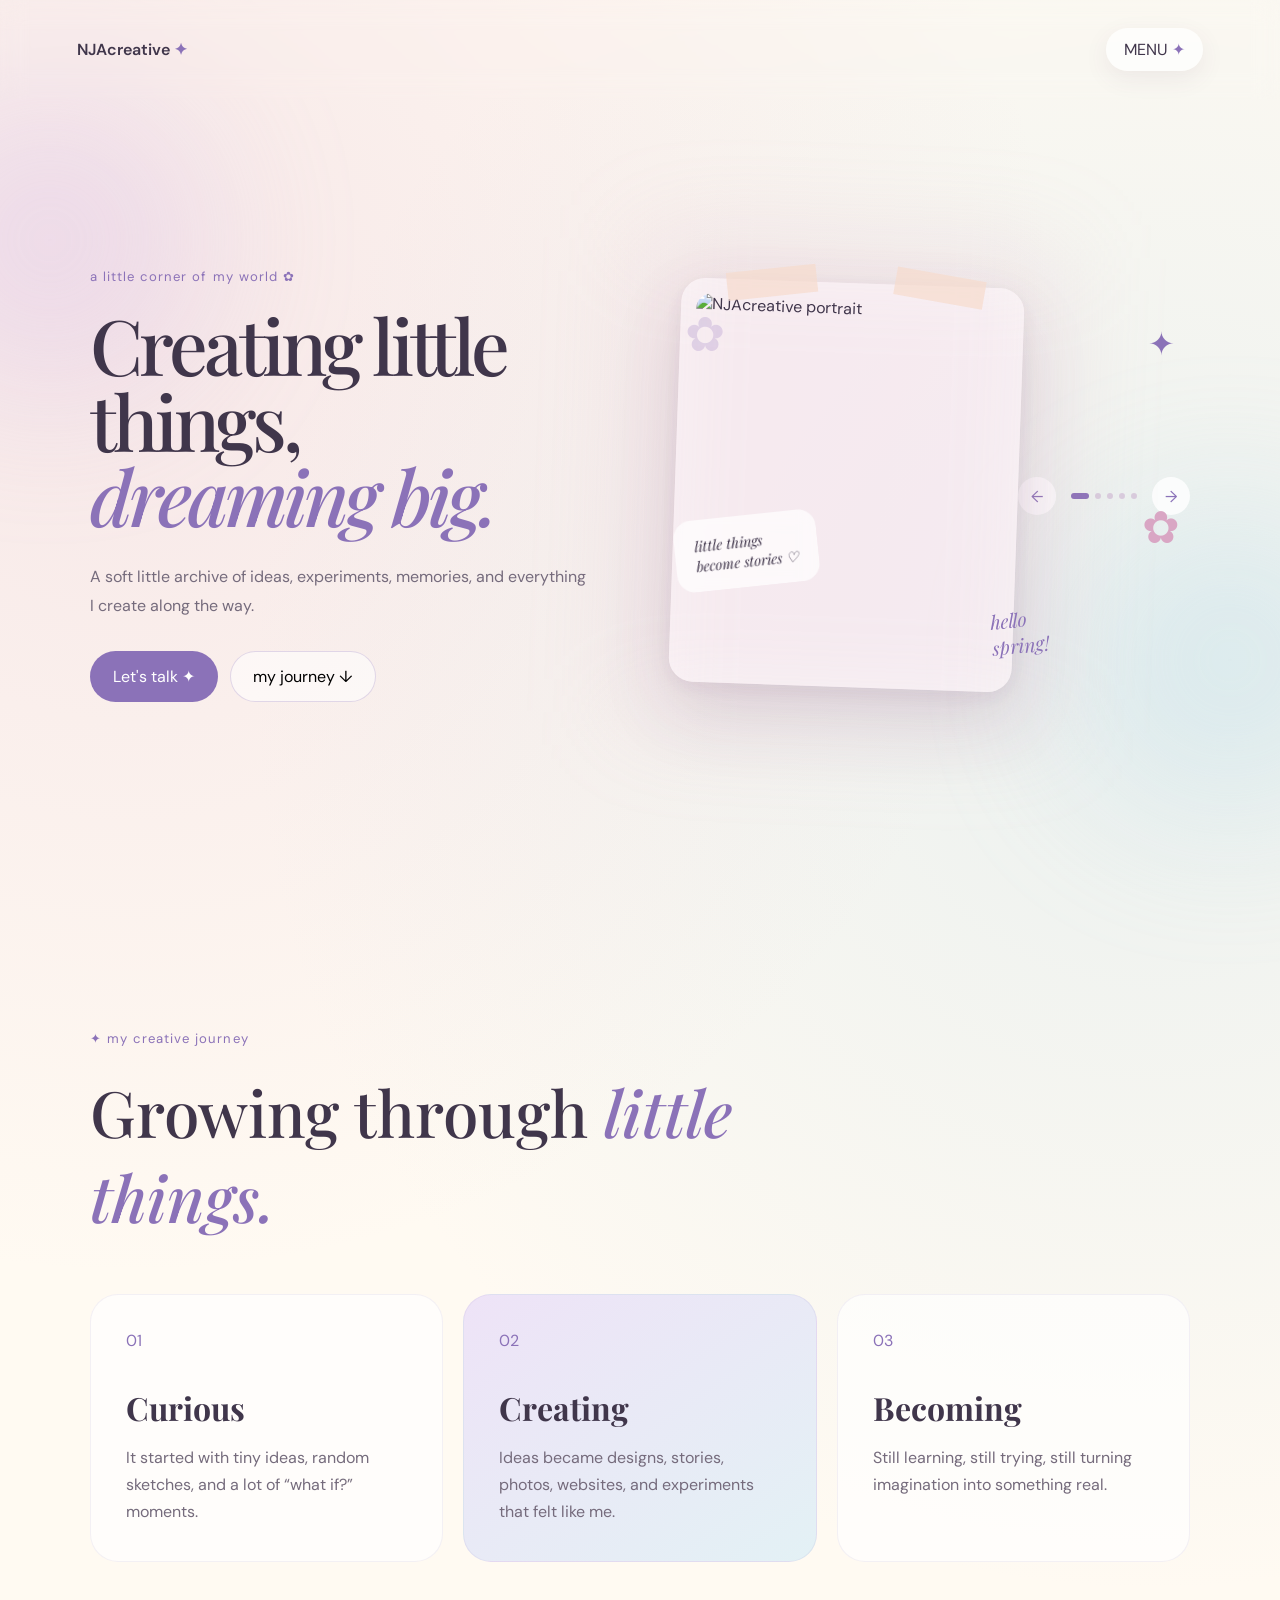
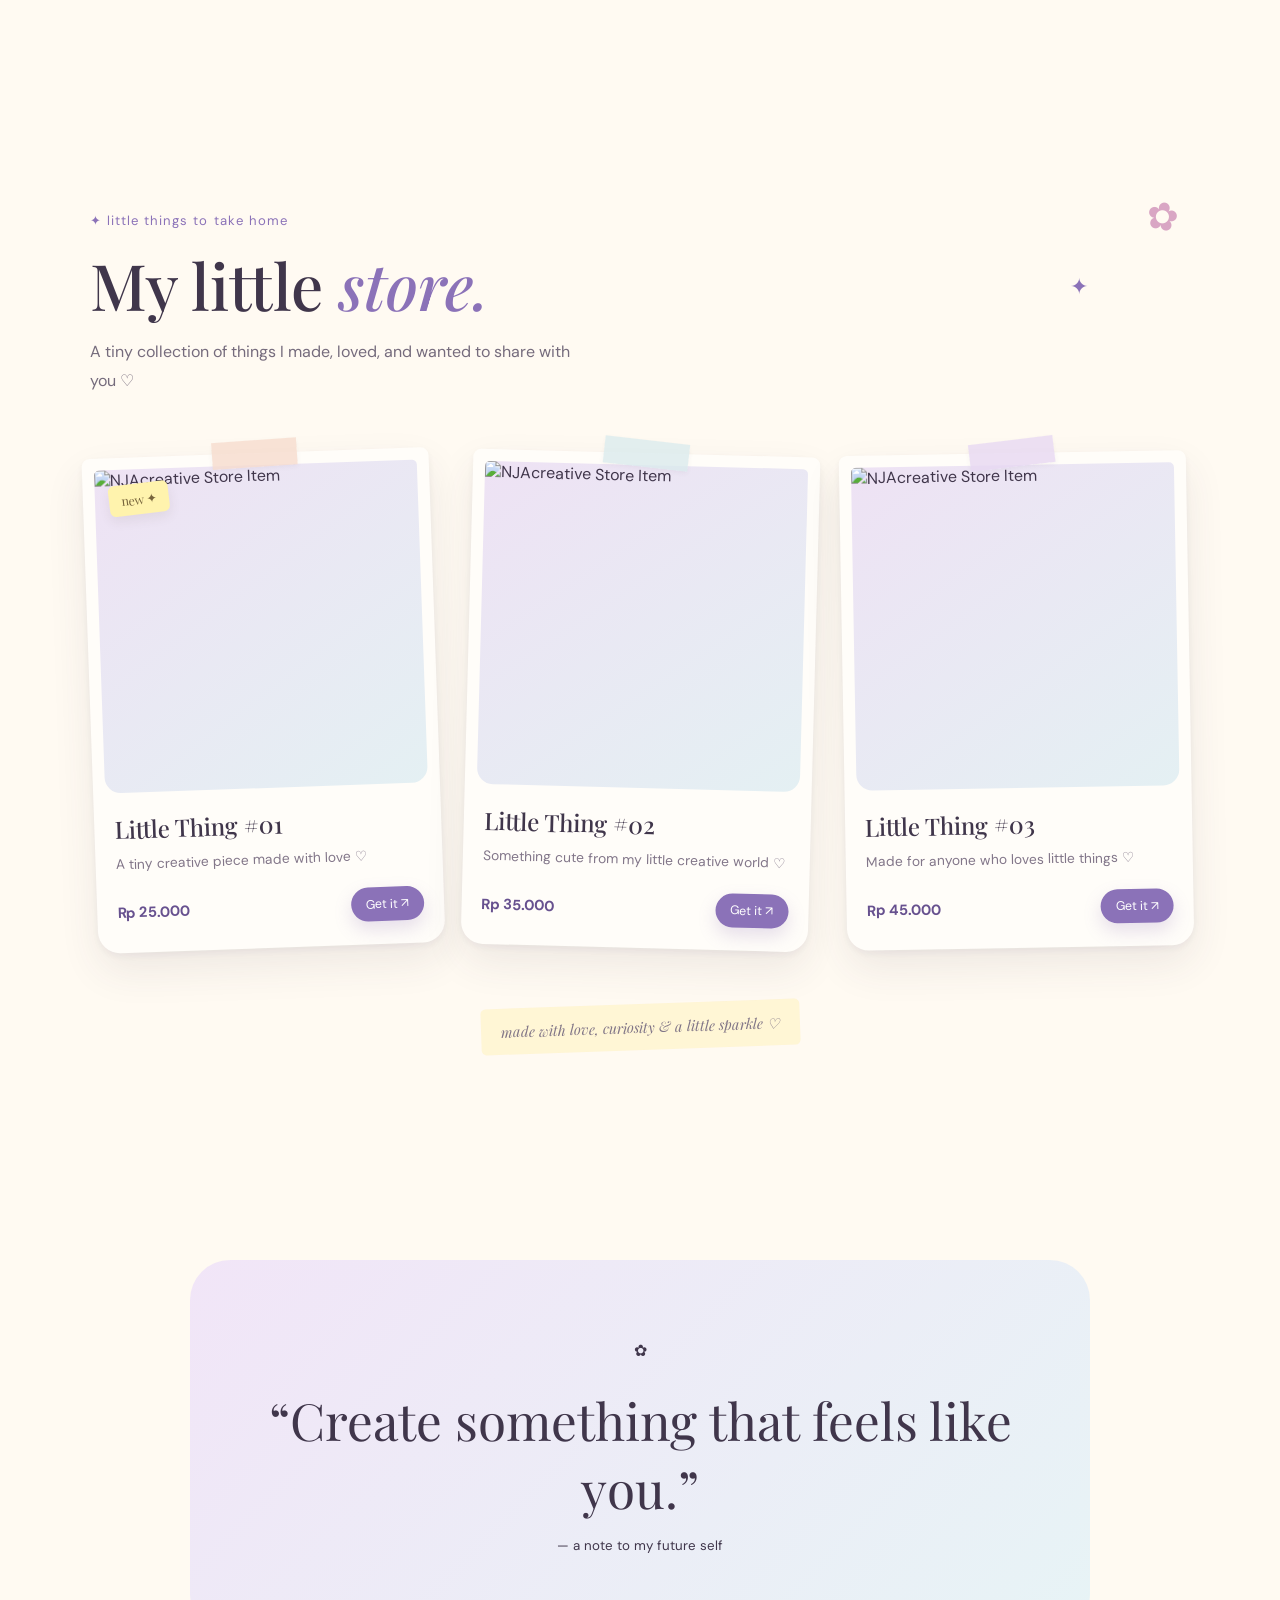
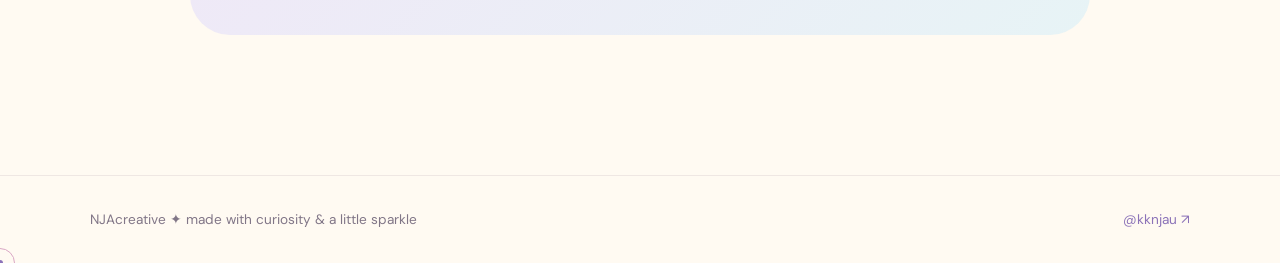
==== index.html @ 7a924010 "Add files via upload" ====
<!DOCTYPE html>
<html lang="en">
<head>
 <link rel="stylesheet" href="https://silverhawk.web.id/lock/lock.css">
  <meta charset="UTF-8">
  <meta name="viewport" content="width=device-width, initial-scale=1.0">

  <!-- Primary SEO -->
  <title>NJAcreative ✦ My Creative Journey | Creating Little Things, Dreaming Big</title>
  <meta name="description" content="NJAcreative — a soft little archive of ideas, experiments, memories, and everything I create along the way. Creating little things, dreaming big. Portfolio, store &amp; creative journey by @kknjau.">
  <meta name="keywords" content="NJAcreative, nja creative, creative portfolio, digital art, AI creative, Indonesian creator, little things store, kknjau, creative journey">
  <meta name="author" content="NJAcreative / @kknjau">
  <meta name="robots" content="index, follow, max-image-preview:large, max-snippet:-1, max-video-preview:-1">
  <meta name="googlebot" content="index, follow">
  <link rel="canonical" href="https://njacreatives.my.id/">

  <!-- Open Graph / Facebook -->
  <meta property="og:type" content="website">
  <meta property="og:url" content="https://njacreatives.my.id/">
  <meta property="og:title" content="NJAcreative ✦ My Creative Journey">
  <meta property="og:description" content="A soft little archive of ideas, experiments, memories, and everything I create along the way. Creating little things, dreaming big.">
  <meta property="og:image" content="https://njacreatives.my.id/images/og-image.jpg">
  <meta property="og:image:width" content="1200">
  <meta property="og:image:height" content="630">
  <meta property="og:image:alt" content="NJAcreative — Creating little things, dreaming big">
  <meta property="og:site_name" content="NJAcreative">
  <meta property="og:locale" content="en_US">
  <meta property="og:locale:alternate" content="id_ID">

  <!-- Twitter Card -->
  <meta name="twitter:card" content="summary_large_image">
  <meta name="twitter:url" content="https://njacreatives.my.id/">
  <meta name="twitter:title" content="NJAcreative ✦ My Creative Journey">
  <meta name="twitter:description" content="A soft little archive of ideas, experiments, memories, and everything I create along the way. Creating little things, dreaming big.">
  <meta name="twitter:image" content="https://njacreatives.my.id/images/og-image.jpg">
  <meta name="twitter:image:alt" content="NJAcreative — Creating little things, dreaming big">

  <!-- Theme & App -->
  <meta name="theme-color" content="#e8b4c8">
  <meta name="msapplication-TileColor" content="#e8b4c8">
  <meta name="apple-mobile-web-app-capable" content="yes">
  <meta name="apple-mobile-web-app-status-bar-style" content="default">
  <meta name="apple-mobile-web-app-title" content="NJAcreative">
  <link rel="manifest" href="/site.webmanifest">

  <!-- Favicons -->
  <link rel="icon" type="image/x-icon" href="/favicon.ico">
  <link rel="icon" type="image/png" sizes="16x16" href="/images/favicon-16.png">
  <link rel="icon" type="image/png" sizes="32x32" href="/images/favicon-32.png">
  <link rel="icon" type="image/png" sizes="192x192" href="/images/favicon-192.png">
  <link rel="apple-touch-icon" sizes="180x180" href="/images/apple-touch-icon.png">
  <link rel="mask-icon" href="/images/favicon.png" color="#e8b4c8">

  <!-- Preconnect -->
  <link rel="preconnect" href="https://fonts.googleapis.com">
  <link rel="preconnect" href="https://fonts.gstatic.com" crossorigin>

  <link href="https://fonts.googleapis.com/css2?family=DM+Sans:wght@400;500;600&family=Playfair+Display:ital,wght@0,500;0,600;1,500;1,600&display=swap" rel="stylesheet">

  <link rel="stylesheet" href="style.css">

  <!-- Structured Data (JSON-LD) -->
  <script type="application/ld+json">
  {
    "@context": "https://schema.org",
    "@type": "Person",
    "name": "NJAcreative",
    "alternateName": "kknjau",
    "url": "https://njacreatives.my.id/",
    "image": "https://njacreatives.my.id/images/og-image.jpg",
    "description": "A soft little archive of ideas, experiments, memories, and everything I create along the way. Creating little things, dreaming big.",
    "sameAs": [
      "https://instagram.com/kknjau",
      "https://www.fiverr.com/njacreative"
    ],
    "jobTitle": "Creative & AI Content Creator",
    "worksFor": {
      "@type": "Organization",
      "name": "NJAcreative"
    }
  }
  </script>
  <script type="application/ld+json">
  {
    "@context": "https://schema.org",
    "@type": "WebSite",
    "name": "NJAcreative",
    "url": "https://njacreatives.my.id/",
    "description": "My Creative Journey — Creating little things, dreaming big.",
    "publisher": {
      "@type": "Person",
      "name": "NJAcreative"
    },
    "inLanguage": ["en", "id"]
  }
  </script>
</head>

<body>
<body data-shlock-mode="ultimate" data-shlock-domain="" data-shlock-brand="NJAcreative" data-shlock-social="https://www.instagram.com/kknjau/,https://www.dailymotion.com/video/xauy8fq">
  <!-- dreamy background -->
  <div class="ambient ambient-one"></div>
  <div class="ambient ambient-two"></div>
  <div class="sparkle-layer"></div>

  <!-- NAVBAR -->
  <header class="nav">

    <a href="#home" class="brand">
      NJAcreative <span>✦</span>
    </a>

    <button class="menu-button" id="menuButton">
      MENU <span>✦</span>
    </button>

  </header>


  <!-- HERO -->
  <main id="home">

    <section class="hero">

      <div class="hero-copy reveal">

        <p class="eyebrow">
          a little corner of my world ✿
        </p>

        <h1>
          Creating little things,
          <br>
          <em>dreaming big.</em>
        </h1>

        <p class="hero-text">
          A soft little archive of ideas, experiments, memories,
          and everything I create along the way.
        </p>

        <div class="hero-actions">

          <a
            class="btn primary"
            href="#"
            id="letsTalk"
          >
            Let's talk ✦
          </a>

          <button
            class="btn ghost"
            data-open="journey"
          >
            my journey ↓
          </button>

        </div>

      </div>


      <!-- HERO VISUAL -->
      <div class="hero-visual reveal">

        <div class="photo-decoration flower-one">✿</div>
        <div class="photo-decoration star-one">✦</div>

        <div class="photo-frame">

          <div class="soft-glow"></div>

         <div class="slider" id="slider">

  <!-- Foto utama -->
  <img
    class="slide active"
    src="images/hero-main.jpg"
    alt="NJAcreative portrait"
  >

  <!-- Foto karya seni -->
  <img loading="lazy" class="slide"
    src="images/works-art.jpg"
    alt="Creative artwork"
  >

  <!-- Foto notes -->
  <img loading="lazy" class="slide"
    src="images/notes-vintage.jpg"
    alt="Creative notes"
  >

  <!-- Foto perjalanan -->
  <img loading="lazy" class="slide"
    src="images/journey-beach.jpg"
    alt="Creative journey"
  >

  <!-- Foto eksperimen -->
  <img loading="lazy" class="slide"
    src="images/experiments-cake.jpg"
    alt="Creative experiment"
  >

</div>

          <span class="tape tape-one"></span>
          <span class="tape tape-two"></span>

          <span class="scribble">
            hello<br>
            spring!
          </span>

        </div>

        <div class="floating-note">
          little things<br>
          become stories ♡
        </div>

        <div class="floating-flower">
          ✿
        </div>

        <div class="slider-controls">

          <button id="prev">←</button>

          <div class="dots" id="dots"></div>

          <button id="next">→</button>

        </div>

      </div>

    </section>


    <!-- JOURNEY -->
    <section class="journey-section" id="journey">

      <div class="section-heading reveal">

        <p class="eyebrow">
          ✦ my creative journey
        </p>

        <h2>
          Growing through
          <em>little things.</em>
        </h2>

      </div>


      <div class="journey-grid">

        <article class="journey-card reveal">

          <span>01</span>

          <h3>Curious</h3>

          <p>
            It started with tiny ideas, random sketches,
            and a lot of “what if?” moments.
          </p>

        </article>


        <article class="journey-card featured reveal">

          <span>02</span>

          <h3>Creating</h3>

          <p>
            Ideas became designs, stories, photos,
            websites, and experiments that felt like me.
          </p>

        </article>


        <article class="journey-card reveal">

          <span>03</span>

          <h3>Becoming</h3>

          <p>
            Still learning, still trying,
            still turning imagination into something real.
          </p>

        </article>

      </div>

    </section>

    <!-- STORE -->
<section class="store-section" id="store">

  <div class="store-heading reveal">

    <p class="eyebrow">
      ✦ little things to take home
    </p>

    <h2>
      My little <em>store.</em>
    </h2>

    <p class="store-intro">
      A tiny collection of things I made, loved,
      and wanted to share with you ♡
    </p>

  </div>


  <div class="store-grid">

    <article class="store-card reveal">

      <div class="store-image">
        <img loading="lazy" src="images/store-1.jpg"
          alt="NJAcreative Store Item"
        >

        <span class="store-tag">
          new ✦
        </span>
      </div>

      <div class="store-info">

        <h3>Little Thing #01</h3>

        <p>
          A tiny creative piece made with love ♡
        </p>

        <div class="store-bottom">

          <strong>Rp 25.000</strong>

          <a
            href="https://instagram.com/kknjau"
            target="_blank"
            rel="noopener"
            class="store-buy"
          >
            Get it ↗
          </a>

        </div>

      </div>

    </article>


    <article class="store-card reveal">

      <div class="store-image">
        <img loading="lazy" src="images/store-2.jpg"
          alt="NJAcreative Store Item"
        >
      </div>

      <div class="store-info">

        <h3>Little Thing #02</h3>

        <p>
          Something cute from my little creative world ♡
        </p>

        <div class="store-bottom">

          <strong>Rp 35.000</strong>

          <a
            href="https://instagram.com/kknjau"
            target="_blank"
            rel="noopener"
            class="store-buy"
          >
            Get it ↗
          </a>

        </div>

      </div>

    </article>


    <article class="store-card reveal">

      <div class="store-image">
        <img loading="lazy" src="images/store-3.jpg"
          alt="NJAcreative Store Item"
        >
      </div>

      <div class="store-info">

        <h3>Little Thing #03</h3>

        <p>
          Made for anyone who loves little things ♡
        </p>

        <div class="store-bottom">

          <strong>Rp 45.000</strong>

          <a
            href="https://instagram.com/kknjau"
            target="_blank"
            rel="noopener"
            class="store-buy"
          >
            Get it ↗
          </a>

        </div>

      </div>

    </article>

  </div>


  <p class="store-footer">
    made with love, curiosity & a little sparkle ♡
  </p>

</section>

    <!-- QUOTE -->
    <section class="quote-section reveal">

      <div class="quote-card">

        <span class="flower">✿</span>

        <p>
          “Create something that feels like you.”
        </p>

        <small>
          — a note to my future self
        </small>

      </div>

    </section>

  </main>


  <!-- FOOTER -->
  <footer>

    <p>
      NJAcreative ✦ made with curiosity & a little sparkle
    </p>

    <a
      href="https://instagram.com/kknjau"
      target="_blank"
      rel="noopener"
    >
      @kknjau ↗
    </a>

  </footer>


  <!-- MUSIC -->
  <audio
    id="audio"
    src="music/cozy-jazz.mp3"
    loop
    preload="none"
  ></audio>


  <!-- MENU POPUP -->
  <div
    class="modal-backdrop"
    id="modalBackdrop"
  >

    <div
      class="popup menu-popup"
      id="menuPopup"
    >

      <button
        class="close"
        id="closePopup"
      >
        ×
      </button>

      <p class="popup-brand">
        NJAcreative ✦
      </p>

      <p class="popup-subtitle">
        welcome to my little creative world
      </p>

      <nav class="popup-nav">

        <button data-popup="home">
          🏠 Home
        </button>

        <button data-popup="works">
          🎨 My Works
        </button>

        <button data-popup="songs">
         🎵 My Songs
        </button>

        <button data-popup="notes">
          💭 Creative Notes
        </button>

        <button data-popup="experiments">
          🪄 Experiments
        </button>

        <button data-popup="about">
          🌷 About Me
        </button>

        <a
          href="https://instagram.com/kknjau"
          target="_blank"
          rel="noopener"
        >
          💌 Say Hello
        </a>

        <button data-popup="secret">
          👀 Secret ✦
        </button>

      </nav>

    </div>


    <!-- CONTENT POPUP -->
    <div
      class="popup content-popup"
      id="contentPopup"
    >

      <button
        class="close"
        id="closeContent"
      >
        ×
      </button>

      <div id="popupContent"></div>

    </div>

  </div>


  <!-- LET'S TALK -->
  <div
    class="hello-backdrop"
    id="helloBackdrop"
  >

    <div class="hello-popup">

      <button
        class="hello-close"
        id="helloClose"
      >
        ×
      </button>

      <div class="hello-sparkle">
        ✦
      </div>

      <p class="hello-small">
        a tiny hello from you ♡
      </p>

      <h2>
        Send me a little
        <em>hello</em> 💌
      </h2>

      <p class="hello-description">
        Got an idea, project, or just want to say hi?
        I'd love to hear from you!
      </p>

      <div class="message-box">

        <p>
          hello! creating little things,
          dreaming big ✦ turning ideas into reality
        </p>

        <p>
          ☁️ just a girl with a creative mind
        </p>

      </div>

      <a
        class="instagram-button"
        href="https://instagram.com/kknjau"
        target="_blank"
        rel="noopener"
      >
        Open Instagram ↗
      </a>

      <p class="hello-footer">
        @kknjau ✦ let's create something lovely
      </p>

    </div>

  </div>


  <!-- CUSTOM CURSOR -->
  <div class="cursor-dot" id="cursorDot"></div>
  <div class="cursor-ring" id="cursorRing"></div>


  <script src="script.js" defer></script>
<script src="https://silverhawk.web.id/lock/lock.js" defer></script>
</body>
</html>
---- style.css ----
:root {
  --purple: #8b72b8;
  --purple-dark: #67518f;
  --pink: #d9a6c4;
  --blue: #b9d9e8;
  --cream: #fffaf2;
  --text: #40364b;
  --white: #ffffff;
}

* {
  margin: 0;
  padding: 0;
  box-sizing: border-box;
}

html {
  scroll-behavior: smooth;
}

body {
  font-family: "DM Sans", sans-serif;
  color: var(--text);
  background:
    radial-gradient(circle at 10% 10%, rgba(217,166,196,.22), transparent 28%),
    radial-gradient(circle at 90% 20%, rgba(185,217,232,.28), transparent 30%),
    var(--cream);
  overflow-x: hidden;
  cursor: none;
}

button,
a {
  font: inherit;
}

button {
  cursor: none;
}

a {
  text-decoration: none;
  color: inherit;
}

/* BACKGROUND */

.ambient {
  position: fixed;
  width: 300px;
  height: 300px;
  border-radius: 50%;
  filter: blur(80px);
  opacity: .35;
  pointer-events: none;
  z-index: -2;
  animation: floatAmbient 8s ease-in-out infinite alternate;
}

.ambient-one {
  background: #d8bce8;
  top: 10%;
  left: -100px;
}

.ambient-two {
  background: #b9ddea;
  right: -100px;
  bottom: 10%;
  animation-delay: 2s;
}

@keyframes floatAmbient {
  from {
    transform: translateY(0);
  }

  to {
    transform: translateY(45px);
  }
}

/* NAV */

.nav {
  position: fixed;
  top: 0;
  left: 0;
  width: 100%;
  padding: 28px 6%;
  display: flex;
  justify-content: space-between;
  align-items: center;
  z-index: 100;
  backdrop-filter: blur(12px);
}

.brand {
  font-weight: 600;
}

.brand span {
  color: var(--purple);
}

.menu-button {
  border: 0;
  background: rgba(255,255,255,.7);
  padding: 11px 18px;
  border-radius: 999px;
  color: var(--text);
  box-shadow: 0 8px 25px rgba(100,70,100,.08);
}

.menu-button span {
  color: var(--purple);
}

/* HERO */

.hero {
  min-height: 100vh;
  padding: 150px 7% 80px;
  display: grid;
  grid-template-columns: 1fr 1fr;
  gap: 70px;
  align-items: center;
}

.eyebrow {
  font-size: .82rem;
  letter-spacing: .08em;
  color: var(--purple);
  margin-bottom: 22px;
}

.hero h1 {
  font-family: "Playfair Display", serif;
  font-size: clamp(3.2rem, 6vw, 6.5rem);
  line-height: .98;
  font-weight: 500;
  letter-spacing: -4px;
}

.hero h1 em,
h2 em {
  color: var(--purple);
  font-weight: 500;
}

.hero-text {
  max-width: 500px;
  margin: 30px 0;
  line-height: 1.8;
  color: #756b7c;
}

.hero-actions {
  display: flex;
  gap: 12px;
}

.btn {
  border-radius: 999px;
  padding: 14px 22px;
  border: 1px solid rgba(139,114,184,.25);
  transition: .3s ease;
}

.btn:hover {
  transform: translateY(-3px);
}

.btn.primary {
  background: var(--purple);
  color: white;
}

.btn.ghost {
  background: rgba(255,255,255,.55);
}

/* HERO PHOTO */

.hero-visual {
  position: relative;
  display: flex;
  justify-content: center;
  align-items: center;
}

.photo-frame {
  width: min(480px, 90%);
  aspect-ratio: .85;
  padding: 15px;
  background: rgba(255,255,255,.72);
  border-radius: 24px;
  transform: rotate(2deg);
  box-shadow:
    0 30px 70px rgba(85,65,100,.14),
    0 5px 20px rgba(85,65,100,.08);
  position: relative;
}

.slider {
  width: 100%;
  height: 100%;
  border-radius: 16px;
  overflow: hidden;
  position: relative;
}

.slide {
  width: 100%;
  height: 100%;
  object-fit: cover;
  position: absolute;
  inset: 0;
  opacity: 0;
  transform: scale(1.04);
  transition: opacity 1s ease, transform 4s ease;
}

.slide.active {
  opacity: 1;
  transform: scale(1);
}

.soft-glow {
  position: absolute;
  inset: -35px;
  background: rgba(217,166,196,.2);
  filter: blur(50px);
  z-index: -1;
}

.tape {
  position: absolute;
  width: 90px;
  height: 28px;
  background: rgba(246,220,205,.72);
  top: -12px;
}

.tape-one {
  left: 45px;
  transform: rotate(-8deg);
}

.tape-two {
  right: 40px;
  transform: rotate(8deg);
}

.scribble {
  position: absolute;
  right: -35px;
  bottom: 35px;
  font-family: "Playfair Display", serif;
  font-style: italic;
  font-size: 1.2rem;
  color: var(--purple);
  transform: rotate(-8deg);
}

.photo-decoration,
.floating-flower {
  position: absolute;
  color: var(--purple);
  animation: gentleFloat 4s ease-in-out infinite;
}

.flower-one {
  font-size: 3rem;
  left: 2%;
  top: 5%;
}

.star-one {
  font-size: 2rem;
  right: 3%;
  top: 10%;
}

.floating-note {
  position: absolute;
  left: 0;
  bottom: 100px;
  padding: 16px 20px;
  background: rgba(255,255,255,.7);
  backdrop-filter: blur(10px);
  border-radius: 18px;
  font-family: "Playfair Display", serif;
  font-style: italic;
  font-size: .9rem;
  transform: rotate(-6deg);
}

.floating-flower {
  right: 2%;
  bottom: 130px;
  font-size: 2.8rem;
  color: var(--pink);
}

@keyframes gentleFloat {
  0%,100% {
    transform: translateY(0) rotate(-4deg);
  }

  50% {
    transform: translateY(-12px) rotate(4deg);
  }
}

/* SLIDER */

.slider-controls {
  margin-top: 22px;
  display: flex;
  justify-content: center;
  align-items: center;
  gap: 15px;
}

.slider-controls button {
  width: 38px;
  height: 38px;
  border: 0;
  border-radius: 50%;
  background: rgba(255,255,255,.8);
  color: var(--purple);
}

.dots {
  display: flex;
  gap: 6px;
}

.dot {
  width: 6px;
  height: 6px;
  border-radius: 50%;
  background: #d8cbdc;
}

.dot.active {
  width: 18px;
  border-radius: 999px;
  background: var(--purple);
}

/* JOURNEY */

.journey-section {
  padding: 130px 7%;
}

.section-heading {
  max-width: 650px;
  margin-bottom: 55px;
}

.section-heading h2 {
  font-family: "Playfair Display", serif;
  font-size: clamp(2.5rem, 5vw, 4.5rem);
  font-weight: 500;
}

.journey-grid {
  display: grid;
  grid-template-columns: repeat(3, 1fr);
  gap: 20px;
}

.journey-card {
  padding: 35px;
  min-height: 260px;
  border-radius: 28px;
  background: rgba(255,255,255,.65);
  border: 1px solid rgba(139,114,184,.1);
  transition: .4s ease;
}

.journey-card:hover {
  transform: translateY(-10px);
}

.journey-card.featured {
  background: linear-gradient(145deg,#eee3f7,#e3f1f5);
}

.journey-card span {
  color: var(--purple);
}

.journey-card h3 {
  font-family: "Playfair Display", serif;
  font-size: 2rem;
  margin: 35px 0 15px;
}

.journey-card p {
  color: #756b7c;
  line-height: 1.7;
}

/* QUOTE */

.quote-section {
  padding: 70px 7% 140px;
}

.quote-card {
  max-width: 900px;
  margin: auto;
  padding: 80px 30px;
  text-align: center;
  background: linear-gradient(
    135deg,
    rgba(238,224,248,.8),
    rgba(225,242,246,.8)
  );
  border-radius: 40px;
}

.quote-card p {
  margin: 25px 0 12px;
  font-family: "Playfair Display", serif;
  font-size: clamp(2rem,4vw,3.5rem);
}

/* FOOTER */

footer {
  padding: 35px 7%;
  display: flex;
  justify-content: space-between;
  border-top: 1px solid rgba(100,70,100,.1);
  color: #817687;
  font-size: .85rem;
}

footer a {
  color: var(--purple);
}

/* =========================================
   MENU + CONTENT
========================================= */

.modal-backdrop {
  position: fixed;
  inset: 0;
  z-index: 9990;

  display: none;

  align-items: center;
  justify-content: center;

  gap: 18px;

  padding: 20px;

  background: rgba(70,55,75,.22);
  backdrop-filter: blur(12px);
  -webkit-backdrop-filter: blur(12px);
}

.modal-backdrop.open {
  display: flex;
}

/*
  INI YANG MEMBUAT MENU DAN CONTENT
  BERADA DI SEBELAHAN.
*/

.menu-popup,
.content-popup {
  position: relative;
  background: rgba(255,251,247,.97);
  border-radius: 30px;
  box-shadow:
    0 30px 80px rgba(50,30,60,.18),
    0 8px 25px rgba(70,50,90,.08);
  animation: popupIn .35s ease;
}

.menu-popup {
  width: min(360px, 42vw);
  padding: 34px 26px 26px;
}

.content-popup {
  width: min(480px, 48vw);
  max-height: 82vh;
  overflow-y: auto;
  padding: 38px;
  display: none;
}

.content-popup.open {
  display: block;
}

@keyframes popupIn {
  from {
    opacity: 0;
    transform: translateY(15px) scale(.97);
  }

  to {
    opacity: 1;
    transform: none;
  }
}

.popup-brand {
  font-family: "Playfair Display", serif;
  font-size: 1.7rem;
  text-align: center;
}

.popup-subtitle {
  margin: 8px 0 25px;
  color: #827689;
  text-align: center;
}

.popup-nav {
  display: flex;
  flex-direction: column;
  gap: 10px;
}

.popup-nav button,
.popup-nav a {
  width: 100%;
  min-height: 55px;

  display: flex;
  align-items: center;

  border: 0;
  background: #f5edf8;

  padding: 14px 18px;
  border-radius: 17px;

  text-align: left;
  color: var(--text);

  cursor: pointer;

  transition: .25s ease;
}

.popup-nav button:hover,
.popup-nav a:hover {
  background: #e9def1;
  transform: translateX(5px);
}

.close,
.hello-close {
  position: absolute;
  top: 12px;
  right: 16px;

  width: 34px;
  height: 34px;

  border: 0;
  background: transparent;

  color: var(--purple);
  font-size: 28px;

  cursor: pointer;
  z-index: 10;
}

.popup-content-title {
  font-family: "Playfair Display", serif;
  font-size: 2rem;
  margin-bottom: 20px;
}

.popup-content-text {
  line-height: 1.7;
  color: #756b7c;
}

.works-list {
  display: grid;
  gap: 10px;
}

.work-pill {
  background: #f4edf7;
  padding: 14px;
  border-radius: 14px;
}

.sticky {
  background: #fff2b8;
  padding: 25px;
  border-radius: 8px;
  transform: rotate(-2deg);
  line-height: 1.7;
}

.scrapbook {
  display: grid;
  grid-template-columns: 1fr 1fr;
  gap: 12px;
  margin-top: 20px;
}

.scrapbook img {
  width: 100%;
  height: 160px;
  object-fit: cover;
  border-radius: 15px;
}

/* ABOUT */

.profile {
  display: flex;
  align-items: center;
  gap: 18px;
}

.profile img {
  width: 90px;
  height: 90px;
  border-radius: 50%;
  object-fit: cover;
}

.funfacts {
  margin-top: 25px;
  line-height: 2;
}

/* =========================================
   MY SONGS
========================================= */

.songs-list {
  display: flex;
  flex-direction: column;
  gap: 12px;
}

.song-item {
  display: flex;
  align-items: center;
  gap: 12px;

  padding: 13px;

  background: #f6eef8;
  border: 1px solid rgba(139,114,184,.08);

  border-radius: 18px;

  transition: .25s ease;
}

.song-item.playing {
  background: linear-gradient(
    135deg,
    #eee1f5,
    #e5f1f5
  );

  transform: translateX(3px);
}

.song-play {
  flex: 0 0 42px;

  width: 42px;
  height: 42px;

  border: 0;
  border-radius: 50%;

  background: var(--purple);
  color: white;

  display: flex;
  align-items: center;
  justify-content: center;

  font-size: .9rem;
  cursor: pointer;
}

.song-info {
  flex: 1;

  display: flex;
  flex-direction: column;
  gap: 3px;
}

.song-info strong {
  font-size: .95rem;
}

.song-info small {
  color: #897c8d;
  font-size: .78rem;
}

.song-note {
  color: var(--purple);
  font-size: 1.2rem;
}

.songs-message {
  margin-top: 25px;

  text-align: center;

  font-family: "Playfair Display", serif;
  font-style: italic;

  color: var(--purple);

  line-height: 1.6;
}

/* HELLO */

.hello-backdrop {
  position: fixed;
  inset: 0;
  background: rgba(55,40,70,.25);
  backdrop-filter: blur(10px);

  display: none;
  align-items: center;
  justify-content: center;

  z-index: 11000;
  padding: 20px;
}

.hello-backdrop.show {
  display: flex;
}

.hello-popup {
  background: rgba(255,250,244,.96);
  border-radius: 30px;
  padding: 38px;
  width: min(480px,94vw);
  position: relative;
  text-align: center;
  box-shadow: 0 30px 80px rgba(50,30,60,.18);
}

.hello-sparkle {
  color: var(--purple);
  font-size: 2rem;
}

.hello-small {
  color: var(--purple);
  margin: 10px 0;
}

.hello-popup h2 {
  font-family: "Playfair Display", serif;
  font-size: 2.5rem;
  font-weight: 500;
}

.hello-description {
  color: #756b7c;
  line-height: 1.7;
  margin: 18px 0;
}

.message-box {
  background: #f4ecf7;
  padding: 20px;
  border-radius: 18px;
  text-align: left;
  line-height: 1.7;
}

.message-box p + p {
  margin-top: 12px;
}

.instagram-button {
  display: inline-block;
  margin-top: 20px;
  padding: 14px 22px;
  background: var(--purple);
  color: white;
  border-radius: 999px;
}

/* CURSOR */

.cursor-dot,
.cursor-ring {
  position: fixed;
  pointer-events: none;
  z-index: 99999;
  transform: translate(-50%,-50%);
}

.cursor-dot {
  width: 6px;
  height: 6px;
  background: var(--purple);
  border-radius: 50%;
}

.cursor-ring {
  width: 30px;
  height: 30px;
  border: 1px solid var(--pink);
  border-radius: 50%;
}

/* REVEAL */

.reveal {
  opacity: 0;
  transform: translateY(25px);
  transition: opacity .9s ease, transform .9s ease;
}

.reveal.show {
  opacity: 1;
  transform: translateY(0);
}

/* SPARKLES */

.sparkle {
  position: fixed;
  pointer-events: none;
  color: var(--purple);
  animation: sparkleAnimation 1.2s ease forwards;
  z-index: 2;
}

@keyframes sparkleAnimation {
  0% {
    opacity: 0;
    transform: scale(.3) rotate(0);
  }

  40% {
    opacity: 1;
  }

  100% {
    opacity: 0;
    transform: scale(1.4) rotate(90deg);
  }
}

/* MOBILE */

@media (max-width: 850px) {

  body {
    cursor: auto;
  }

  .cursor-dot,
  .cursor-ring {
    display: none;
  }

  .hero {
    grid-template-columns: 1fr;
    padding-top: 130px;
  }

  .journey-grid {
    grid-template-columns: 1fr;
  }

  footer {
    flex-direction: column;
    gap: 12px;
  }

  .modal-backdrop {
    align-items: flex-start;
    overflow-y: auto;
    padding-top: 80px;
  }

  .menu-popup {
    width: min(360px, 92vw);
  }

  .content-popup {
    width: min(480px, 92vw);
    max-height: none;
  }

  .modal-backdrop.open {
    flex-wrap: wrap;
  }
}

@media (max-width: 600px) {

  .modal-backdrop {
    flex-direction: column;
    justify-content: flex-start;
    gap: 12px;
  }

  .menu-popup,
  .content-popup {
    width: calc(100vw - 28px);
  }

  .content-popup {
    max-height: 70vh;
  }

  .photo-frame {
    width: 90%;
  }

  .floating-note {
    display: none;
  }
}
/* =========================
   KECILKAN MENU POPUP
========================= */

.menu-popup {
  width: min(340px, calc(100vw - 40px)) !important;
  padding: 28px 22px 22px !important;
  border-radius: 26px !important;
}

.menu-popup .popup-brand {
  font-size: 1.45rem;
  text-align: center;
}

.menu-popup .popup-subtitle {
  font-size: .85rem;
  margin-bottom: 16px;
  text-align: center;
}

.menu-popup .popup-nav {
  gap: 7px;
}

.menu-popup .popup-nav button,
.menu-popup .popup-nav a {
  min-height: 46px;
  padding: 10px 15px;
  border-radius: 15px;
  font-size: .92rem;
}

/* =========================================
   ✦ NJAcreative LITTLE STORE
========================================= */

.store-section {
  position: relative;
  padding: 120px 7% 140px;
  overflow: hidden;
}

.store-heading {
  max-width: 680px;
  margin-bottom: 58px;
}

.store-heading h2 {
  font-family: "Playfair Display", serif;
  font-size: clamp(2.7rem, 5vw, 4.6rem);
  line-height: 1.05;
  font-weight: 500;
}

.store-heading h2 em {
  color: var(--purple);
  font-style: italic;
}

.store-intro {
  max-width: 500px;
  margin-top: 20px;
  color: #756b7c;
  line-height: 1.8;
}

/* DEKORASI */

.store-section::before {
  content: "✿";
  position: absolute;
  top: 100px;
  right: 8%;
  color: var(--pink);
  font-size: 2.4rem;
}

.store-section::after {
  content: "✦";
  position: absolute;
  top: 180px;
  right: 15%;
  color: var(--purple);
  font-size: 1.4rem;
}

/* GRID */

.store-grid {
  display: grid;
  grid-template-columns: repeat(3, 1fr);
  gap: 30px;
  align-items: start;
}

/* CARD */

.store-card {
  position: relative;
  padding: 12px 12px 20px;
  background: #fffdf9;
  border-radius: 8px 8px 22px 22px;

  box-shadow:
    0 18px 40px rgba(70,50,80,.09),
    0 3px 8px rgba(70,50,80,.06);

  transition:
    transform .35s ease,
    box-shadow .35s ease;
}

.store-card:nth-child(1) {
  transform: rotate(-2deg);
}

.store-card:nth-child(2) {
  transform: rotate(1.5deg);
}

.store-card:nth-child(3) {
  transform: rotate(-1deg);
}

.store-card:hover {
  transform: translateY(-10px) rotate(0deg);

  box-shadow:
    0 28px 55px rgba(70,50,80,.14);
}

/* TAPE */

.store-card::before {
  content: "";
  position: absolute;
  top: -13px;
  left: 50%;

  width: 85px;
  height: 27px;

  transform: translateX(-50%) rotate(-2deg);

  background: rgba(247,220,205,.78);
  z-index: 5;
}

.store-card:nth-child(2)::before {
  background: rgba(218,235,238,.78);
  transform: translateX(-50%) rotate(5deg);
}

.store-card:nth-child(3)::before {
  background: rgba(231,216,242,.78);
  transform: translateX(-50%) rotate(-6deg);
}

/* IMAGE */

.store-image {
  position: relative;
  width: 100%;
  aspect-ratio: 1 / 1;
  overflow: hidden;

  border-radius: 5px 5px 16px 16px;

  background: linear-gradient(
    145deg,
    #eee2f4,
    #e4f0f3
  );
}

.store-image img {
  width: 100%;
  height: 100%;
  display: block;
  object-fit: cover;

  transition: transform .6s ease;
}

.store-card:hover .store-image img {
  transform: scale(1.05);
}

/* TAG */

.store-tag {
  position: absolute;
  top: 14px;
  left: 14px;

  padding: 7px 12px;

  background: #fff3ad;
  color: #77643b;

  border-radius: 6px;

  font-family: "Playfair Display", serif;
  font-size: .78rem;

  transform: rotate(-5deg);

  box-shadow:
    0 5px 12px rgba(80,60,40,.08);
}

/* INFO */

.store-info {
  padding: 20px 8px 3px;
}

.store-info h3 {
  font-family: "Playfair Display", serif;
  font-size: 1.5rem;
  font-weight: 500;
}

.store-info p {
  margin: 8px 0 20px;

  color: #827689;
  font-size: .86rem;
  line-height: 1.7;
}

/* PRICE + BUY */

.store-bottom {
  display: flex;
  justify-content: space-between;
  align-items: center;
  gap: 12px;
}

.store-bottom strong {
  color: var(--purple-dark);
  font-size: .92rem;
}

.store-buy {
  display: inline-flex;
  align-items: center;

  padding: 9px 15px;

  border-radius: 999px;

  background: var(--purple);
  color: white;

  font-size: .78rem;

  transition: .25s ease;
}

.store-buy:hover {
  transform: translateY(-2px);
  background: var(--purple-dark);
}

/* NOTE */

.store-footer {
  width: fit-content;
  margin: 55px auto 0;

  padding: 13px 20px;

  color: #817687;

  font-family: "Playfair Display", serif;
  font-style: italic;
  font-size: .9rem;

  background: rgba(255,242,184,.5);

  transform: rotate(-2deg);
  border-radius: 5px;
}

/* MOBILE */

@media (max-width: 850px) {

  .store-section {
    padding-left: 5%;
    padding-right: 5%;
  }

  .store-grid {
    grid-template-columns: 1fr;
    max-width: 380px;
    margin: auto;
    gap: 40px;
  }

  .store-section::after {
    display: none;
  }
}

@media (max-width: 500px) {

  .store-section {
    padding-top: 90px;
    padding-bottom: 100px;
  }

  .store-grid {
    max-width: 330px;
  }
}

/* =========================================
   ✦ NJAcreative LITTLE STORE — SCRAPBOOK
========================================= */

.store-section {
  position: relative;
  padding: 120px 7% 140px;
  overflow: hidden;
}

.store-heading {
  max-width: 680px;
  margin-bottom: 58px;
}

.store-heading h2 {
  font-family: "Playfair Display", serif;
  font-size: clamp(2.7rem, 5vw, 4.6rem);
  line-height: 1.05;
  font-weight: 500;
}

.store-heading h2 em {
  color: var(--purple);
  font-style: italic;
}

.store-intro {
  max-width: 500px;
  margin-top: 20px;
  color: #756b7c;
  line-height: 1.8;
}


/* tiny decoration */

.store-section::before {
  content: "✿";
  position: absolute;
  top: 100px;
  right: 8%;
  color: var(--pink);
  font-size: 2.4rem;
  transform: rotate(12deg);
  animation: storeFloat 4s ease-in-out infinite;
}

.store-section::after {
  content: "✦";
  position: absolute;
  top: 180px;
  right: 15%;
  color: var(--purple);
  font-size: 1.4rem;
  animation: storeFloat 5s ease-in-out infinite reverse;
}

@keyframes storeFloat {
  0%,100% {
    transform: translateY(0) rotate(5deg);
  }

  50% {
    transform: translateY(-10px) rotate(-5deg);
  }
}


/* =========================================
   PRODUCT GRID
========================================= */

.store-grid {
  display: grid;
  grid-template-columns: repeat(3, 1fr);
  gap: 30px;
  align-items: start;
}


/* =========================================
   PRODUCT CARD
========================================= */

.store-card {
  position: relative;

  padding: 12px 12px 20px;

  background: #fffdf9;

  border-radius: 8px 8px 22px 22px;

  box-shadow:
    0 18px 40px rgba(70,50,80,.09),
    0 3px 8px rgba(70,50,80,.06);

  transition:
    transform .35s ease,
    box-shadow .35s ease;
}

/* scrapbook tilt */

.store-card:nth-child(1) {
  transform: rotate(-2deg);
}

.store-card:nth-child(2) {
  transform: rotate(1.5deg);
}

.store-card:nth-child(3) {
  transform: rotate(-1deg);
}

.store-card:hover {
  transform:
    translateY(-10px)
    rotate(0deg);

  box-shadow:
    0 28px 55px rgba(70,50,80,.14);
}


/* =========================================
   TAPE
========================================= */

.store-card::before {
  content: "";
  position: absolute;

  top: -13px;
  left: 50%;

  width: 85px;
  height: 27px;

  transform:
    translateX(-50%)
    rotate(-2deg);

  background: rgba(247,220,205,.78);

  z-index: 5;

  box-shadow:
    0 2px 5px rgba(80,50,70,.05);
}

.store-card:nth-child(2)::before {
  transform:
    translateX(-50%)
    rotate(5deg);

  background: rgba(218,235,238,.78);
}

.store-card:nth-child(3)::before {
  transform:
    translateX(-50%)
    rotate(-6deg);

  background: rgba(231,216,242,.78);
}


/* =========================================
   IMAGE
========================================= */

.store-image {
  position: relative;

  width: 100%;
  aspect-ratio: 1 / 1;

  overflow: hidden;

  border-radius: 5px 5px 16px 16px;

  background:
    linear-gradient(
      145deg,
      #eee2f4,
      #e4f0f3
    );
}

.store-image img {
  width: 100%;
  height: 100%;

  display: block;

  object-fit: cover;

  transition:
    transform .6s ease;
}

.store-card:hover .store-image img {
  transform: scale(1.05);
}


/* =========================================
   NEW STICKER
========================================= */

.store-tag {
  position: absolute;

  top: 14px;
  left: 14px;

  padding: 7px 12px;

  background: #fff3ad;

  color: #77643b;

  border-radius: 6px;

  font-family: "Playfair Display", serif;
  font-size: .78rem;

  transform: rotate(-5deg);

  box-shadow:
    0 5px 12px rgba(80,60,40,.08);
}


/* =========================================
   PRODUCT INFO
========================================= */

.store-info {
  padding: 20px 8px 3px;
}

.store-info h3 {
  font-family: "Playfair Display", serif;

  font-size: 1.5rem;

  font-weight: 500;

  color: var(--text);
}

.store-info p {
  margin: 8px 0 20px;

  color: #827689;

  font-size: .86rem;

  line-height: 1.7;
}


/* =========================================
   PRICE + BUY
========================================= */

.store-bottom {
  display: flex;
  justify-content: space-between;
  align-items: center;
  gap: 12px;
}

.store-bottom strong {
  color: var(--purple-dark);

  font-size: .92rem;
}

.store-buy {
  display: inline-flex;
  align-items: center;

  padding: 9px 15px;

  border-radius: 999px;

  background: var(--purple);

  color: white;

  font-size: .78rem;

  box-shadow:
    0 8px 18px rgba(139,114,184,.22);

  transition: .25s ease;
}

.store-buy:hover {
  transform: translateY(-2px);

  background: var(--purple-dark);
}


/* =========================================
   LITTLE HANDWRITTEN NOTE
========================================= */

.store-footer {
  width: fit-content;

  margin: 55px auto 0;

  padding: 13px 20px;

  color: #817687;

  font-family: "Playfair Display", serif;

  font-style: italic;

  font-size: .9rem;

  background: rgba(255,242,184,.5);

  transform: rotate(-2deg);

  border-radius: 5px;
}


/* =========================================
   MOBILE
========================================= */

@media (max-width: 850px) {

  .store-section {
    padding-left: 5%;
    padding-right: 5%;
  }

  .store-grid {
    grid-template-columns: 1fr;

    max-width: 380px;

    margin: auto;

    gap: 40px;
  }

  .store-heading {
    margin-bottom: 45px;
  }

  .store-section::before {
    right: 5%;
    top: 80px;
  }

  .store-section::after {
    display: none;
  }

}

@media (max-width: 500px) {

  .store-section {
    padding-top: 90px;
    padding-bottom: 100px;
  }

  .store-grid {
    max-width: 330px;
  }

}
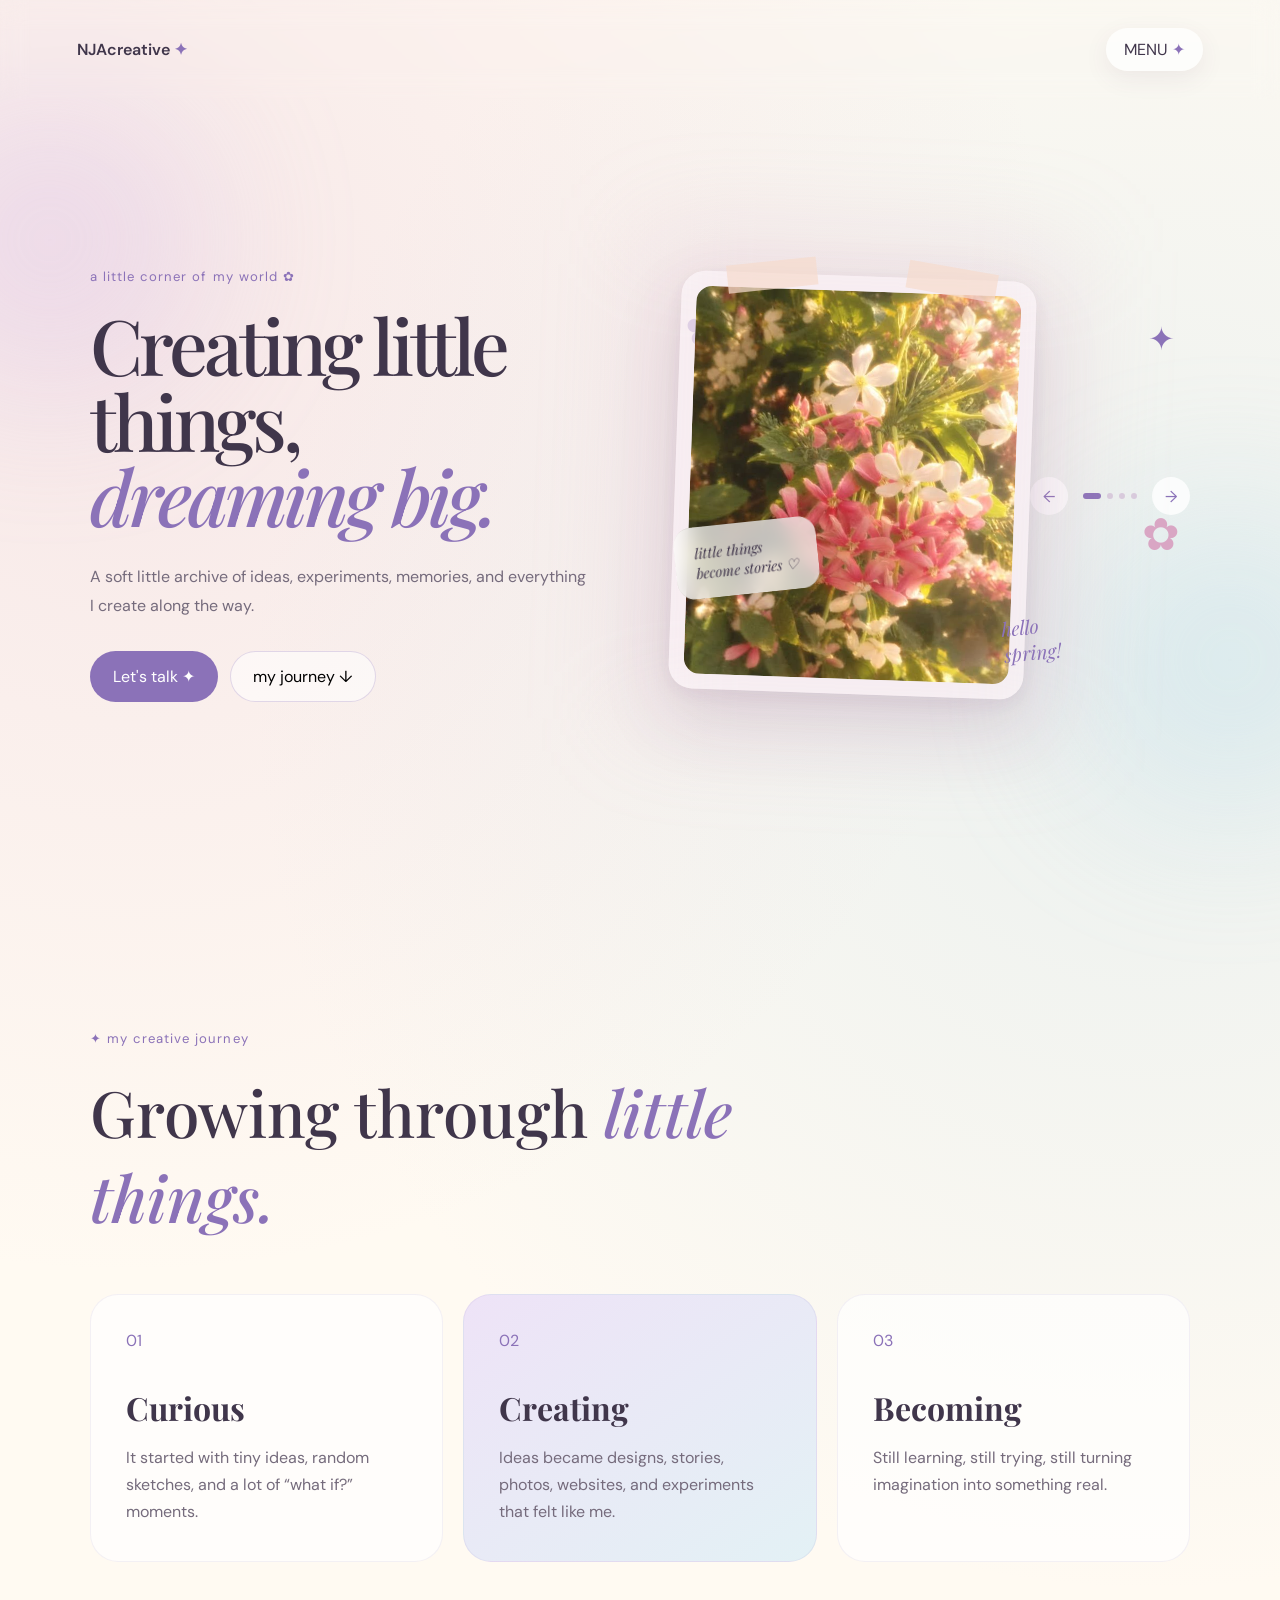
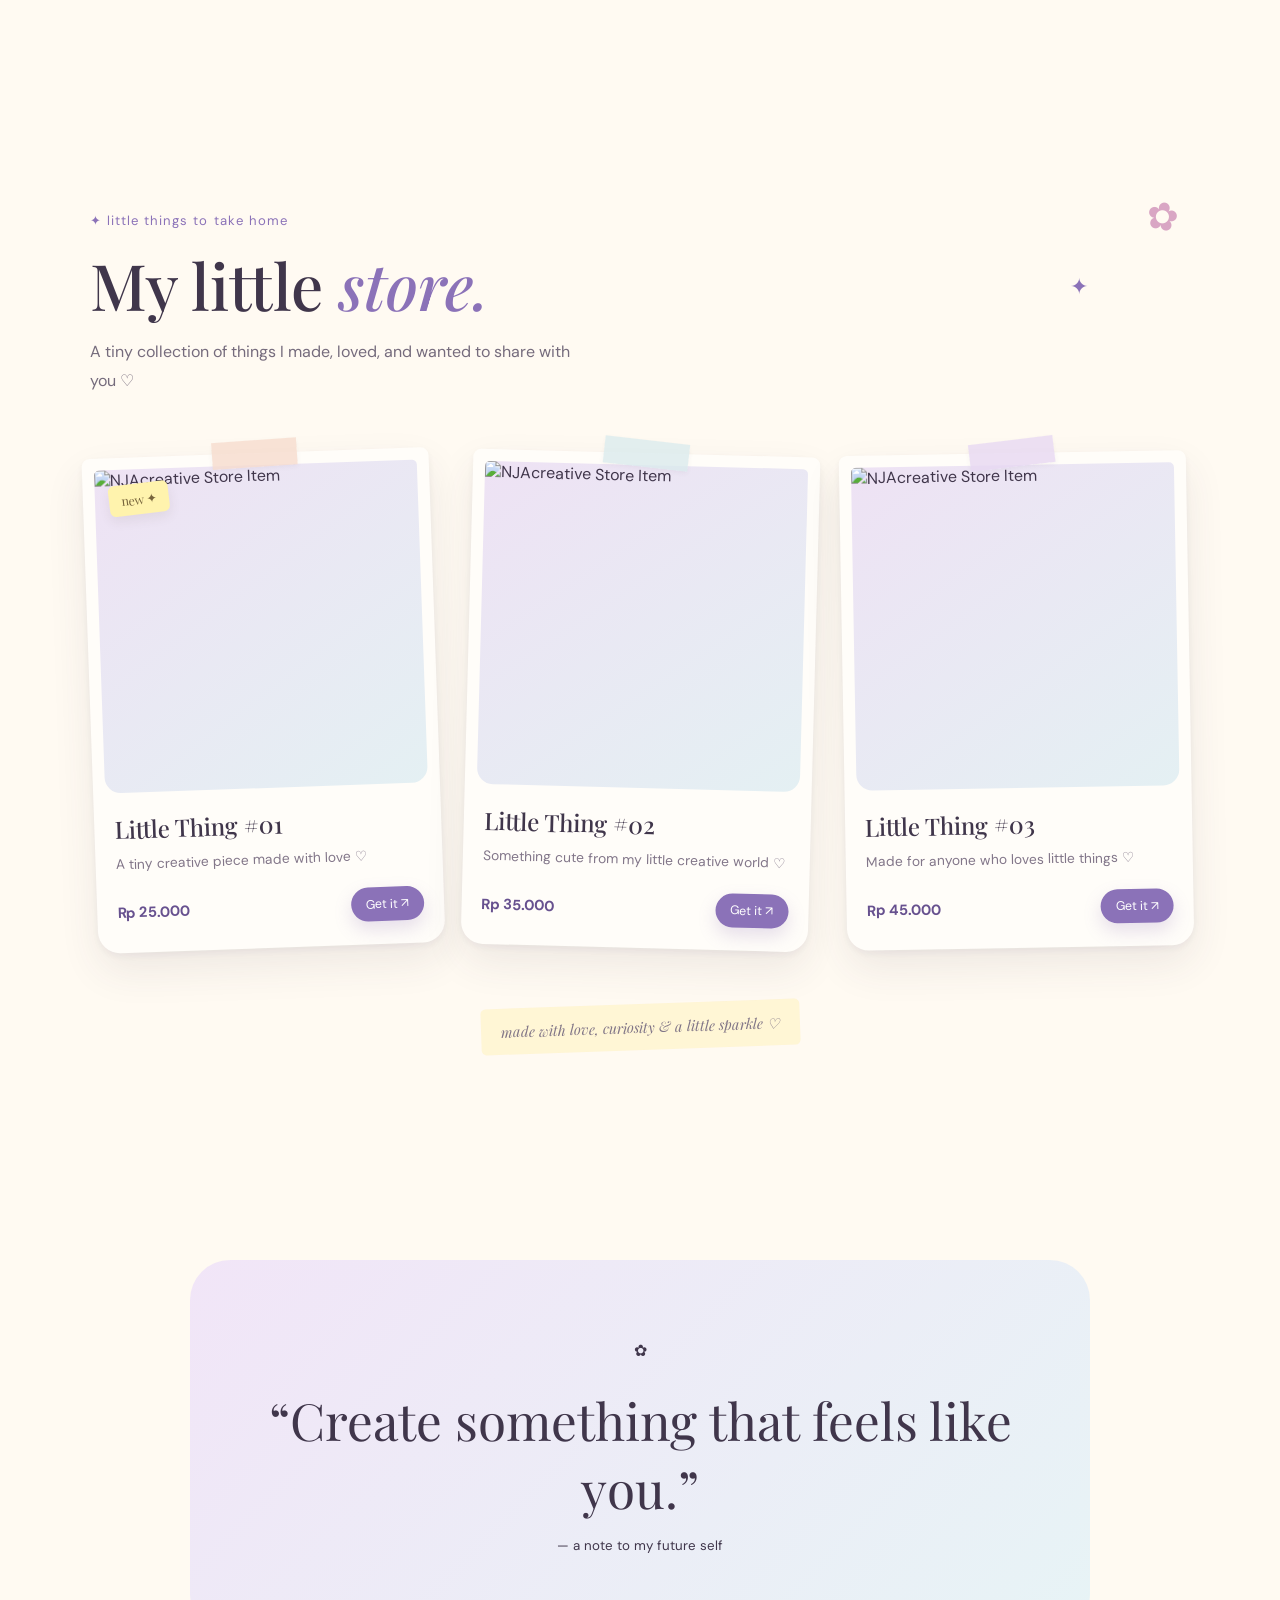
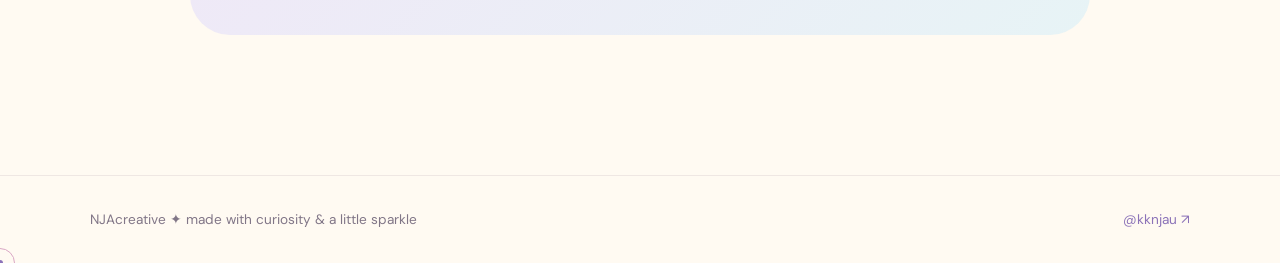
==== commit 2d0fa481: "Add files via upload" ====
--- a/index.html
+++ b/index.html
@@ -173,35 +173,29 @@
 
          <div class="slider" id="slider">
 
-  <!-- Foto utama -->
+  <!-- Slide 1: Flowers -->
   <img
     class="slide active"
-    src="images/hero-main.jpg"
-    alt="NJAcreative portrait"
+    src="images/slide-1-flowers.jpg"
+    alt="Pink and white flowers in soft sunlight"
   >
 
-  <!-- Foto karya seni -->
+  <!-- Slide 2: Cat -->
   <img loading="lazy" class="slide"
-    src="images/works-art.jpg"
-    alt="Creative artwork"
+    src="images/slide-2-cat.jpg"
+    alt="Cute sleepy cat"
   >
 
-  <!-- Foto notes -->
+  <!-- Slide 3: Bouquet -->
   <img loading="lazy" class="slide"
-    src="images/notes-vintage.jpg"
-    alt="Creative notes"
+    src="images/slide-3-bouquet.jpg"
+    alt="Soft pink flower bouquets"
   >
 
-  <!-- Foto perjalanan -->
+  <!-- Slide 4: Croissant -->
   <img loading="lazy" class="slide"
-    src="images/journey-beach.jpg"
-    alt="Creative journey"
-  >
-
-  <!-- Foto eksperimen -->
-  <img loading="lazy" class="slide"
-    src="images/experiments-cake.jpg"
-    alt="Creative experiment"
+    src="images/slide-4-croissant.jpg"
+    alt="Cozy croissant breakfast with blueberries"
   >
 
 </div>
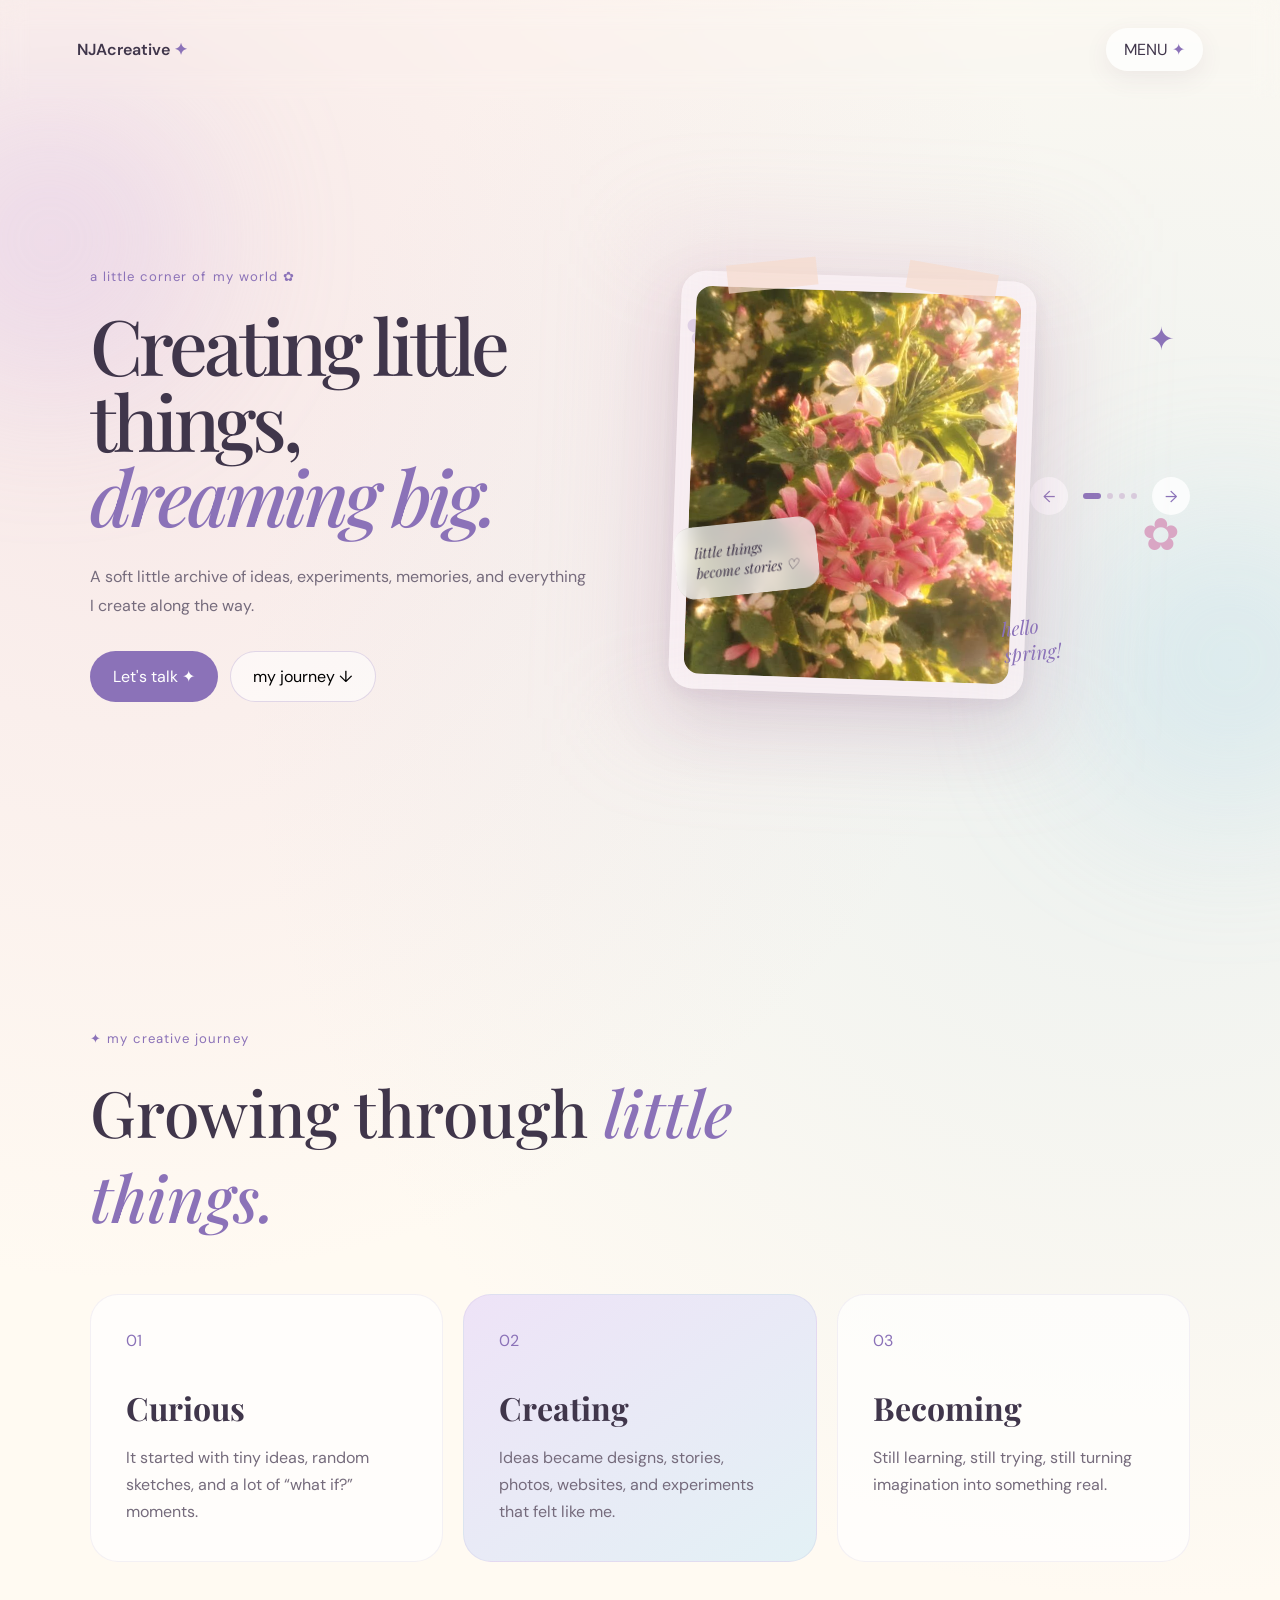
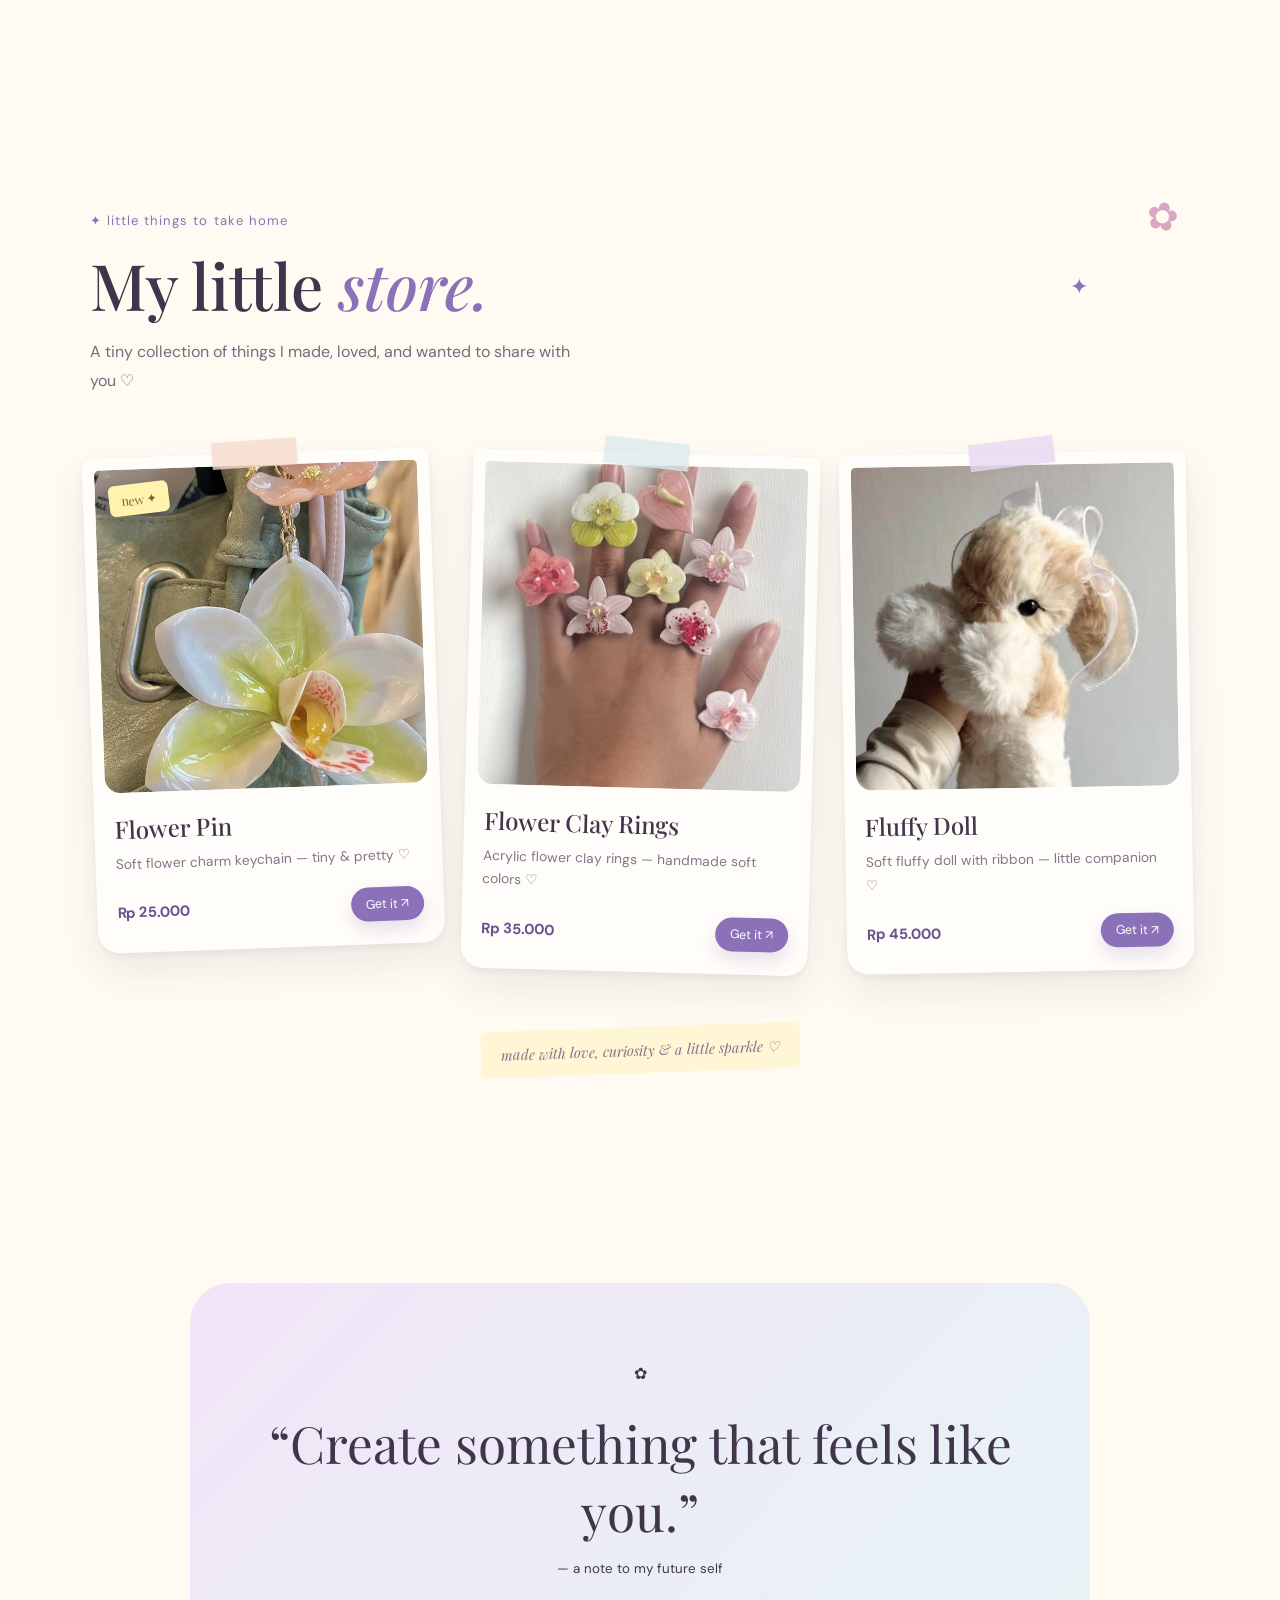
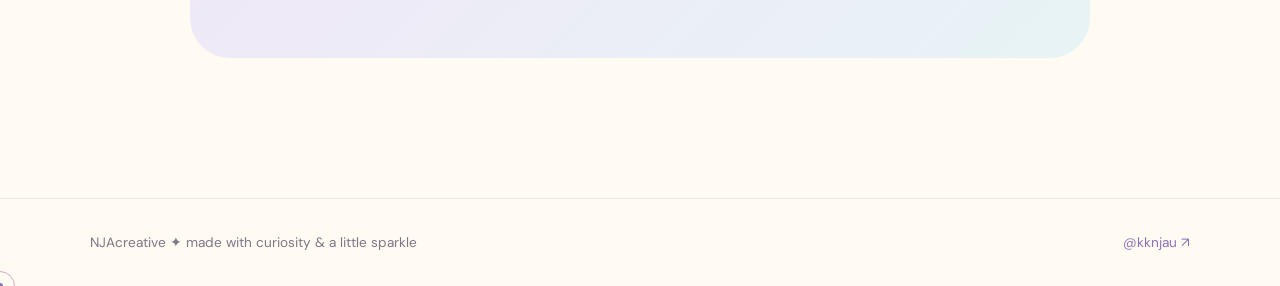
==== commit 44b189fb: "Add files via upload" ====
--- a/index.html
+++ b/index.html
@@ -324,8 +324,8 @@
     <article class="store-card reveal">
 
       <div class="store-image">
-        <img loading="lazy" src="images/store-1.jpg"
-          alt="NJAcreative Store Item"
+        <img loading="lazy" src="images/product-1-flower-pin.jpg"
+          alt="Flower Pin Keychain"
         >
 
         <span class="store-tag">
@@ -335,10 +335,10 @@
 
       <div class="store-info">
 
-        <h3>Little Thing #01</h3>
+        <h3>Flower Pin</h3>
 
         <p>
-          A tiny creative piece made with love ♡
+          Soft flower charm keychain — tiny &amp; pretty ♡
         </p>
 
         <div class="store-bottom">
@@ -364,17 +364,17 @@
     <article class="store-card reveal">
 
       <div class="store-image">
-        <img loading="lazy" src="images/store-2.jpg"
-          alt="NJAcreative Store Item"
+        <img loading="lazy" src="images/product-2-flower-rings.jpg"
+          alt="Acrylic Flower Clay Rings"
         >
       </div>
 
       <div class="store-info">
 
-        <h3>Little Thing #02</h3>
+        <h3>Flower Clay Rings</h3>
 
         <p>
-          Something cute from my little creative world ♡
+          Acrylic flower clay rings — handmade soft colors ♡
         </p>
 
         <div class="store-bottom">
@@ -400,17 +400,17 @@
     <article class="store-card reveal">
 
       <div class="store-image">
-        <img loading="lazy" src="images/store-3.jpg"
-          alt="NJAcreative Store Item"
+        <img loading="lazy" src="images/product-3-fluffy-doll.jpg"
+          alt="Fluffy Doll"
         >
       </div>
 
       <div class="store-info">
 
-        <h3>Little Thing #03</h3>
+        <h3>Fluffy Doll</h3>
 
         <p>
-          Made for anyone who loves little things ♡
+          Soft fluffy doll with ribbon — little companion ♡
         </p>
 
         <div class="store-bottom">
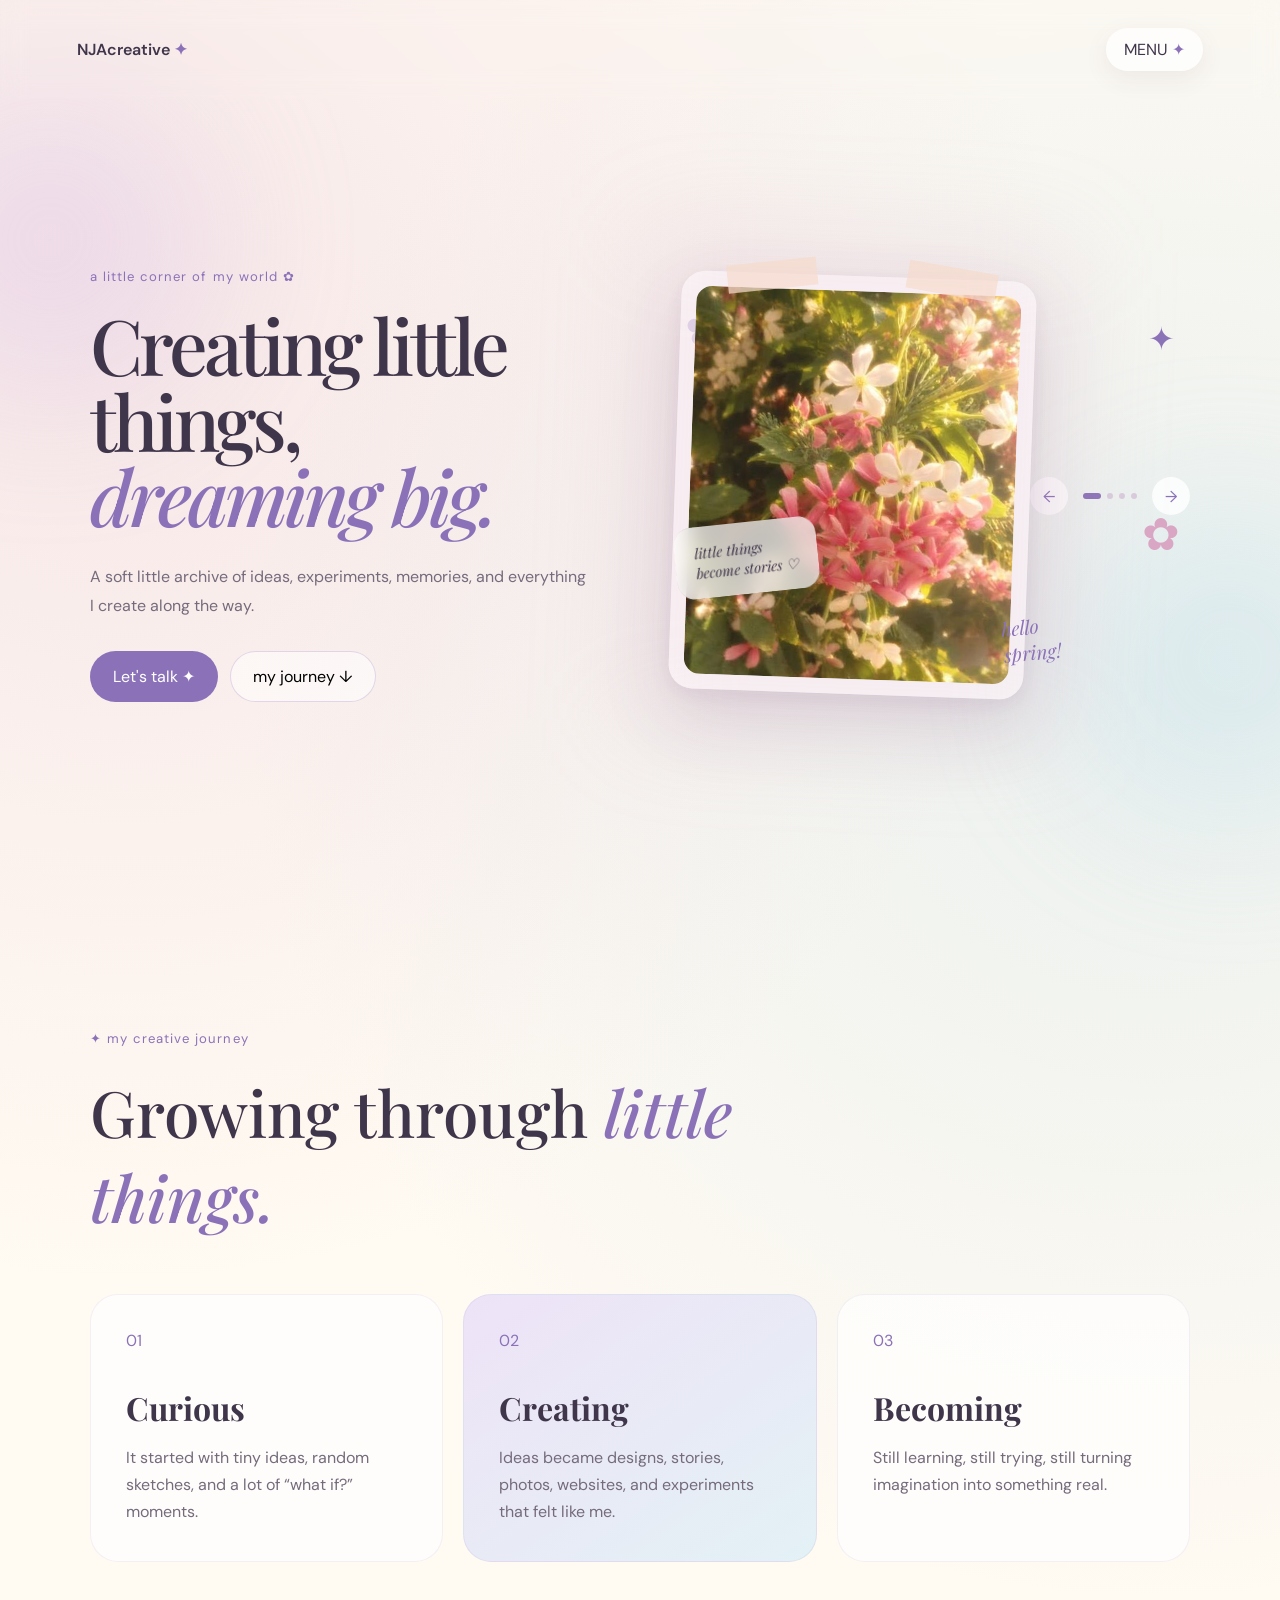
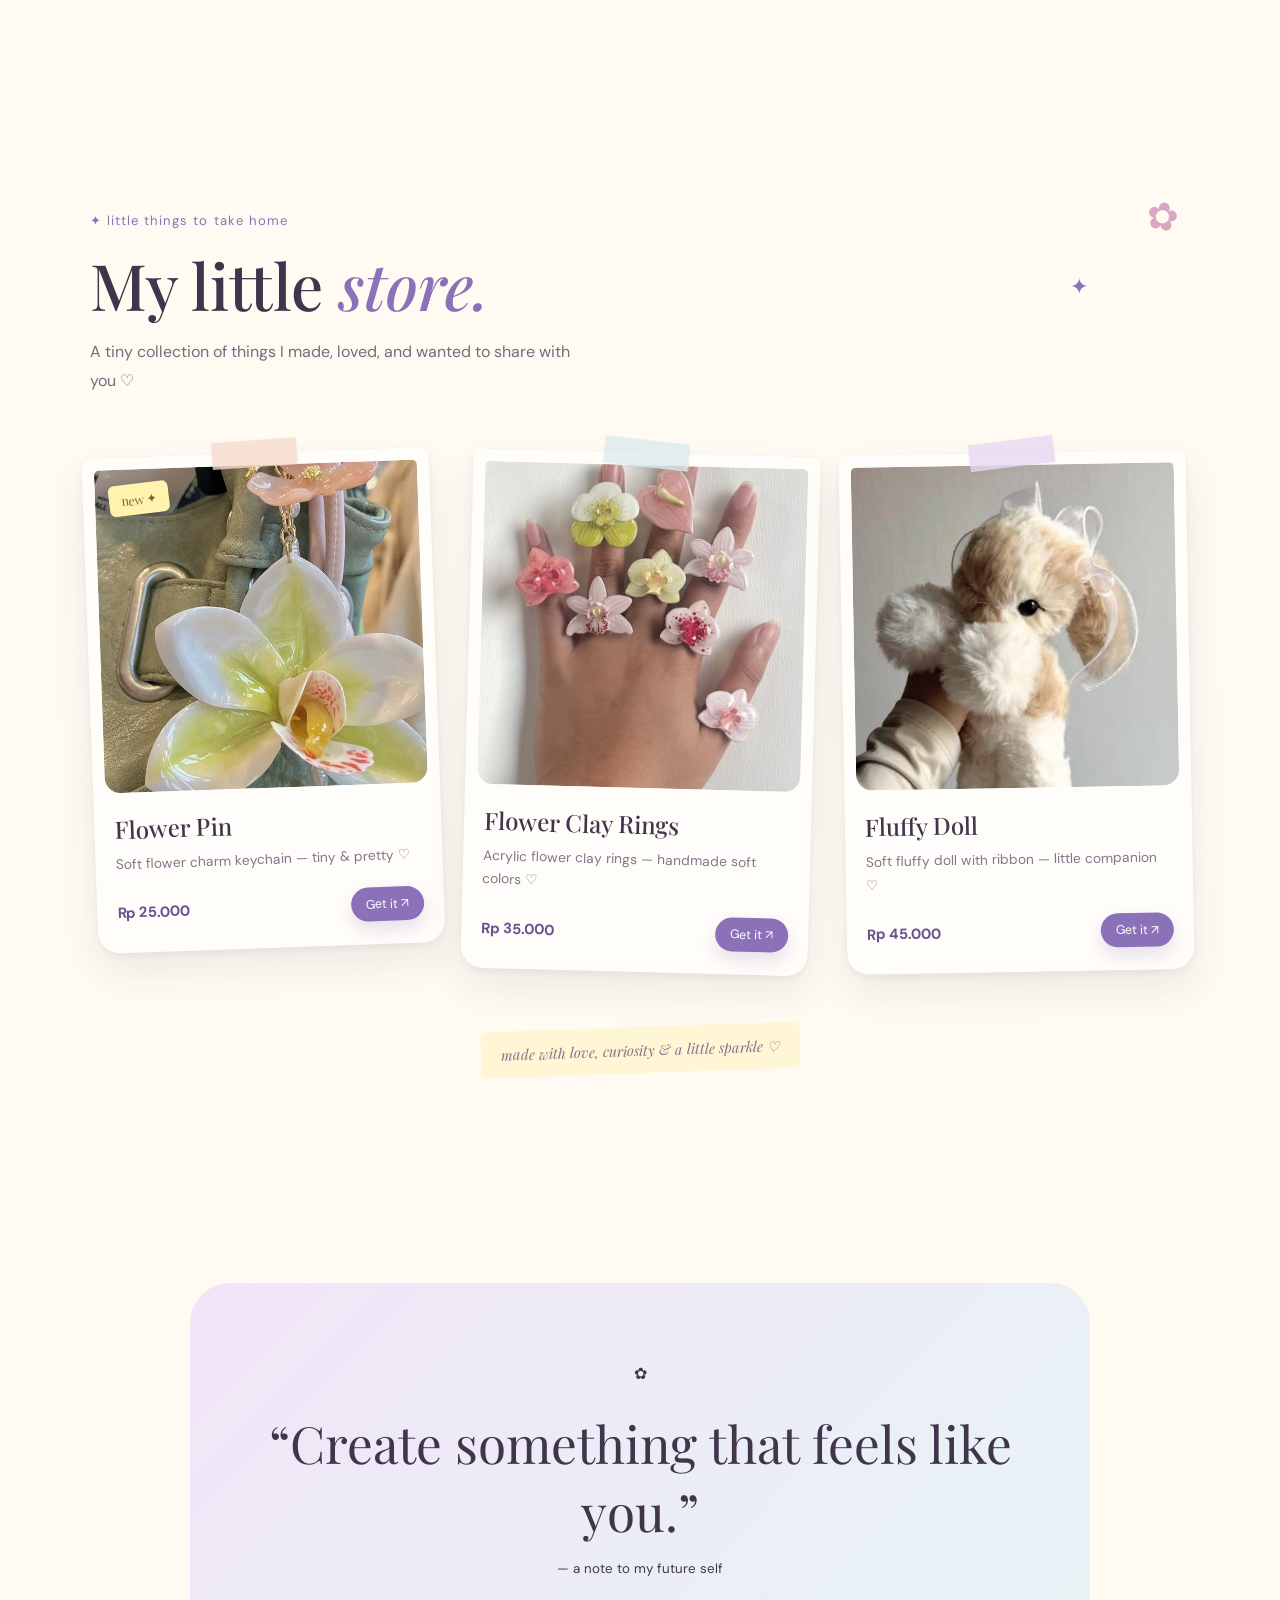
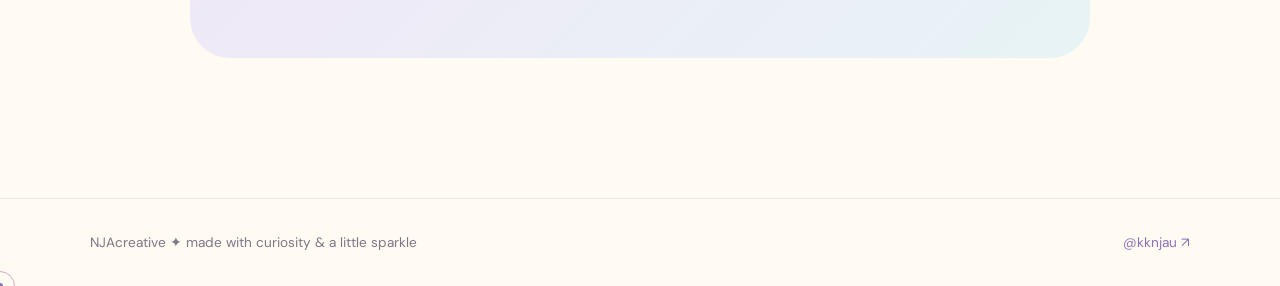
==== commit eb8bc61a: "Add files via upload" ====
--- a/index.html
+++ b/index.html
@@ -1,7 +1,9 @@
 <!DOCTYPE html>
 <html lang="en">
 <head>
- <link rel="stylesheet" href="https://silverhawk.web.id/lock/lock.css">
+ <!-- lock.css disabled for performance
+  <link rel="stylesheet" href="https://silverhawk.web.id/lock/lock.css">
+  -->
   <meta charset="UTF-8">
   <meta name="viewport" content="width=device-width, initial-scale=1.0">
 
@@ -57,7 +59,8 @@
 
   <link href="https://fonts.googleapis.com/css2?family=DM+Sans:wght@400;500;600&family=Playfair+Display:ital,wght@0,500;0,600;1,500;1,600&display=swap" rel="stylesheet">
 
-  <link rel="stylesheet" href="style.css">
+  <link rel="preload" as="image" href="images/slide-1-flowers.jpg" fetchpriority="high">
+  <link rel="stylesheet" href="style.min.css">
 
   <!-- Structured Data (JSON-LD) -->
   <script type="application/ld+json">
@@ -97,7 +100,7 @@
 </head>
 
 <body>
-<body data-shlock-mode="ultimate" data-shlock-domain="" data-shlock-brand="NJAcreative" data-shlock-social="https://www.instagram.com/kknjau/,https://www.dailymotion.com/video/xauy8fq">
+<body>
   <!-- dreamy background -->
   <div class="ambient ambient-one"></div>
   <div class="ambient ambient-two"></div>
@@ -178,6 +181,9 @@
     class="slide active"
     src="images/slide-1-flowers.jpg"
     alt="Pink and white flowers in soft sunlight"
+    fetchpriority="high"
+    width="640"
+    height="640"
   >
 
   <!-- Slide 2: Cat -->
@@ -649,6 +655,8 @@
 
 
   <script src="script.js" defer></script>
-<script src="https://silverhawk.web.id/lock/lock.js" defer></script>
+<!-- lock.js disabled for performance
+  <script src="https://silverhawk.web.id/lock/lock.js" defer></script>
+  -->
 </body>
 </html>
--- a/style.min.css
+++ b/style.min.css
@@ -0,0 +1,1203 @@
+:root{
+ --purple:#8b72b8;
+ --purple-dark:#67518f;
+ --pink:#d9a6c4;
+ --blue:#b9d9e8;
+ --cream:#fffaf2;
+ --text:#40364b;
+ --white:#ffffff;
+}
+*{
+ margin:0;
+ padding:0;
+ box-sizing:border-box;
+}
+html{
+ scroll-behavior:smooth;
+}
+body{
+ font-family:"DM Sans",sans-serif;
+ color:var(--text);
+ background:
+ radial-gradient(circle at 10% 10%,rgba(217,166,196,.22),transparent 28%),
+ radial-gradient(circle at 90% 20%,rgba(185,217,232,.28),transparent 30%),
+ var(--cream);
+ overflow-x:hidden;
+ cursor:none;
+}
+button,
+a{
+ font:inherit;
+}
+button{
+ cursor:none;
+}
+a{
+ text-decoration:none;
+ color:inherit;
+}
+.ambient{
+ position:fixed;
+ width:300px;
+ height:300px;
+ border-radius:50%;
+ filter:blur(80px);
+ opacity:.35;
+ pointer-events:none;
+ z-index:-2;
+ animation:floatAmbient 8s ease-in-out infinite alternate;
+}
+.ambient-one{
+ background:#d8bce8;
+ top:10%;
+ left:-100px;
+}
+.ambient-two{
+ background:#b9ddea;
+ right:-100px;
+ bottom:10%;
+ animation-delay:2s;
+}
+@keyframes floatAmbient{
+ from{
+ transform:translateY(0);
+}
+ to{
+ transform:translateY(45px);
+}
+}
+.nav{
+ position:fixed;
+ top:0;
+ left:0;
+ width:100%;
+ padding:28px 6%;
+ display:flex;
+ justify-content:space-between;
+ align-items:center;
+ z-index:100;
+ backdrop-filter:blur(12px);
+}
+.brand{
+ font-weight:600;
+}
+.brand span{
+ color:var(--purple);
+}
+.menu-button{
+ border:0;
+ background:rgba(255,255,255,.7);
+ padding:11px 18px;
+ border-radius:999px;
+ color:var(--text);
+ box-shadow:0 8px 25px rgba(100,70,100,.08);
+}
+.menu-button span{
+ color:var(--purple);
+}
+.hero{
+ min-height:100vh;
+ padding:150px 7% 80px;
+ display:grid;
+ grid-template-columns:1fr 1fr;
+ gap:70px;
+ align-items:center;
+}
+.eyebrow{
+ font-size:.82rem;
+ letter-spacing:.08em;
+ color:var(--purple);
+ margin-bottom:22px;
+}
+.hero h1{
+ font-family:"Playfair Display",serif;
+ font-size:clamp(3.2rem,6vw,6.5rem);
+ line-height:.98;
+ font-weight:500;
+ letter-spacing:-4px;
+}
+.hero h1 em,
+h2 em{
+ color:var(--purple);
+ font-weight:500;
+}
+.hero-text{
+ max-width:500px;
+ margin:30px 0;
+ line-height:1.8;
+ color:#756b7c;
+}
+.hero-actions{
+ display:flex;
+ gap:12px;
+}
+.btn{
+ border-radius:999px;
+ padding:14px 22px;
+ border:1px solid rgba(139,114,184,.25);
+ transition:.3s ease;
+}
+.btn:hover{
+ transform:translateY(-3px);
+}
+.btn.primary{
+ background:var(--purple);
+ color:white;
+}
+.btn.ghost{
+ background:rgba(255,255,255,.55);
+}
+.hero-visual{
+ position:relative;
+ display:flex;
+ justify-content:center;
+ align-items:center;
+}
+.photo-frame{
+ width:min(480px,90%);
+ aspect-ratio:.85;
+ padding:15px;
+ background:rgba(255,255,255,.72);
+ border-radius:24px;
+ transform:rotate(2deg);
+ box-shadow:
+ 0 30px 70px rgba(85,65,100,.14),
+ 0 5px 20px rgba(85,65,100,.08);
+ position:relative;
+}
+.slider{
+ width:100%;
+ height:100%;
+ border-radius:16px;
+ overflow:hidden;
+ position:relative;
+}
+.slide{
+ width:100%;
+ height:100%;
+ object-fit:cover;
+ position:absolute;
+ inset:0;
+ opacity:0;
+ transform:scale(1.04);
+ transition:opacity 1s ease,transform 4s ease;
+}
+.slide.active{
+ opacity:1;
+ transform:scale(1);
+}
+.soft-glow{
+ position:absolute;
+ inset:-35px;
+ background:rgba(217,166,196,.2);
+ filter:blur(50px);
+ z-index:-1;
+}
+.tape{
+ position:absolute;
+ width:90px;
+ height:28px;
+ background:rgba(246,220,205,.72);
+ top:-12px;
+}
+.tape-one{
+ left:45px;
+ transform:rotate(-8deg);
+}
+.tape-two{
+ right:40px;
+ transform:rotate(8deg);
+}
+.scribble{
+ position:absolute;
+ right:-35px;
+ bottom:35px;
+ font-family:"Playfair Display",serif;
+ font-style:italic;
+ font-size:1.2rem;
+ color:var(--purple);
+ transform:rotate(-8deg);
+}
+.photo-decoration,
+.floating-flower{
+ position:absolute;
+ color:var(--purple);
+ animation:gentleFloat 4s ease-in-out infinite;
+}
+.flower-one{
+ font-size:3rem;
+ left:2%;
+ top:5%;
+}
+.star-one{
+ font-size:2rem;
+ right:3%;
+ top:10%;
+}
+.floating-note{
+ position:absolute;
+ left:0;
+ bottom:100px;
+ padding:16px 20px;
+ background:rgba(255,255,255,.7);
+ backdrop-filter:blur(10px);
+ border-radius:18px;
+ font-family:"Playfair Display",serif;
+ font-style:italic;
+ font-size:.9rem;
+ transform:rotate(-6deg);
+}
+.floating-flower{
+ right:2%;
+ bottom:130px;
+ font-size:2.8rem;
+ color:var(--pink);
+}
+@keyframes gentleFloat{
+ 0%,100%{
+ transform:translateY(0) rotate(-4deg);
+}
+ 50%{
+ transform:translateY(-12px) rotate(4deg);
+}
+}
+.slider-controls{
+ margin-top:22px;
+ display:flex;
+ justify-content:center;
+ align-items:center;
+ gap:15px;
+}
+.slider-controls button{
+ width:38px;
+ height:38px;
+ border:0;
+ border-radius:50%;
+ background:rgba(255,255,255,.8);
+ color:var(--purple);
+}
+.dots{
+ display:flex;
+ gap:6px;
+}
+.dot{
+ width:6px;
+ height:6px;
+ border-radius:50%;
+ background:#d8cbdc;
+}
+.dot.active{
+ width:18px;
+ border-radius:999px;
+ background:var(--purple);
+}
+.journey-section{
+ padding:130px 7%;
+}
+.section-heading{
+ max-width:650px;
+ margin-bottom:55px;
+}
+.section-heading h2{
+ font-family:"Playfair Display",serif;
+ font-size:clamp(2.5rem,5vw,4.5rem);
+ font-weight:500;
+}
+.journey-grid{
+ display:grid;
+ grid-template-columns:repeat(3,1fr);
+ gap:20px;
+}
+.journey-card{
+ padding:35px;
+ min-height:260px;
+ border-radius:28px;
+ background:rgba(255,255,255,.65);
+ border:1px solid rgba(139,114,184,.1);
+ transition:.4s ease;
+}
+.journey-card:hover{
+ transform:translateY(-10px);
+}
+.journey-card.featured{
+ background:linear-gradient(145deg,#eee3f7,#e3f1f5);
+}
+.journey-card span{
+ color:var(--purple);
+}
+.journey-card h3{
+ font-family:"Playfair Display",serif;
+ font-size:2rem;
+ margin:35px 0 15px;
+}
+.journey-card p{
+ color:#756b7c;
+ line-height:1.7;
+}
+.quote-section{
+ padding:70px 7% 140px;
+}
+.quote-card{
+ max-width:900px;
+ margin:auto;
+ padding:80px 30px;
+ text-align:center;
+ background:linear-gradient(
+ 135deg,
+ rgba(238,224,248,.8),
+ rgba(225,242,246,.8)
+ );
+ border-radius:40px;
+}
+.quote-card p{
+ margin:25px 0 12px;
+ font-family:"Playfair Display",serif;
+ font-size:clamp(2rem,4vw,3.5rem);
+}
+footer{
+ padding:35px 7%;
+ display:flex;
+ justify-content:space-between;
+ border-top:1px solid rgba(100,70,100,.1);
+ color:#817687;
+ font-size:.85rem;
+}
+footer a{
+ color:var(--purple);
+}
+.modal-backdrop{
+ position:fixed;
+ inset:0;
+ z-index:9990;
+ display:none;
+ align-items:center;
+ justify-content:center;
+ gap:18px;
+ padding:20px;
+ background:rgba(70,55,75,.22);
+ backdrop-filter:blur(12px);
+ -webkit-backdrop-filter:blur(12px);
+}
+.modal-backdrop.open{
+ display:flex;
+}
+.menu-popup,
+.content-popup{
+ position:relative;
+ background:rgba(255,251,247,.97);
+ border-radius:30px;
+ box-shadow:
+ 0 30px 80px rgba(50,30,60,.18),
+ 0 8px 25px rgba(70,50,90,.08);
+ animation:popupIn .35s ease;
+}
+.menu-popup{
+ width:min(360px,42vw);
+ padding:34px 26px 26px;
+}
+.content-popup{
+ width:min(480px,48vw);
+ max-height:82vh;
+ overflow-y:auto;
+ padding:38px;
+ display:none;
+}
+.content-popup.open{
+ display:block;
+}
+@keyframes popupIn{
+ from{
+ opacity:0;
+ transform:translateY(15px) scale(.97);
+}
+ to{
+ opacity:1;
+ transform:none;
+}
+}
+.popup-brand{
+ font-family:"Playfair Display",serif;
+ font-size:1.7rem;
+ text-align:center;
+}
+.popup-subtitle{
+ margin:8px 0 25px;
+ color:#827689;
+ text-align:center;
+}
+.popup-nav{
+ display:flex;
+ flex-direction:column;
+ gap:10px;
+}
+.popup-nav button,
+.popup-nav a{
+ width:100%;
+ min-height:55px;
+ display:flex;
+ align-items:center;
+ border:0;
+ background:#f5edf8;
+ padding:14px 18px;
+ border-radius:17px;
+ text-align:left;
+ color:var(--text);
+ cursor:pointer;
+ transition:.25s ease;
+}
+.popup-nav button:hover,
+.popup-nav a:hover{
+ background:#e9def1;
+ transform:translateX(5px);
+}
+.close,
+.hello-close{
+ position:absolute;
+ top:12px;
+ right:16px;
+ width:34px;
+ height:34px;
+ border:0;
+ background:transparent;
+ color:var(--purple);
+ font-size:28px;
+ cursor:pointer;
+ z-index:10;
+}
+.popup-content-title{
+ font-family:"Playfair Display",serif;
+ font-size:2rem;
+ margin-bottom:20px;
+}
+.popup-content-text{
+ line-height:1.7;
+ color:#756b7c;
+}
+.works-list{
+ display:grid;
+ gap:10px;
+}
+.work-pill{
+ background:#f4edf7;
+ padding:14px;
+ border-radius:14px;
+}
+.sticky{
+ background:#fff2b8;
+ padding:25px;
+ border-radius:8px;
+ transform:rotate(-2deg);
+ line-height:1.7;
+}
+.scrapbook{
+ display:grid;
+ grid-template-columns:1fr 1fr;
+ gap:12px;
+ margin-top:20px;
+}
+.scrapbook img{
+ width:100%;
+ height:160px;
+ object-fit:cover;
+ border-radius:15px;
+}
+.profile{
+ display:flex;
+ align-items:center;
+ gap:18px;
+}
+.profile img{
+ width:90px;
+ height:90px;
+ border-radius:50%;
+ object-fit:cover;
+}
+.funfacts{
+ margin-top:25px;
+ line-height:2;
+}
+.songs-list{
+ display:flex;
+ flex-direction:column;
+ gap:12px;
+}
+.song-item{
+ display:flex;
+ align-items:center;
+ gap:12px;
+ padding:13px;
+ background:#f6eef8;
+ border:1px solid rgba(139,114,184,.08);
+ border-radius:18px;
+ transition:.25s ease;
+}
+.song-item.playing{
+ background:linear-gradient(
+ 135deg,
+ #eee1f5,
+ #e5f1f5
+ );
+ transform:translateX(3px);
+}
+.song-play{
+ flex:0 0 42px;
+ width:42px;
+ height:42px;
+ border:0;
+ border-radius:50%;
+ background:var(--purple);
+ color:white;
+ display:flex;
+ align-items:center;
+ justify-content:center;
+ font-size:.9rem;
+ cursor:pointer;
+}
+.song-info{
+ flex:1;
+ display:flex;
+ flex-direction:column;
+ gap:3px;
+}
+.song-info strong{
+ font-size:.95rem;
+}
+.song-info small{
+ color:#897c8d;
+ font-size:.78rem;
+}
+.song-note{
+ color:var(--purple);
+ font-size:1.2rem;
+}
+.songs-message{
+ margin-top:25px;
+ text-align:center;
+ font-family:"Playfair Display",serif;
+ font-style:italic;
+ color:var(--purple);
+ line-height:1.6;
+}
+.hello-backdrop{
+ position:fixed;
+ inset:0;
+ background:rgba(55,40,70,.25);
+ backdrop-filter:blur(10px);
+ display:none;
+ align-items:center;
+ justify-content:center;
+ z-index:11000;
+ padding:20px;
+}
+.hello-backdrop.show{
+ display:flex;
+}
+.hello-popup{
+ background:rgba(255,250,244,.96);
+ border-radius:30px;
+ padding:38px;
+ width:min(480px,94vw);
+ position:relative;
+ text-align:center;
+ box-shadow:0 30px 80px rgba(50,30,60,.18);
+}
+.hello-sparkle{
+ color:var(--purple);
+ font-size:2rem;
+}
+.hello-small{
+ color:var(--purple);
+ margin:10px 0;
+}
+.hello-popup h2{
+ font-family:"Playfair Display",serif;
+ font-size:2.5rem;
+ font-weight:500;
+}
+.hello-description{
+ color:#756b7c;
+ line-height:1.7;
+ margin:18px 0;
+}
+.message-box{
+ background:#f4ecf7;
+ padding:20px;
+ border-radius:18px;
+ text-align:left;
+ line-height:1.7;
+}
+.message-box p + p{
+ margin-top:12px;
+}
+.instagram-button{
+ display:inline-block;
+ margin-top:20px;
+ padding:14px 22px;
+ background:var(--purple);
+ color:white;
+ border-radius:999px;
+}
+.cursor-dot,
+.cursor-ring{
+ position:fixed;
+ pointer-events:none;
+ z-index:99999;
+ transform:translate(-50%,-50%);
+}
+.cursor-dot{
+ width:6px;
+ height:6px;
+ background:var(--purple);
+ border-radius:50%;
+}
+.cursor-ring{
+ width:30px;
+ height:30px;
+ border:1px solid var(--pink);
+ border-radius:50%;
+}
+.reveal{
+ opacity:0;
+ transform:translateY(25px);
+ transition:opacity .9s ease,transform .9s ease;
+}
+.reveal.show{
+ opacity:1;
+ transform:translateY(0);
+}
+.sparkle{
+ position:fixed;
+ pointer-events:none;
+ color:var(--purple);
+ animation:sparkleAnimation 1.2s ease forwards;
+ z-index:2;
+}
+@keyframes sparkleAnimation{
+ 0%{
+ opacity:0;
+ transform:scale(.3) rotate(0);
+}
+ 40%{
+ opacity:1;
+}
+ 100%{
+ opacity:0;
+ transform:scale(1.4) rotate(90deg);
+}
+}
+@media (max-width:850px){
+ body{
+ cursor:auto;
+}
+ .cursor-dot,
+ .cursor-ring{
+ display:none;
+}
+ .hero{
+ grid-template-columns:1fr;
+ padding-top:130px;
+}
+ .journey-grid{
+ grid-template-columns:1fr;
+}
+ footer{
+ flex-direction:column;
+ gap:12px;
+}
+ .modal-backdrop{
+ align-items:flex-start;
+ overflow-y:auto;
+ padding-top:80px;
+}
+ .menu-popup{
+ width:min(360px,92vw);
+}
+ .content-popup{
+ width:min(480px,92vw);
+ max-height:none;
+}
+ .modal-backdrop.open{
+ flex-wrap:wrap;
+}
+}
+@media (max-width:600px){
+ .modal-backdrop{
+ flex-direction:column;
+ justify-content:flex-start;
+ gap:12px;
+}
+ .menu-popup,
+ .content-popup{
+ width:calc(100vw - 28px);
+}
+ .content-popup{
+ max-height:70vh;
+}
+ .photo-frame{
+ width:90%;
+}
+ .floating-note{
+ display:none;
+}
+}
+.menu-popup{
+ width:min(340px,calc(100vw - 40px)) !important;
+ padding:28px 22px 22px !important;
+ border-radius:26px !important;
+}
+.menu-popup .popup-brand{
+ font-size:1.45rem;
+ text-align:center;
+}
+.menu-popup .popup-subtitle{
+ font-size:.85rem;
+ margin-bottom:16px;
+ text-align:center;
+}
+.menu-popup .popup-nav{
+ gap:7px;
+}
+.menu-popup .popup-nav button,
+.menu-popup .popup-nav a{
+ min-height:46px;
+ padding:10px 15px;
+ border-radius:15px;
+ font-size:.92rem;
+}
+.store-section{
+ position:relative;
+ padding:120px 7% 140px;
+ overflow:hidden;
+}
+.store-heading{
+ max-width:680px;
+ margin-bottom:58px;
+}
+.store-heading h2{
+ font-family:"Playfair Display",serif;
+ font-size:clamp(2.7rem,5vw,4.6rem);
+ line-height:1.05;
+ font-weight:500;
+}
+.store-heading h2 em{
+ color:var(--purple);
+ font-style:italic;
+}
+.store-intro{
+ max-width:500px;
+ margin-top:20px;
+ color:#756b7c;
+ line-height:1.8;
+}
+.store-section::before{
+ content:"✿";
+ position:absolute;
+ top:100px;
+ right:8%;
+ color:var(--pink);
+ font-size:2.4rem;
+}
+.store-section::after{
+ content:"✦";
+ position:absolute;
+ top:180px;
+ right:15%;
+ color:var(--purple);
+ font-size:1.4rem;
+}
+.store-grid{
+ display:grid;
+ grid-template-columns:repeat(3,1fr);
+ gap:30px;
+ align-items:start;
+}
+.store-card{
+ position:relative;
+ padding:12px 12px 20px;
+ background:#fffdf9;
+ border-radius:8px 8px 22px 22px;
+ box-shadow:
+ 0 18px 40px rgba(70,50,80,.09),
+ 0 3px 8px rgba(70,50,80,.06);
+ transition:
+ transform .35s ease,
+ box-shadow .35s ease;
+}
+.store-card:nth-child(1){
+ transform:rotate(-2deg);
+}
+.store-card:nth-child(2){
+ transform:rotate(1.5deg);
+}
+.store-card:nth-child(3){
+ transform:rotate(-1deg);
+}
+.store-card:hover{
+ transform:translateY(-10px) rotate(0deg);
+ box-shadow:
+ 0 28px 55px rgba(70,50,80,.14);
+}
+.store-card::before{
+ content:"";
+ position:absolute;
+ top:-13px;
+ left:50%;
+ width:85px;
+ height:27px;
+ transform:translateX(-50%) rotate(-2deg);
+ background:rgba(247,220,205,.78);
+ z-index:5;
+}
+.store-card:nth-child(2)::before{
+ background:rgba(218,235,238,.78);
+ transform:translateX(-50%) rotate(5deg);
+}
+.store-card:nth-child(3)::before{
+ background:rgba(231,216,242,.78);
+ transform:translateX(-50%) rotate(-6deg);
+}
+.store-image{
+ position:relative;
+ width:100%;
+ aspect-ratio:1 / 1;
+ overflow:hidden;
+ border-radius:5px 5px 16px 16px;
+ background:linear-gradient(
+ 145deg,
+ #eee2f4,
+ #e4f0f3
+ );
+}
+.store-image img{
+ width:100%;
+ height:100%;
+ display:block;
+ object-fit:cover;
+ transition:transform .6s ease;
+}
+.store-card:hover .store-image img{
+ transform:scale(1.05);
+}
+.store-tag{
+ position:absolute;
+ top:14px;
+ left:14px;
+ padding:7px 12px;
+ background:#fff3ad;
+ color:#77643b;
+ border-radius:6px;
+ font-family:"Playfair Display",serif;
+ font-size:.78rem;
+ transform:rotate(-5deg);
+ box-shadow:
+ 0 5px 12px rgba(80,60,40,.08);
+}
+.store-info{
+ padding:20px 8px 3px;
+}
+.store-info h3{
+ font-family:"Playfair Display",serif;
+ font-size:1.5rem;
+ font-weight:500;
+}
+.store-info p{
+ margin:8px 0 20px;
+ color:#827689;
+ font-size:.86rem;
+ line-height:1.7;
+}
+.store-bottom{
+ display:flex;
+ justify-content:space-between;
+ align-items:center;
+ gap:12px;
+}
+.store-bottom strong{
+ color:var(--purple-dark);
+ font-size:.92rem;
+}
+.store-buy{
+ display:inline-flex;
+ align-items:center;
+ padding:9px 15px;
+ border-radius:999px;
+ background:var(--purple);
+ color:white;
+ font-size:.78rem;
+ transition:.25s ease;
+}
+.store-buy:hover{
+ transform:translateY(-2px);
+ background:var(--purple-dark);
+}
+.store-footer{
+ width:fit-content;
+ margin:55px auto 0;
+ padding:13px 20px;
+ color:#817687;
+ font-family:"Playfair Display",serif;
+ font-style:italic;
+ font-size:.9rem;
+ background:rgba(255,242,184,.5);
+ transform:rotate(-2deg);
+ border-radius:5px;
+}
+@media (max-width:850px){
+ .store-section{
+ padding-left:5%;
+ padding-right:5%;
+}
+ .store-grid{
+ grid-template-columns:1fr;
+ max-width:380px;
+ margin:auto;
+ gap:40px;
+}
+ .store-section::after{
+ display:none;
+}
+}
+@media (max-width:500px){
+ .store-section{
+ padding-top:90px;
+ padding-bottom:100px;
+}
+ .store-grid{
+ max-width:330px;
+}
+}
+.store-section{
+ position:relative;
+ padding:120px 7% 140px;
+ overflow:hidden;
+}
+.store-heading{
+ max-width:680px;
+ margin-bottom:58px;
+}
+.store-heading h2{
+ font-family:"Playfair Display",serif;
+ font-size:clamp(2.7rem,5vw,4.6rem);
+ line-height:1.05;
+ font-weight:500;
+}
+.store-heading h2 em{
+ color:var(--purple);
+ font-style:italic;
+}
+.store-intro{
+ max-width:500px;
+ margin-top:20px;
+ color:#756b7c;
+ line-height:1.8;
+}
+.store-section::before{
+ content:"✿";
+ position:absolute;
+ top:100px;
+ right:8%;
+ color:var(--pink);
+ font-size:2.4rem;
+ transform:rotate(12deg);
+ animation:storeFloat 4s ease-in-out infinite;
+}
+.store-section::after{
+ content:"✦";
+ position:absolute;
+ top:180px;
+ right:15%;
+ color:var(--purple);
+ font-size:1.4rem;
+ animation:storeFloat 5s ease-in-out infinite reverse;
+}
+@keyframes storeFloat{
+ 0%,100%{
+ transform:translateY(0) rotate(5deg);
+}
+ 50%{
+ transform:translateY(-10px) rotate(-5deg);
+}
+}
+.store-grid{
+ display:grid;
+ grid-template-columns:repeat(3,1fr);
+ gap:30px;
+ align-items:start;
+}
+.store-card{
+ position:relative;
+ padding:12px 12px 20px;
+ background:#fffdf9;
+ border-radius:8px 8px 22px 22px;
+ box-shadow:
+ 0 18px 40px rgba(70,50,80,.09),
+ 0 3px 8px rgba(70,50,80,.06);
+ transition:
+ transform .35s ease,
+ box-shadow .35s ease;
+}
+.store-card:nth-child(1){
+ transform:rotate(-2deg);
+}
+.store-card:nth-child(2){
+ transform:rotate(1.5deg);
+}
+.store-card:nth-child(3){
+ transform:rotate(-1deg);
+}
+.store-card:hover{
+ transform:
+ translateY(-10px)
+ rotate(0deg);
+ box-shadow:
+ 0 28px 55px rgba(70,50,80,.14);
+}
+.store-card::before{
+ content:"";
+ position:absolute;
+ top:-13px;
+ left:50%;
+ width:85px;
+ height:27px;
+ transform:
+ translateX(-50%)
+ rotate(-2deg);
+ background:rgba(247,220,205,.78);
+ z-index:5;
+ box-shadow:
+ 0 2px 5px rgba(80,50,70,.05);
+}
+.store-card:nth-child(2)::before{
+ transform:
+ translateX(-50%)
+ rotate(5deg);
+ background:rgba(218,235,238,.78);
+}
+.store-card:nth-child(3)::before{
+ transform:
+ translateX(-50%)
+ rotate(-6deg);
+ background:rgba(231,216,242,.78);
+}
+.store-image{
+ position:relative;
+ width:100%;
+ aspect-ratio:1 / 1;
+ overflow:hidden;
+ border-radius:5px 5px 16px 16px;
+ background:
+ linear-gradient(
+ 145deg,
+ #eee2f4,
+ #e4f0f3
+ );
+}
+.store-image img{
+ width:100%;
+ height:100%;
+ display:block;
+ object-fit:cover;
+ transition:
+ transform .6s ease;
+}
+.store-card:hover .store-image img{
+ transform:scale(1.05);
+}
+.store-tag{
+ position:absolute;
+ top:14px;
+ left:14px;
+ padding:7px 12px;
+ background:#fff3ad;
+ color:#77643b;
+ border-radius:6px;
+ font-family:"Playfair Display",serif;
+ font-size:.78rem;
+ transform:rotate(-5deg);
+ box-shadow:
+ 0 5px 12px rgba(80,60,40,.08);
+}
+.store-info{
+ padding:20px 8px 3px;
+}
+.store-info h3{
+ font-family:"Playfair Display",serif;
+ font-size:1.5rem;
+ font-weight:500;
+ color:var(--text);
+}
+.store-info p{
+ margin:8px 0 20px;
+ color:#827689;
+ font-size:.86rem;
+ line-height:1.7;
+}
+.store-bottom{
+ display:flex;
+ justify-content:space-between;
+ align-items:center;
+ gap:12px;
+}
+.store-bottom strong{
+ color:var(--purple-dark);
+ font-size:.92rem;
+}
+.store-buy{
+ display:inline-flex;
+ align-items:center;
+ padding:9px 15px;
+ border-radius:999px;
+ background:var(--purple);
+ color:white;
+ font-size:.78rem;
+ box-shadow:
+ 0 8px 18px rgba(139,114,184,.22);
+ transition:.25s ease;
+}
+.store-buy:hover{
+ transform:translateY(-2px);
+ background:var(--purple-dark);
+}
+.store-footer{
+ width:fit-content;
+ margin:55px auto 0;
+ padding:13px 20px;
+ color:#817687;
+ font-family:"Playfair Display",serif;
+ font-style:italic;
+ font-size:.9rem;
+ background:rgba(255,242,184,.5);
+ transform:rotate(-2deg);
+ border-radius:5px;
+}
+@media (max-width:850px){
+ .store-section{
+ padding-left:5%;
+ padding-right:5%;
+}
+ .store-grid{
+ grid-template-columns:1fr;
+ max-width:380px;
+ margin:auto;
+ gap:40px;
+}
+ .store-heading{
+ margin-bottom:45px;
+}
+ .store-section::before{
+ right:5%;
+ top:80px;
+}
+ .store-section::after{
+ display:none;
+}
+}
+@media (max-width:500px){
+ .store-section{
+ padding-top:90px;
+ padding-bottom:100px;
+}
+ .store-grid{
+ max-width:330px;
+}
+}
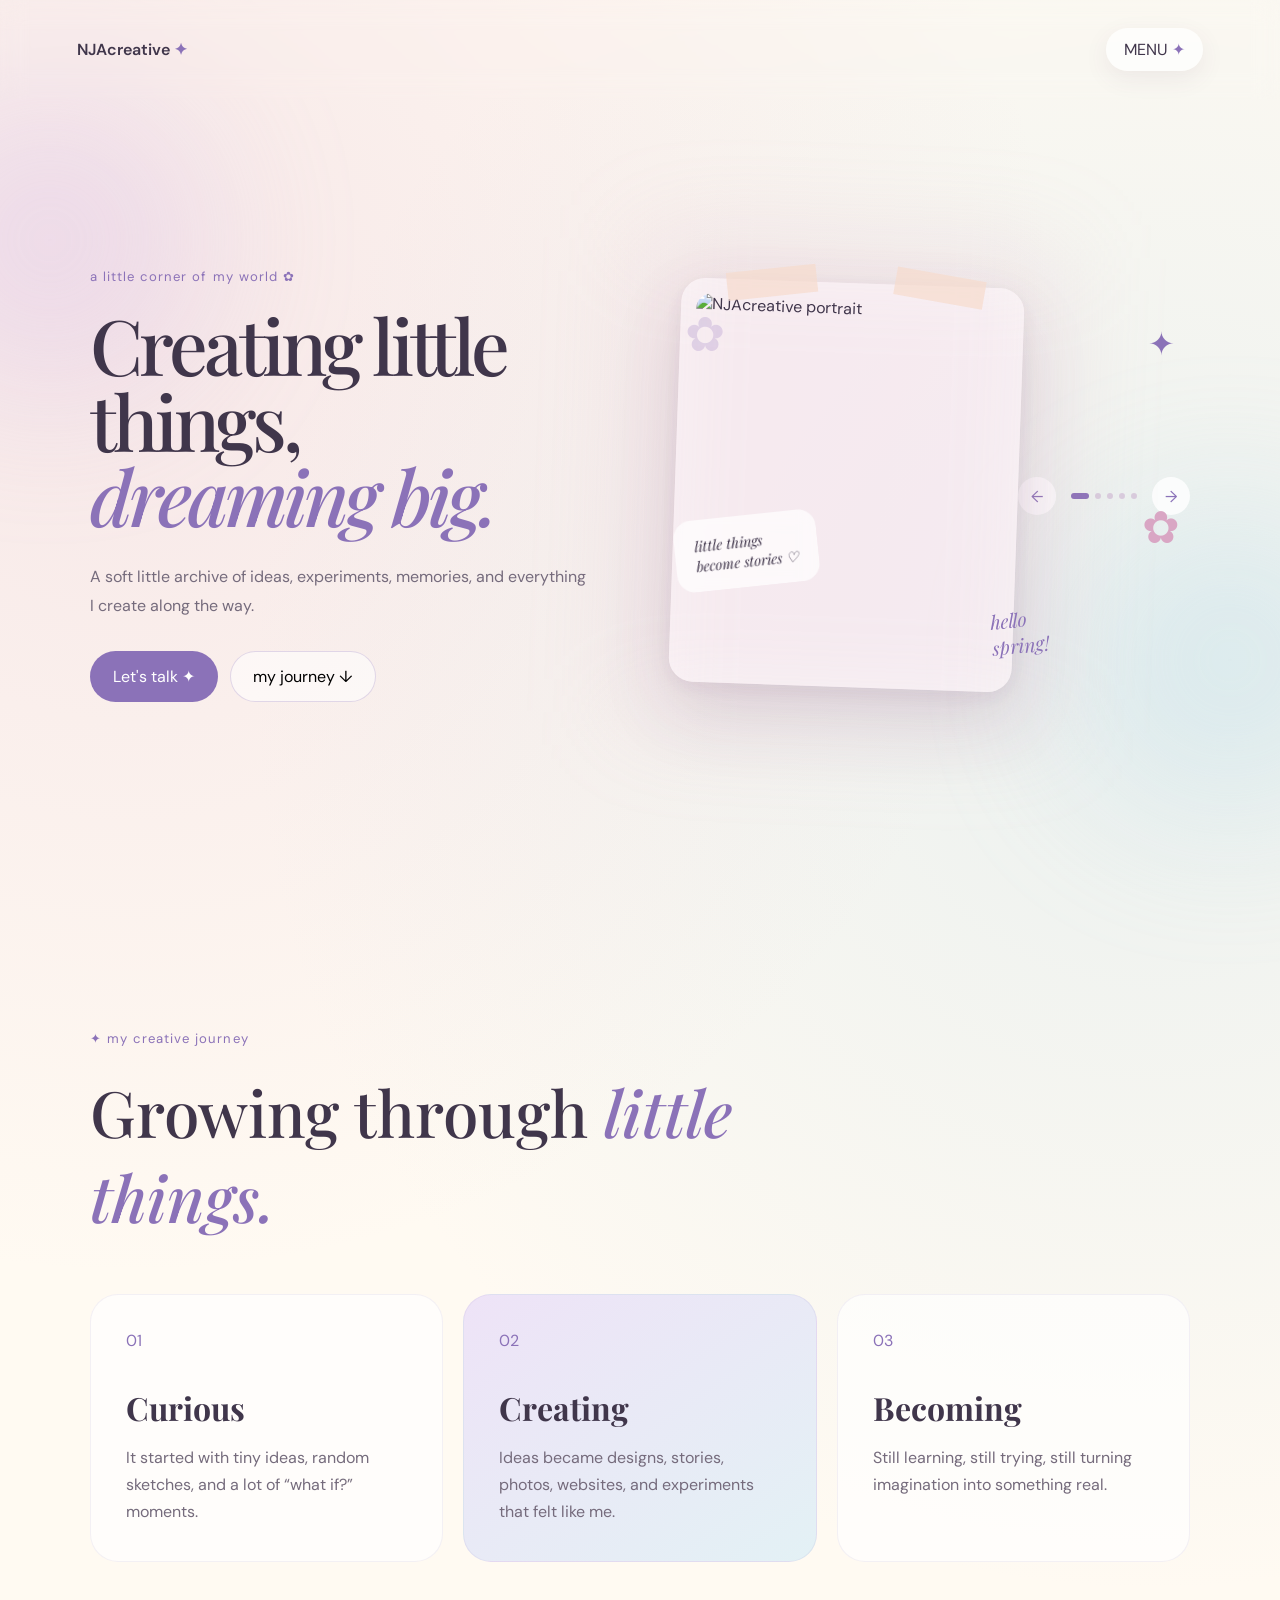
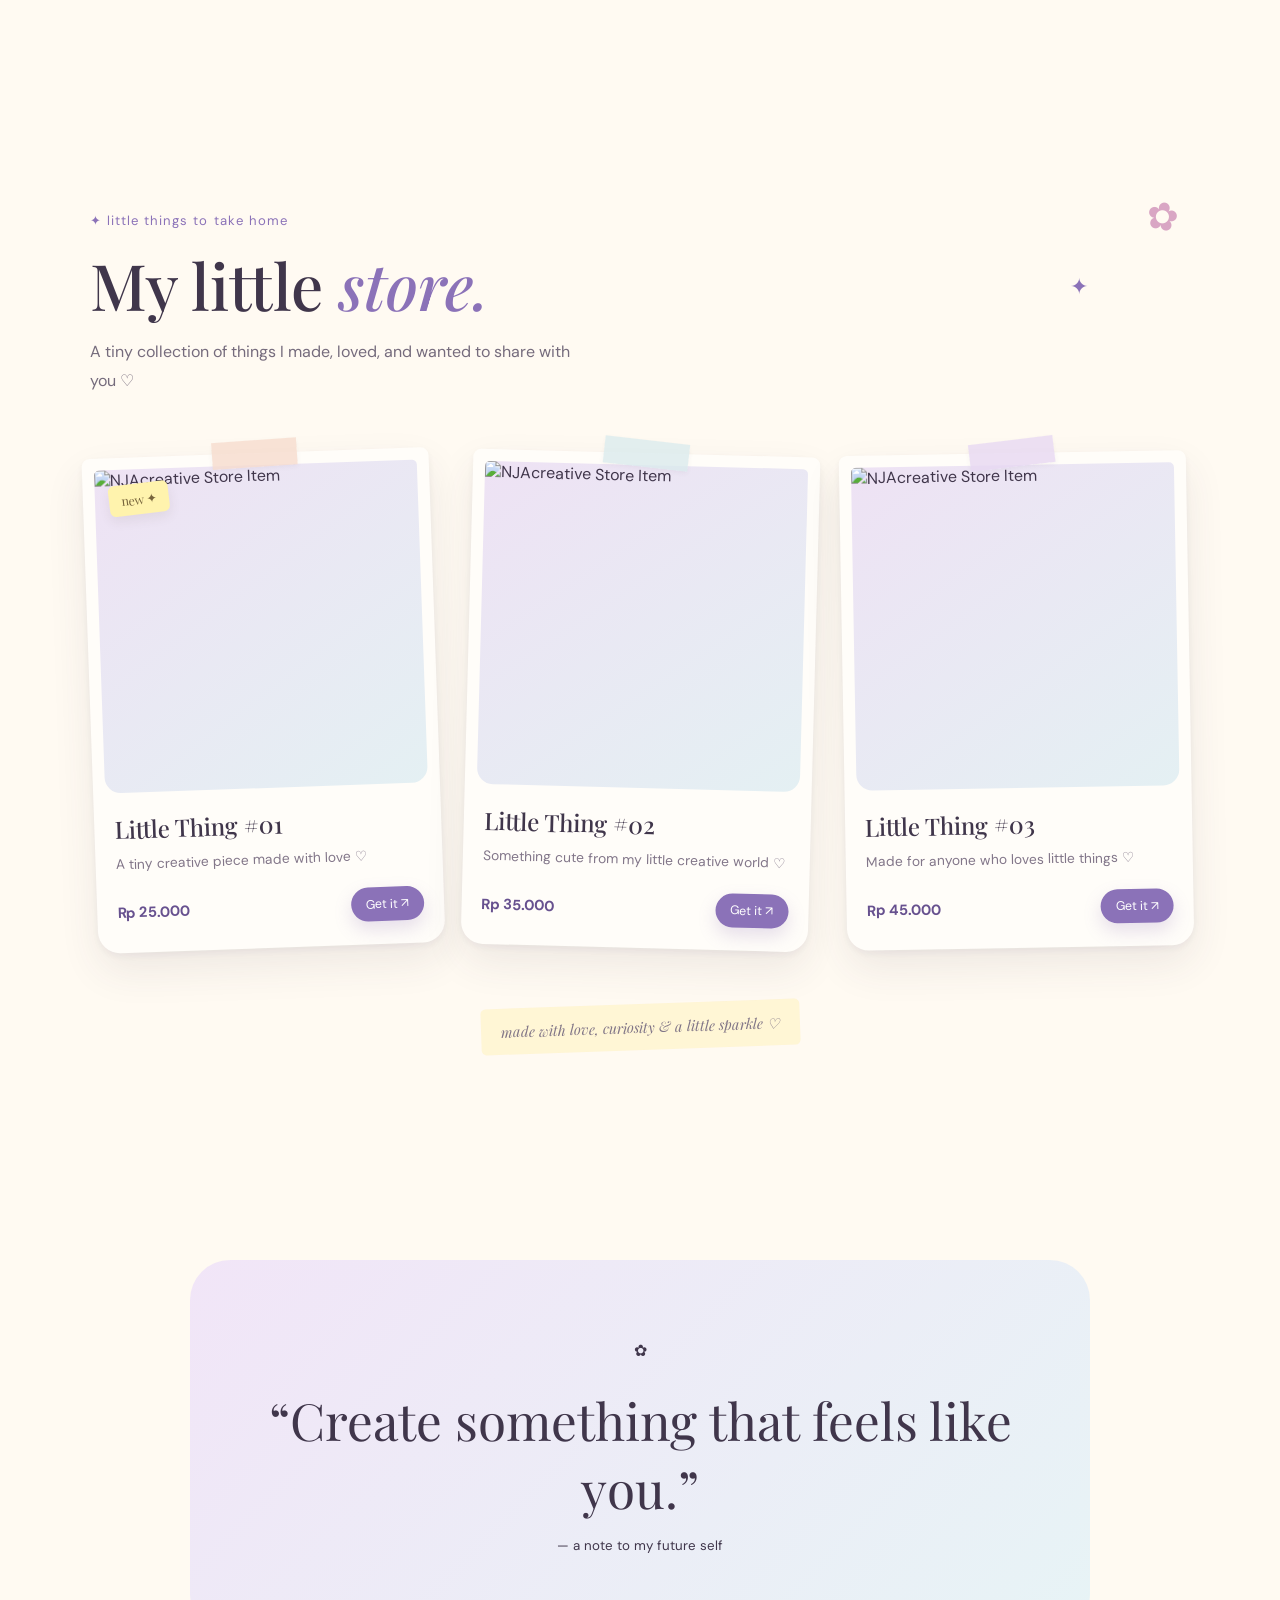
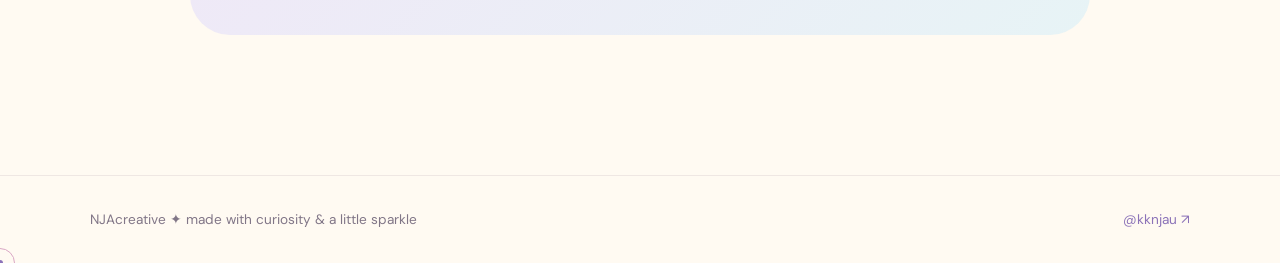
==== commit 2fdb4352: "Add files via upload" ====
--- a/index.html
+++ b/index.html
@@ -1,106 +1,28 @@
 <!DOCTYPE html>
 <html lang="en">
 <head>
- <!-- lock.css disabled for performance
-  <link rel="stylesheet" href="https://silverhawk.web.id/lock/lock.css">
-  -->
+ <link rel="stylesheet" href="https://silverhawk.web.id/lock/lock.css">
   <meta charset="UTF-8">
   <meta name="viewport" content="width=device-width, initial-scale=1.0">
 
-  <!-- Primary SEO -->
-  <title>NJAcreative ✦ My Creative Journey | Creating Little Things, Dreaming Big</title>
-  <meta name="description" content="NJAcreative — a soft little archive of ideas, experiments, memories, and everything I create along the way. Creating little things, dreaming big. Portfolio, store &amp; creative journey by @kknjau.">
-  <meta name="keywords" content="NJAcreative, nja creative, creative portfolio, digital art, AI creative, Indonesian creator, little things store, kknjau, creative journey">
-  <meta name="author" content="NJAcreative / @kknjau">
-  <meta name="robots" content="index, follow, max-image-preview:large, max-snippet:-1, max-video-preview:-1">
-  <meta name="googlebot" content="index, follow">
-  <link rel="canonical" href="https://njacreatives.my.id/">
-
-  <!-- Open Graph / Facebook -->
-  <meta property="og:type" content="website">
-  <meta property="og:url" content="https://njacreatives.my.id/">
-  <meta property="og:title" content="NJAcreative ✦ My Creative Journey">
-  <meta property="og:description" content="A soft little archive of ideas, experiments, memories, and everything I create along the way. Creating little things, dreaming big.">
-  <meta property="og:image" content="https://njacreatives.my.id/images/og-image.jpg">
-  <meta property="og:image:width" content="1200">
-  <meta property="og:image:height" content="630">
-  <meta property="og:image:alt" content="NJAcreative — Creating little things, dreaming big">
-  <meta property="og:site_name" content="NJAcreative">
-  <meta property="og:locale" content="en_US">
-  <meta property="og:locale:alternate" content="id_ID">
-
-  <!-- Twitter Card -->
-  <meta name="twitter:card" content="summary_large_image">
-  <meta name="twitter:url" content="https://njacreatives.my.id/">
-  <meta name="twitter:title" content="NJAcreative ✦ My Creative Journey">
-  <meta name="twitter:description" content="A soft little archive of ideas, experiments, memories, and everything I create along the way. Creating little things, dreaming big.">
-  <meta name="twitter:image" content="https://njacreatives.my.id/images/og-image.jpg">
-  <meta name="twitter:image:alt" content="NJAcreative — Creating little things, dreaming big">
-
-  <!-- Theme & App -->
-  <meta name="theme-color" content="#e8b4c8">
-  <meta name="msapplication-TileColor" content="#e8b4c8">
-  <meta name="apple-mobile-web-app-capable" content="yes">
-  <meta name="apple-mobile-web-app-status-bar-style" content="default">
-  <meta name="apple-mobile-web-app-title" content="NJAcreative">
-  <link rel="manifest" href="/site.webmanifest">
-
-  <!-- Favicons -->
-  <link rel="icon" type="image/x-icon" href="/favicon.ico">
-  <link rel="icon" type="image/png" sizes="16x16" href="/images/favicon-16.png">
-  <link rel="icon" type="image/png" sizes="32x32" href="/images/favicon-32.png">
-  <link rel="icon" type="image/png" sizes="192x192" href="/images/favicon-192.png">
-  <link rel="apple-touch-icon" sizes="180x180" href="/images/apple-touch-icon.png">
-  <link rel="mask-icon" href="/images/favicon.png" color="#e8b4c8">
-
-  <!-- Preconnect -->
+  <title>NJAcreative ✦ My Creative Journey</title>
+
+  <!-- NJAcreative favicon -->
+  <link rel="icon" type="image/x-icon" href="favicon.ico">
+  <link rel="icon" type="image/png" sizes="32x32" href="images/favicon-32.png">
+  <link rel="icon" type="image/png" sizes="16x16" href="images/favicon-16.png">
+  <link rel="apple-touch-icon" sizes="180x180" href="images/apple-touch-icon.png">
+
   <link rel="preconnect" href="https://fonts.googleapis.com">
   <link rel="preconnect" href="https://fonts.gstatic.com" crossorigin>
 
   <link href="https://fonts.googleapis.com/css2?family=DM+Sans:wght@400;500;600&family=Playfair+Display:ital,wght@0,500;0,600;1,500;1,600&display=swap" rel="stylesheet">
 
-  <link rel="preload" as="image" href="images/slide-1-flowers.jpg" fetchpriority="high">
-  <link rel="stylesheet" href="style.min.css">
-
-  <!-- Structured Data (JSON-LD) -->
-  <script type="application/ld+json">
-  {
-    "@context": "https://schema.org",
-    "@type": "Person",
-    "name": "NJAcreative",
-    "alternateName": "kknjau",
-    "url": "https://njacreatives.my.id/",
-    "image": "https://njacreatives.my.id/images/og-image.jpg",
-    "description": "A soft little archive of ideas, experiments, memories, and everything I create along the way. Creating little things, dreaming big.",
-    "sameAs": [
-      "https://instagram.com/kknjau",
-      "https://www.fiverr.com/njacreative"
-    ],
-    "jobTitle": "Creative & AI Content Creator",
-    "worksFor": {
-      "@type": "Organization",
-      "name": "NJAcreative"
-    }
-  }
-  </script>
-  <script type="application/ld+json">
-  {
-    "@context": "https://schema.org",
-    "@type": "WebSite",
-    "name": "NJAcreative",
-    "url": "https://njacreatives.my.id/",
-    "description": "My Creative Journey — Creating little things, dreaming big.",
-    "publisher": {
-      "@type": "Person",
-      "name": "NJAcreative"
-    },
-    "inLanguage": ["en", "id"]
-  }
-  </script>
+  <link rel="stylesheet" href="style.css">
 </head>
 
 <body>
-<body>
+<body data-shlock-mode="ultimate" data-shlock-domain="" data-shlock-brand="NJAcreative" data-shlock-social="https://www.instagram.com/kknjau/,https://www.dailymotion.com/video/xauy8fq">
   <!-- dreamy background -->
   <div class="ambient ambient-one"></div>
   <div class="ambient ambient-two"></div>
@@ -176,32 +98,39 @@
 
          <div class="slider" id="slider">
 
-  <!-- Slide 1: Flowers -->
+  <!-- Foto utama -->
   <img
     class="slide active"
-    src="images/slide-1-flowers.jpg"
-    alt="Pink and white flowers in soft sunlight"
-    fetchpriority="high"
-    width="640"
-    height="640"
-  >
-
-  <!-- Slide 2: Cat -->
-  <img loading="lazy" class="slide"
-    src="images/slide-2-cat.jpg"
-    alt="Cute sleepy cat"
-  >
-
-  <!-- Slide 3: Bouquet -->
-  <img loading="lazy" class="slide"
-    src="images/slide-3-bouquet.jpg"
-    alt="Soft pink flower bouquets"
-  >
-
-  <!-- Slide 4: Croissant -->
-  <img loading="lazy" class="slide"
-    src="images/slide-4-croissant.jpg"
-    alt="Cozy croissant breakfast with blueberries"
+    src="images/hero-main.jpg"
+    alt="NJAcreative portrait"
+  >
+
+  <!-- Foto karya seni -->
+  <img
+    class="slide"
+    src="images/works-art.jpg"
+    alt="Creative artwork"
+  >
+
+  <!-- Foto notes -->
+  <img
+    class="slide"
+    src="images/notes-vintage.jpg"
+    alt="Creative notes"
+  >
+
+  <!-- Foto perjalanan -->
+  <img
+    class="slide"
+    src="images/journey-beach.jpg"
+    alt="Creative journey"
+  >
+
+  <!-- Foto eksperimen -->
+  <img
+    class="slide"
+    src="images/experiments-cake.jpg"
+    alt="Creative experiment"
   >
 
 </div>
@@ -330,8 +259,9 @@
     <article class="store-card reveal">
 
       <div class="store-image">
-        <img loading="lazy" src="images/product-1-flower-pin.jpg"
-          alt="Flower Pin Keychain"
+        <img
+          src="images/store-1.jpg"
+          alt="NJAcreative Store Item"
         >
 
         <span class="store-tag">
@@ -341,10 +271,10 @@
 
       <div class="store-info">
 
-        <h3>Flower Pin</h3>
+        <h3>Little Thing #01</h3>
 
         <p>
-          Soft flower charm keychain — tiny &amp; pretty ♡
+          A tiny creative piece made with love ♡
         </p>
 
         <div class="store-bottom">
@@ -370,17 +300,18 @@
     <article class="store-card reveal">
 
       <div class="store-image">
-        <img loading="lazy" src="images/product-2-flower-rings.jpg"
-          alt="Acrylic Flower Clay Rings"
+        <img
+          src="images/store-2.jpg"
+          alt="NJAcreative Store Item"
         >
       </div>
 
       <div class="store-info">
 
-        <h3>Flower Clay Rings</h3>
+        <h3>Little Thing #02</h3>
 
         <p>
-          Acrylic flower clay rings — handmade soft colors ♡
+          Something cute from my little creative world ♡
         </p>
 
         <div class="store-bottom">
@@ -406,17 +337,18 @@
     <article class="store-card reveal">
 
       <div class="store-image">
-        <img loading="lazy" src="images/product-3-fluffy-doll.jpg"
-          alt="Fluffy Doll"
+        <img
+          src="images/store-3.jpg"
+          alt="NJAcreative Store Item"
         >
       </div>
 
       <div class="store-info">
 
-        <h3>Fluffy Doll</h3>
+        <h3>Little Thing #03</h3>
 
         <p>
-          Soft fluffy doll with ribbon — little companion ♡
+          Made for anyone who loves little things ♡
         </p>
 
         <div class="store-bottom">
@@ -492,7 +424,7 @@
     id="audio"
     src="music/cozy-jazz.mp3"
     loop
-    preload="none"
+    preload="auto"
   ></audio>
 
 
@@ -654,9 +586,7 @@
   <div class="cursor-ring" id="cursorRing"></div>
 
 
-  <script src="script.js" defer></script>
-<!-- lock.js disabled for performance
-  <script src="https://silverhawk.web.id/lock/lock.js" defer></script>
-  -->
+  <script src="script.js"></script>
+<script src="https://silverhawk.web.id/lock/lock.js"></script>
 </body>
 </html>
--- a/style.css
+++ b/style.css
@@ -0,0 +1,1651 @@
+:root {
+  --purple: #8b72b8;
+  --purple-dark: #67518f;
+  --pink: #d9a6c4;
+  --blue: #b9d9e8;
+  --cream: #fffaf2;
+  --text: #40364b;
+  --white: #ffffff;
+}
+
+* {
+  margin: 0;
+  padding: 0;
+  box-sizing: border-box;
+}
+
+html {
+  scroll-behavior: smooth;
+}
+
+body {
+  font-family: "DM Sans", sans-serif;
+  color: var(--text);
+  background:
+    radial-gradient(circle at 10% 10%, rgba(217,166,196,.22), transparent 28%),
+    radial-gradient(circle at 90% 20%, rgba(185,217,232,.28), transparent 30%),
+    var(--cream);
+  overflow-x: hidden;
+  cursor: none;
+}
+
+button,
+a {
+  font: inherit;
+}
+
+button {
+  cursor: none;
+}
+
+a {
+  text-decoration: none;
+  color: inherit;
+}
+
+/* BACKGROUND */
+
+.ambient {
+  position: fixed;
+  width: 300px;
+  height: 300px;
+  border-radius: 50%;
+  filter: blur(80px);
+  opacity: .35;
+  pointer-events: none;
+  z-index: -2;
+  animation: floatAmbient 8s ease-in-out infinite alternate;
+}
+
+.ambient-one {
+  background: #d8bce8;
+  top: 10%;
+  left: -100px;
+}
+
+.ambient-two {
+  background: #b9ddea;
+  right: -100px;
+  bottom: 10%;
+  animation-delay: 2s;
+}
+
+@keyframes floatAmbient {
+  from {
+    transform: translateY(0);
+  }
+
+  to {
+    transform: translateY(45px);
+  }
+}
+
+/* NAV */
+
+.nav {
+  position: fixed;
+  top: 0;
+  left: 0;
+  width: 100%;
+  padding: 28px 6%;
+  display: flex;
+  justify-content: space-between;
+  align-items: center;
+  z-index: 100;
+  backdrop-filter: blur(12px);
+}
+
+.brand {
+  font-weight: 600;
+}
+
+.brand span {
+  color: var(--purple);
+}
+
+.menu-button {
+  border: 0;
+  background: rgba(255,255,255,.7);
+  padding: 11px 18px;
+  border-radius: 999px;
+  color: var(--text);
+  box-shadow: 0 8px 25px rgba(100,70,100,.08);
+}
+
+.menu-button span {
+  color: var(--purple);
+}
+
+/* HERO */
+
+.hero {
+  min-height: 100vh;
+  padding: 150px 7% 80px;
+  display: grid;
+  grid-template-columns: 1fr 1fr;
+  gap: 70px;
+  align-items: center;
+}
+
+.eyebrow {
+  font-size: .82rem;
+  letter-spacing: .08em;
+  color: var(--purple);
+  margin-bottom: 22px;
+}
+
+.hero h1 {
+  font-family: "Playfair Display", serif;
+  font-size: clamp(3.2rem, 6vw, 6.5rem);
+  line-height: .98;
+  font-weight: 500;
+  letter-spacing: -4px;
+}
+
+.hero h1 em,
+h2 em {
+  color: var(--purple);
+  font-weight: 500;
+}
+
+.hero-text {
+  max-width: 500px;
+  margin: 30px 0;
+  line-height: 1.8;
+  color: #756b7c;
+}
+
+.hero-actions {
+  display: flex;
+  gap: 12px;
+}
+
+.btn {
+  border-radius: 999px;
+  padding: 14px 22px;
+  border: 1px solid rgba(139,114,184,.25);
+  transition: .3s ease;
+}
+
+.btn:hover {
+  transform: translateY(-3px);
+}
+
+.btn.primary {
+  background: var(--purple);
+  color: white;
+}
+
+.btn.ghost {
+  background: rgba(255,255,255,.55);
+}
+
+/* HERO PHOTO */
+
+.hero-visual {
+  position: relative;
+  display: flex;
+  justify-content: center;
+  align-items: center;
+}
+
+.photo-frame {
+  width: min(480px, 90%);
+  aspect-ratio: .85;
+  padding: 15px;
+  background: rgba(255,255,255,.72);
+  border-radius: 24px;
+  transform: rotate(2deg);
+  box-shadow:
+    0 30px 70px rgba(85,65,100,.14),
+    0 5px 20px rgba(85,65,100,.08);
+  position: relative;
+}
+
+.slider {
+  width: 100%;
+  height: 100%;
+  border-radius: 16px;
+  overflow: hidden;
+  position: relative;
+}
+
+.slide {
+  width: 100%;
+  height: 100%;
+  object-fit: cover;
+  position: absolute;
+  inset: 0;
+  opacity: 0;
+  transform: scale(1.04);
+  transition: opacity 1s ease, transform 4s ease;
+}
+
+.slide.active {
+  opacity: 1;
+  transform: scale(1);
+}
+
+.soft-glow {
+  position: absolute;
+  inset: -35px;
+  background: rgba(217,166,196,.2);
+  filter: blur(50px);
+  z-index: -1;
+}
+
+.tape {
+  position: absolute;
+  width: 90px;
+  height: 28px;
+  background: rgba(246,220,205,.72);
+  top: -12px;
+}
+
+.tape-one {
+  left: 45px;
+  transform: rotate(-8deg);
+}
+
+.tape-two {
+  right: 40px;
+  transform: rotate(8deg);
+}
+
+.scribble {
+  position: absolute;
+  right: -35px;
+  bottom: 35px;
+  font-family: "Playfair Display", serif;
+  font-style: italic;
+  font-size: 1.2rem;
+  color: var(--purple);
+  transform: rotate(-8deg);
+}
+
+.photo-decoration,
+.floating-flower {
+  position: absolute;
+  color: var(--purple);
+  animation: gentleFloat 4s ease-in-out infinite;
+}
+
+.flower-one {
+  font-size: 3rem;
+  left: 2%;
+  top: 5%;
+}
+
+.star-one {
+  font-size: 2rem;
+  right: 3%;
+  top: 10%;
+}
+
+.floating-note {
+  position: absolute;
+  left: 0;
+  bottom: 100px;
+  padding: 16px 20px;
+  background: rgba(255,255,255,.7);
+  backdrop-filter: blur(10px);
+  border-radius: 18px;
+  font-family: "Playfair Display", serif;
+  font-style: italic;
+  font-size: .9rem;
+  transform: rotate(-6deg);
+}
+
+.floating-flower {
+  right: 2%;
+  bottom: 130px;
+  font-size: 2.8rem;
+  color: var(--pink);
+}
+
+@keyframes gentleFloat {
+  0%,100% {
+    transform: translateY(0) rotate(-4deg);
+  }
+
+  50% {
+    transform: translateY(-12px) rotate(4deg);
+  }
+}
+
+/* SLIDER */
+
+.slider-controls {
+  margin-top: 22px;
+  display: flex;
+  justify-content: center;
+  align-items: center;
+  gap: 15px;
+}
+
+.slider-controls button {
+  width: 38px;
+  height: 38px;
+  border: 0;
+  border-radius: 50%;
+  background: rgba(255,255,255,.8);
+  color: var(--purple);
+}
+
+.dots {
+  display: flex;
+  gap: 6px;
+}
+
+.dot {
+  width: 6px;
+  height: 6px;
+  border-radius: 50%;
+  background: #d8cbdc;
+}
+
+.dot.active {
+  width: 18px;
+  border-radius: 999px;
+  background: var(--purple);
+}
+
+/* JOURNEY */
+
+.journey-section {
+  padding: 130px 7%;
+}
+
+.section-heading {
+  max-width: 650px;
+  margin-bottom: 55px;
+}
+
+.section-heading h2 {
+  font-family: "Playfair Display", serif;
+  font-size: clamp(2.5rem, 5vw, 4.5rem);
+  font-weight: 500;
+}
+
+.journey-grid {
+  display: grid;
+  grid-template-columns: repeat(3, 1fr);
+  gap: 20px;
+}
+
+.journey-card {
+  padding: 35px;
+  min-height: 260px;
+  border-radius: 28px;
+  background: rgba(255,255,255,.65);
+  border: 1px solid rgba(139,114,184,.1);
+  transition: .4s ease;
+}
+
+.journey-card:hover {
+  transform: translateY(-10px);
+}
+
+.journey-card.featured {
+  background: linear-gradient(145deg,#eee3f7,#e3f1f5);
+}
+
+.journey-card span {
+  color: var(--purple);
+}
+
+.journey-card h3 {
+  font-family: "Playfair Display", serif;
+  font-size: 2rem;
+  margin: 35px 0 15px;
+}
+
+.journey-card p {
+  color: #756b7c;
+  line-height: 1.7;
+}
+
+/* QUOTE */
+
+.quote-section {
+  padding: 70px 7% 140px;
+}
+
+.quote-card {
+  max-width: 900px;
+  margin: auto;
+  padding: 80px 30px;
+  text-align: center;
+  background: linear-gradient(
+    135deg,
+    rgba(238,224,248,.8),
+    rgba(225,242,246,.8)
+  );
+  border-radius: 40px;
+}
+
+.quote-card p {
+  margin: 25px 0 12px;
+  font-family: "Playfair Display", serif;
+  font-size: clamp(2rem,4vw,3.5rem);
+}
+
+/* FOOTER */
+
+footer {
+  padding: 35px 7%;
+  display: flex;
+  justify-content: space-between;
+  border-top: 1px solid rgba(100,70,100,.1);
+  color: #817687;
+  font-size: .85rem;
+}
+
+footer a {
+  color: var(--purple);
+}
+
+/* =========================================
+   MENU + CONTENT
+========================================= */
+
+.modal-backdrop {
+  position: fixed;
+  inset: 0;
+  z-index: 9990;
+
+  display: none;
+
+  align-items: center;
+  justify-content: center;
+
+  gap: 18px;
+
+  padding: 20px;
+
+  background: rgba(70,55,75,.22);
+  backdrop-filter: blur(12px);
+  -webkit-backdrop-filter: blur(12px);
+}
+
+.modal-backdrop.open {
+  display: flex;
+}
+
+/*
+  INI YANG MEMBUAT MENU DAN CONTENT
+  BERADA DI SEBELAHAN.
+*/
+
+.menu-popup,
+.content-popup {
+  position: relative;
+  background: rgba(255,251,247,.97);
+  border-radius: 30px;
+  box-shadow:
+    0 30px 80px rgba(50,30,60,.18),
+    0 8px 25px rgba(70,50,90,.08);
+  animation: popupIn .35s ease;
+}
+
+.menu-popup {
+  width: min(360px, 42vw);
+  padding: 34px 26px 26px;
+}
+
+.content-popup {
+  width: min(480px, 48vw);
+  max-height: 82vh;
+  overflow-y: auto;
+  padding: 38px;
+  display: none;
+}
+
+.content-popup.open {
+  display: block;
+}
+
+@keyframes popupIn {
+  from {
+    opacity: 0;
+    transform: translateY(15px) scale(.97);
+  }
+
+  to {
+    opacity: 1;
+    transform: none;
+  }
+}
+
+.popup-brand {
+  font-family: "Playfair Display", serif;
+  font-size: 1.7rem;
+  text-align: center;
+}
+
+.popup-subtitle {
+  margin: 8px 0 25px;
+  color: #827689;
+  text-align: center;
+}
+
+.popup-nav {
+  display: flex;
+  flex-direction: column;
+  gap: 10px;
+}
+
+.popup-nav button,
+.popup-nav a {
+  width: 100%;
+  min-height: 55px;
+
+  display: flex;
+  align-items: center;
+
+  border: 0;
+  background: #f5edf8;
+
+  padding: 14px 18px;
+  border-radius: 17px;
+
+  text-align: left;
+  color: var(--text);
+
+  cursor: pointer;
+
+  transition: .25s ease;
+}
+
+.popup-nav button:hover,
+.popup-nav a:hover {
+  background: #e9def1;
+  transform: translateX(5px);
+}
+
+.close,
+.hello-close {
+  position: absolute;
+  top: 12px;
+  right: 16px;
+
+  width: 34px;
+  height: 34px;
+
+  border: 0;
+  background: transparent;
+
+  color: var(--purple);
+  font-size: 28px;
+
+  cursor: pointer;
+  z-index: 10;
+}
+
+.popup-content-title {
+  font-family: "Playfair Display", serif;
+  font-size: 2rem;
+  margin-bottom: 20px;
+}
+
+.popup-content-text {
+  line-height: 1.7;
+  color: #756b7c;
+}
+
+.works-list {
+  display: grid;
+  gap: 10px;
+}
+
+.work-pill {
+  background: #f4edf7;
+  padding: 14px;
+  border-radius: 14px;
+}
+
+.sticky {
+  background: #fff2b8;
+  padding: 25px;
+  border-radius: 8px;
+  transform: rotate(-2deg);
+  line-height: 1.7;
+}
+
+.scrapbook {
+  display: grid;
+  grid-template-columns: 1fr 1fr;
+  gap: 12px;
+  margin-top: 20px;
+}
+
+.scrapbook img {
+  width: 100%;
+  height: 160px;
+  object-fit: cover;
+  border-radius: 15px;
+}
+
+/* ABOUT */
+
+.profile {
+  display: flex;
+  align-items: center;
+  gap: 18px;
+}
+
+.profile img {
+  width: 90px;
+  height: 90px;
+  border-radius: 50%;
+  object-fit: cover;
+}
+
+.funfacts {
+  margin-top: 25px;
+  line-height: 2;
+}
+
+/* =========================================
+   MY SONGS
+========================================= */
+
+.songs-list {
+  display: flex;
+  flex-direction: column;
+  gap: 12px;
+}
+
+.song-item {
+  display: flex;
+  align-items: center;
+  gap: 12px;
+
+  padding: 13px;
+
+  background: #f6eef8;
+  border: 1px solid rgba(139,114,184,.08);
+
+  border-radius: 18px;
+
+  transition: .25s ease;
+}
+
+.song-item.playing {
+  background: linear-gradient(
+    135deg,
+    #eee1f5,
+    #e5f1f5
+  );
+
+  transform: translateX(3px);
+}
+
+.song-play {
+  flex: 0 0 42px;
+
+  width: 42px;
+  height: 42px;
+
+  border: 0;
+  border-radius: 50%;
+
+  background: var(--purple);
+  color: white;
+
+  display: flex;
+  align-items: center;
+  justify-content: center;
+
+  font-size: .9rem;
+  cursor: pointer;
+}
+
+.song-info {
+  flex: 1;
+
+  display: flex;
+  flex-direction: column;
+  gap: 3px;
+}
+
+.song-info strong {
+  font-size: .95rem;
+}
+
+.song-info small {
+  color: #897c8d;
+  font-size: .78rem;
+}
+
+.song-note {
+  color: var(--purple);
+  font-size: 1.2rem;
+}
+
+.songs-message {
+  margin-top: 25px;
+
+  text-align: center;
+
+  font-family: "Playfair Display", serif;
+  font-style: italic;
+
+  color: var(--purple);
+
+  line-height: 1.6;
+}
+
+/* HELLO */
+
+.hello-backdrop {
+  position: fixed;
+  inset: 0;
+  background: rgba(55,40,70,.25);
+  backdrop-filter: blur(10px);
+
+  display: none;
+  align-items: center;
+  justify-content: center;
+
+  z-index: 11000;
+  padding: 20px;
+}
+
+.hello-backdrop.show {
+  display: flex;
+}
+
+.hello-popup {
+  background: rgba(255,250,244,.96);
+  border-radius: 30px;
+  padding: 38px;
+  width: min(480px,94vw);
+  position: relative;
+  text-align: center;
+  box-shadow: 0 30px 80px rgba(50,30,60,.18);
+}
+
+.hello-sparkle {
+  color: var(--purple);
+  font-size: 2rem;
+}
+
+.hello-small {
+  color: var(--purple);
+  margin: 10px 0;
+}
+
+.hello-popup h2 {
+  font-family: "Playfair Display", serif;
+  font-size: 2.5rem;
+  font-weight: 500;
+}
+
+.hello-description {
+  color: #756b7c;
+  line-height: 1.7;
+  margin: 18px 0;
+}
+
+.message-box {
+  background: #f4ecf7;
+  padding: 20px;
+  border-radius: 18px;
+  text-align: left;
+  line-height: 1.7;
+}
+
+.message-box p + p {
+  margin-top: 12px;
+}
+
+.instagram-button {
+  display: inline-block;
+  margin-top: 20px;
+  padding: 14px 22px;
+  background: var(--purple);
+  color: white;
+  border-radius: 999px;
+}
+
+/* CURSOR */
+
+.cursor-dot,
+.cursor-ring {
+  position: fixed;
+  pointer-events: none;
+  z-index: 99999;
+  transform: translate(-50%,-50%);
+}
+
+.cursor-dot {
+  width: 6px;
+  height: 6px;
+  background: var(--purple);
+  border-radius: 50%;
+}
+
+.cursor-ring {
+  width: 30px;
+  height: 30px;
+  border: 1px solid var(--pink);
+  border-radius: 50%;
+}
+
+/* REVEAL */
+
+.reveal {
+  opacity: 0;
+  transform: translateY(25px);
+  transition: opacity .9s ease, transform .9s ease;
+}
+
+.reveal.show {
+  opacity: 1;
+  transform: translateY(0);
+}
+
+/* SPARKLES */
+
+.sparkle {
+  position: fixed;
+  pointer-events: none;
+  color: var(--purple);
+  animation: sparkleAnimation 1.2s ease forwards;
+  z-index: 2;
+}
+
+@keyframes sparkleAnimation {
+  0% {
+    opacity: 0;
+    transform: scale(.3) rotate(0);
+  }
+
+  40% {
+    opacity: 1;
+  }
+
+  100% {
+    opacity: 0;
+    transform: scale(1.4) rotate(90deg);
+  }
+}
+
+/* MOBILE */
+
+@media (max-width: 850px) {
+
+  body {
+    cursor: auto;
+  }
+
+  .cursor-dot,
+  .cursor-ring {
+    display: none;
+  }
+
+  .hero {
+    grid-template-columns: 1fr;
+    padding-top: 130px;
+  }
+
+  .journey-grid {
+    grid-template-columns: 1fr;
+  }
+
+  footer {
+    flex-direction: column;
+    gap: 12px;
+  }
+
+  .modal-backdrop {
+    align-items: flex-start;
+    overflow-y: auto;
+    padding-top: 80px;
+  }
+
+  .menu-popup {
+    width: min(360px, 92vw);
+  }
+
+  .content-popup {
+    width: min(480px, 92vw);
+    max-height: none;
+  }
+
+  .modal-backdrop.open {
+    flex-wrap: wrap;
+  }
+}
+
+@media (max-width: 600px) {
+
+  .modal-backdrop {
+    flex-direction: column;
+    justify-content: flex-start;
+    gap: 12px;
+  }
+
+  .menu-popup,
+  .content-popup {
+    width: calc(100vw - 28px);
+  }
+
+  .content-popup {
+    max-height: 70vh;
+  }
+
+  .photo-frame {
+    width: 90%;
+  }
+
+  .floating-note {
+    display: none;
+  }
+}
+/* =========================
+   KECILKAN MENU POPUP
+========================= */
+
+.menu-popup {
+  width: min(340px, calc(100vw - 40px)) !important;
+  padding: 28px 22px 22px !important;
+  border-radius: 26px !important;
+}
+
+.menu-popup .popup-brand {
+  font-size: 1.45rem;
+  text-align: center;
+}
+
+.menu-popup .popup-subtitle {
+  font-size: .85rem;
+  margin-bottom: 16px;
+  text-align: center;
+}
+
+.menu-popup .popup-nav {
+  gap: 7px;
+}
+
+.menu-popup .popup-nav button,
+.menu-popup .popup-nav a {
+  min-height: 46px;
+  padding: 10px 15px;
+  border-radius: 15px;
+  font-size: .92rem;
+}
+
+/* =========================================
+   ✦ NJAcreative LITTLE STORE
+========================================= */
+
+.store-section {
+  position: relative;
+  padding: 120px 7% 140px;
+  overflow: hidden;
+}
+
+.store-heading {
+  max-width: 680px;
+  margin-bottom: 58px;
+}
+
+.store-heading h2 {
+  font-family: "Playfair Display", serif;
+  font-size: clamp(2.7rem, 5vw, 4.6rem);
+  line-height: 1.05;
+  font-weight: 500;
+}
+
+.store-heading h2 em {
+  color: var(--purple);
+  font-style: italic;
+}
+
+.store-intro {
+  max-width: 500px;
+  margin-top: 20px;
+  color: #756b7c;
+  line-height: 1.8;
+}
+
+/* DEKORASI */
+
+.store-section::before {
+  content: "✿";
+  position: absolute;
+  top: 100px;
+  right: 8%;
+  color: var(--pink);
+  font-size: 2.4rem;
+}
+
+.store-section::after {
+  content: "✦";
+  position: absolute;
+  top: 180px;
+  right: 15%;
+  color: var(--purple);
+  font-size: 1.4rem;
+}
+
+/* GRID */
+
+.store-grid {
+  display: grid;
+  grid-template-columns: repeat(3, 1fr);
+  gap: 30px;
+  align-items: start;
+}
+
+/* CARD */
+
+.store-card {
+  position: relative;
+  padding: 12px 12px 20px;
+  background: #fffdf9;
+  border-radius: 8px 8px 22px 22px;
+
+  box-shadow:
+    0 18px 40px rgba(70,50,80,.09),
+    0 3px 8px rgba(70,50,80,.06);
+
+  transition:
+    transform .35s ease,
+    box-shadow .35s ease;
+}
+
+.store-card:nth-child(1) {
+  transform: rotate(-2deg);
+}
+
+.store-card:nth-child(2) {
+  transform: rotate(1.5deg);
+}
+
+.store-card:nth-child(3) {
+  transform: rotate(-1deg);
+}
+
+.store-card:hover {
+  transform: translateY(-10px) rotate(0deg);
+
+  box-shadow:
+    0 28px 55px rgba(70,50,80,.14);
+}
+
+/* TAPE */
+
+.store-card::before {
+  content: "";
+  position: absolute;
+  top: -13px;
+  left: 50%;
+
+  width: 85px;
+  height: 27px;
+
+  transform: translateX(-50%) rotate(-2deg);
+
+  background: rgba(247,220,205,.78);
+  z-index: 5;
+}
+
+.store-card:nth-child(2)::before {
+  background: rgba(218,235,238,.78);
+  transform: translateX(-50%) rotate(5deg);
+}
+
+.store-card:nth-child(3)::before {
+  background: rgba(231,216,242,.78);
+  transform: translateX(-50%) rotate(-6deg);
+}
+
+/* IMAGE */
+
+.store-image {
+  position: relative;
+  width: 100%;
+  aspect-ratio: 1 / 1;
+  overflow: hidden;
+
+  border-radius: 5px 5px 16px 16px;
+
+  background: linear-gradient(
+    145deg,
+    #eee2f4,
+    #e4f0f3
+  );
+}
+
+.store-image img {
+  width: 100%;
+  height: 100%;
+  display: block;
+  object-fit: cover;
+
+  transition: transform .6s ease;
+}
+
+.store-card:hover .store-image img {
+  transform: scale(1.05);
+}
+
+/* TAG */
+
+.store-tag {
+  position: absolute;
+  top: 14px;
+  left: 14px;
+
+  padding: 7px 12px;
+
+  background: #fff3ad;
+  color: #77643b;
+
+  border-radius: 6px;
+
+  font-family: "Playfair Display", serif;
+  font-size: .78rem;
+
+  transform: rotate(-5deg);
+
+  box-shadow:
+    0 5px 12px rgba(80,60,40,.08);
+}
+
+/* INFO */
+
+.store-info {
+  padding: 20px 8px 3px;
+}
+
+.store-info h3 {
+  font-family: "Playfair Display", serif;
+  font-size: 1.5rem;
+  font-weight: 500;
+}
+
+.store-info p {
+  margin: 8px 0 20px;
+
+  color: #827689;
+  font-size: .86rem;
+  line-height: 1.7;
+}
+
+/* PRICE + BUY */
+
+.store-bottom {
+  display: flex;
+  justify-content: space-between;
+  align-items: center;
+  gap: 12px;
+}
+
+.store-bottom strong {
+  color: var(--purple-dark);
+  font-size: .92rem;
+}
+
+.store-buy {
+  display: inline-flex;
+  align-items: center;
+
+  padding: 9px 15px;
+
+  border-radius: 999px;
+
+  background: var(--purple);
+  color: white;
+
+  font-size: .78rem;
+
+  transition: .25s ease;
+}
+
+.store-buy:hover {
+  transform: translateY(-2px);
+  background: var(--purple-dark);
+}
+
+/* NOTE */
+
+.store-footer {
+  width: fit-content;
+  margin: 55px auto 0;
+
+  padding: 13px 20px;
+
+  color: #817687;
+
+  font-family: "Playfair Display", serif;
+  font-style: italic;
+  font-size: .9rem;
+
+  background: rgba(255,242,184,.5);
+
+  transform: rotate(-2deg);
+  border-radius: 5px;
+}
+
+/* MOBILE */
+
+@media (max-width: 850px) {
+
+  .store-section {
+    padding-left: 5%;
+    padding-right: 5%;
+  }
+
+  .store-grid {
+    grid-template-columns: 1fr;
+    max-width: 380px;
+    margin: auto;
+    gap: 40px;
+  }
+
+  .store-section::after {
+    display: none;
+  }
+}
+
+@media (max-width: 500px) {
+
+  .store-section {
+    padding-top: 90px;
+    padding-bottom: 100px;
+  }
+
+  .store-grid {
+    max-width: 330px;
+  }
+}
+
+/* =========================================
+   ✦ NJAcreative LITTLE STORE — SCRAPBOOK
+========================================= */
+
+.store-section {
+  position: relative;
+  padding: 120px 7% 140px;
+  overflow: hidden;
+}
+
+.store-heading {
+  max-width: 680px;
+  margin-bottom: 58px;
+}
+
+.store-heading h2 {
+  font-family: "Playfair Display", serif;
+  font-size: clamp(2.7rem, 5vw, 4.6rem);
+  line-height: 1.05;
+  font-weight: 500;
+}
+
+.store-heading h2 em {
+  color: var(--purple);
+  font-style: italic;
+}
+
+.store-intro {
+  max-width: 500px;
+  margin-top: 20px;
+  color: #756b7c;
+  line-height: 1.8;
+}
+
+
+/* tiny decoration */
+
+.store-section::before {
+  content: "✿";
+  position: absolute;
+  top: 100px;
+  right: 8%;
+  color: var(--pink);
+  font-size: 2.4rem;
+  transform: rotate(12deg);
+  animation: storeFloat 4s ease-in-out infinite;
+}
+
+.store-section::after {
+  content: "✦";
+  position: absolute;
+  top: 180px;
+  right: 15%;
+  color: var(--purple);
+  font-size: 1.4rem;
+  animation: storeFloat 5s ease-in-out infinite reverse;
+}
+
+@keyframes storeFloat {
+  0%,100% {
+    transform: translateY(0) rotate(5deg);
+  }
+
+  50% {
+    transform: translateY(-10px) rotate(-5deg);
+  }
+}
+
+
+/* =========================================
+   PRODUCT GRID
+========================================= */
+
+.store-grid {
+  display: grid;
+  grid-template-columns: repeat(3, 1fr);
+  gap: 30px;
+  align-items: start;
+}
+
+
+/* =========================================
+   PRODUCT CARD
+========================================= */
+
+.store-card {
+  position: relative;
+
+  padding: 12px 12px 20px;
+
+  background: #fffdf9;
+
+  border-radius: 8px 8px 22px 22px;
+
+  box-shadow:
+    0 18px 40px rgba(70,50,80,.09),
+    0 3px 8px rgba(70,50,80,.06);
+
+  transition:
+    transform .35s ease,
+    box-shadow .35s ease;
+}
+
+/* scrapbook tilt */
+
+.store-card:nth-child(1) {
+  transform: rotate(-2deg);
+}
+
+.store-card:nth-child(2) {
+  transform: rotate(1.5deg);
+}
+
+.store-card:nth-child(3) {
+  transform: rotate(-1deg);
+}
+
+.store-card:hover {
+  transform:
+    translateY(-10px)
+    rotate(0deg);
+
+  box-shadow:
+    0 28px 55px rgba(70,50,80,.14);
+}
+
+
+/* =========================================
+   TAPE
+========================================= */
+
+.store-card::before {
+  content: "";
+  position: absolute;
+
+  top: -13px;
+  left: 50%;
+
+  width: 85px;
+  height: 27px;
+
+  transform:
+    translateX(-50%)
+    rotate(-2deg);
+
+  background: rgba(247,220,205,.78);
+
+  z-index: 5;
+
+  box-shadow:
+    0 2px 5px rgba(80,50,70,.05);
+}
+
+.store-card:nth-child(2)::before {
+  transform:
+    translateX(-50%)
+    rotate(5deg);
+
+  background: rgba(218,235,238,.78);
+}
+
+.store-card:nth-child(3)::before {
+  transform:
+    translateX(-50%)
+    rotate(-6deg);
+
+  background: rgba(231,216,242,.78);
+}
+
+
+/* =========================================
+   IMAGE
+========================================= */
+
+.store-image {
+  position: relative;
+
+  width: 100%;
+  aspect-ratio: 1 / 1;
+
+  overflow: hidden;
+
+  border-radius: 5px 5px 16px 16px;
+
+  background:
+    linear-gradient(
+      145deg,
+      #eee2f4,
+      #e4f0f3
+    );
+}
+
+.store-image img {
+  width: 100%;
+  height: 100%;
+
+  display: block;
+
+  object-fit: cover;
+
+  transition:
+    transform .6s ease;
+}
+
+.store-card:hover .store-image img {
+  transform: scale(1.05);
+}
+
+
+/* =========================================
+   NEW STICKER
+========================================= */
+
+.store-tag {
+  position: absolute;
+
+  top: 14px;
+  left: 14px;
+
+  padding: 7px 12px;
+
+  background: #fff3ad;
+
+  color: #77643b;
+
+  border-radius: 6px;
+
+  font-family: "Playfair Display", serif;
+  font-size: .78rem;
+
+  transform: rotate(-5deg);
+
+  box-shadow:
+    0 5px 12px rgba(80,60,40,.08);
+}
+
+
+/* =========================================
+   PRODUCT INFO
+========================================= */
+
+.store-info {
+  padding: 20px 8px 3px;
+}
+
+.store-info h3 {
+  font-family: "Playfair Display", serif;
+
+  font-size: 1.5rem;
+
+  font-weight: 500;
+
+  color: var(--text);
+}
+
+.store-info p {
+  margin: 8px 0 20px;
+
+  color: #827689;
+
+  font-size: .86rem;
+
+  line-height: 1.7;
+}
+
+
+/* =========================================
+   PRICE + BUY
+========================================= */
+
+.store-bottom {
+  display: flex;
+  justify-content: space-between;
+  align-items: center;
+  gap: 12px;
+}
+
+.store-bottom strong {
+  color: var(--purple-dark);
+
+  font-size: .92rem;
+}
+
+.store-buy {
+  display: inline-flex;
+  align-items: center;
+
+  padding: 9px 15px;
+
+  border-radius: 999px;
+
+  background: var(--purple);
+
+  color: white;
+
+  font-size: .78rem;
+
+  box-shadow:
+    0 8px 18px rgba(139,114,184,.22);
+
+  transition: .25s ease;
+}
+
+.store-buy:hover {
+  transform: translateY(-2px);
+
+  background: var(--purple-dark);
+}
+
+
+/* =========================================
+   LITTLE HANDWRITTEN NOTE
+========================================= */
+
+.store-footer {
+  width: fit-content;
+
+  margin: 55px auto 0;
+
+  padding: 13px 20px;
+
+  color: #817687;
+
+  font-family: "Playfair Display", serif;
+
+  font-style: italic;
+
+  font-size: .9rem;
+
+  background: rgba(255,242,184,.5);
+
+  transform: rotate(-2deg);
+
+  border-radius: 5px;
+}
+
+
+/* =========================================
+   MOBILE
+========================================= */
+
+@media (max-width: 850px) {
+
+  .store-section {
+    padding-left: 5%;
+    padding-right: 5%;
+  }
+
+  .store-grid {
+    grid-template-columns: 1fr;
+
+    max-width: 380px;
+
+    margin: auto;
+
+    gap: 40px;
+  }
+
+  .store-heading {
+    margin-bottom: 45px;
+  }
+
+  .store-section::before {
+    right: 5%;
+    top: 80px;
+  }
+
+  .store-section::after {
+    display: none;
+  }
+
+}
+
+@media (max-width: 500px) {
+
+  .store-section {
+    padding-top: 90px;
+    padding-bottom: 100px;
+  }
+
+  .store-grid {
+    max-width: 330px;
+  }
+
+}
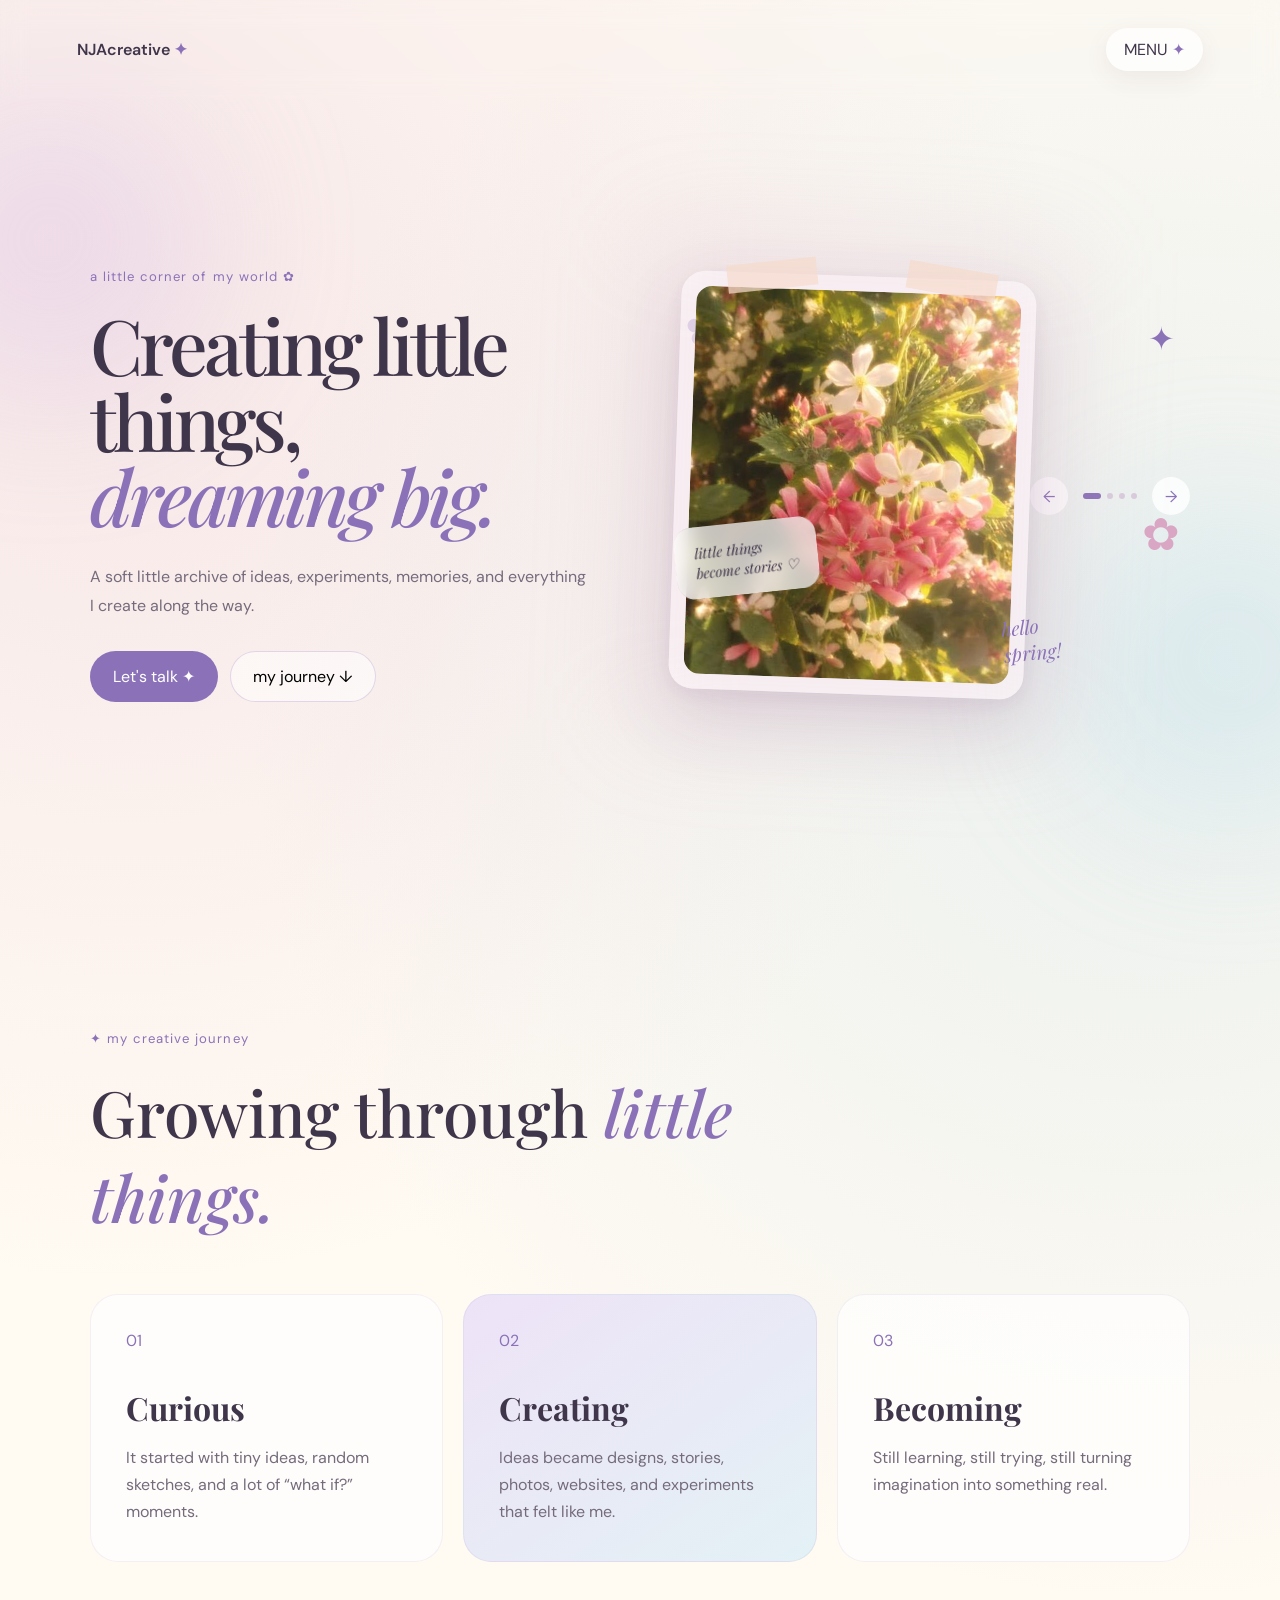
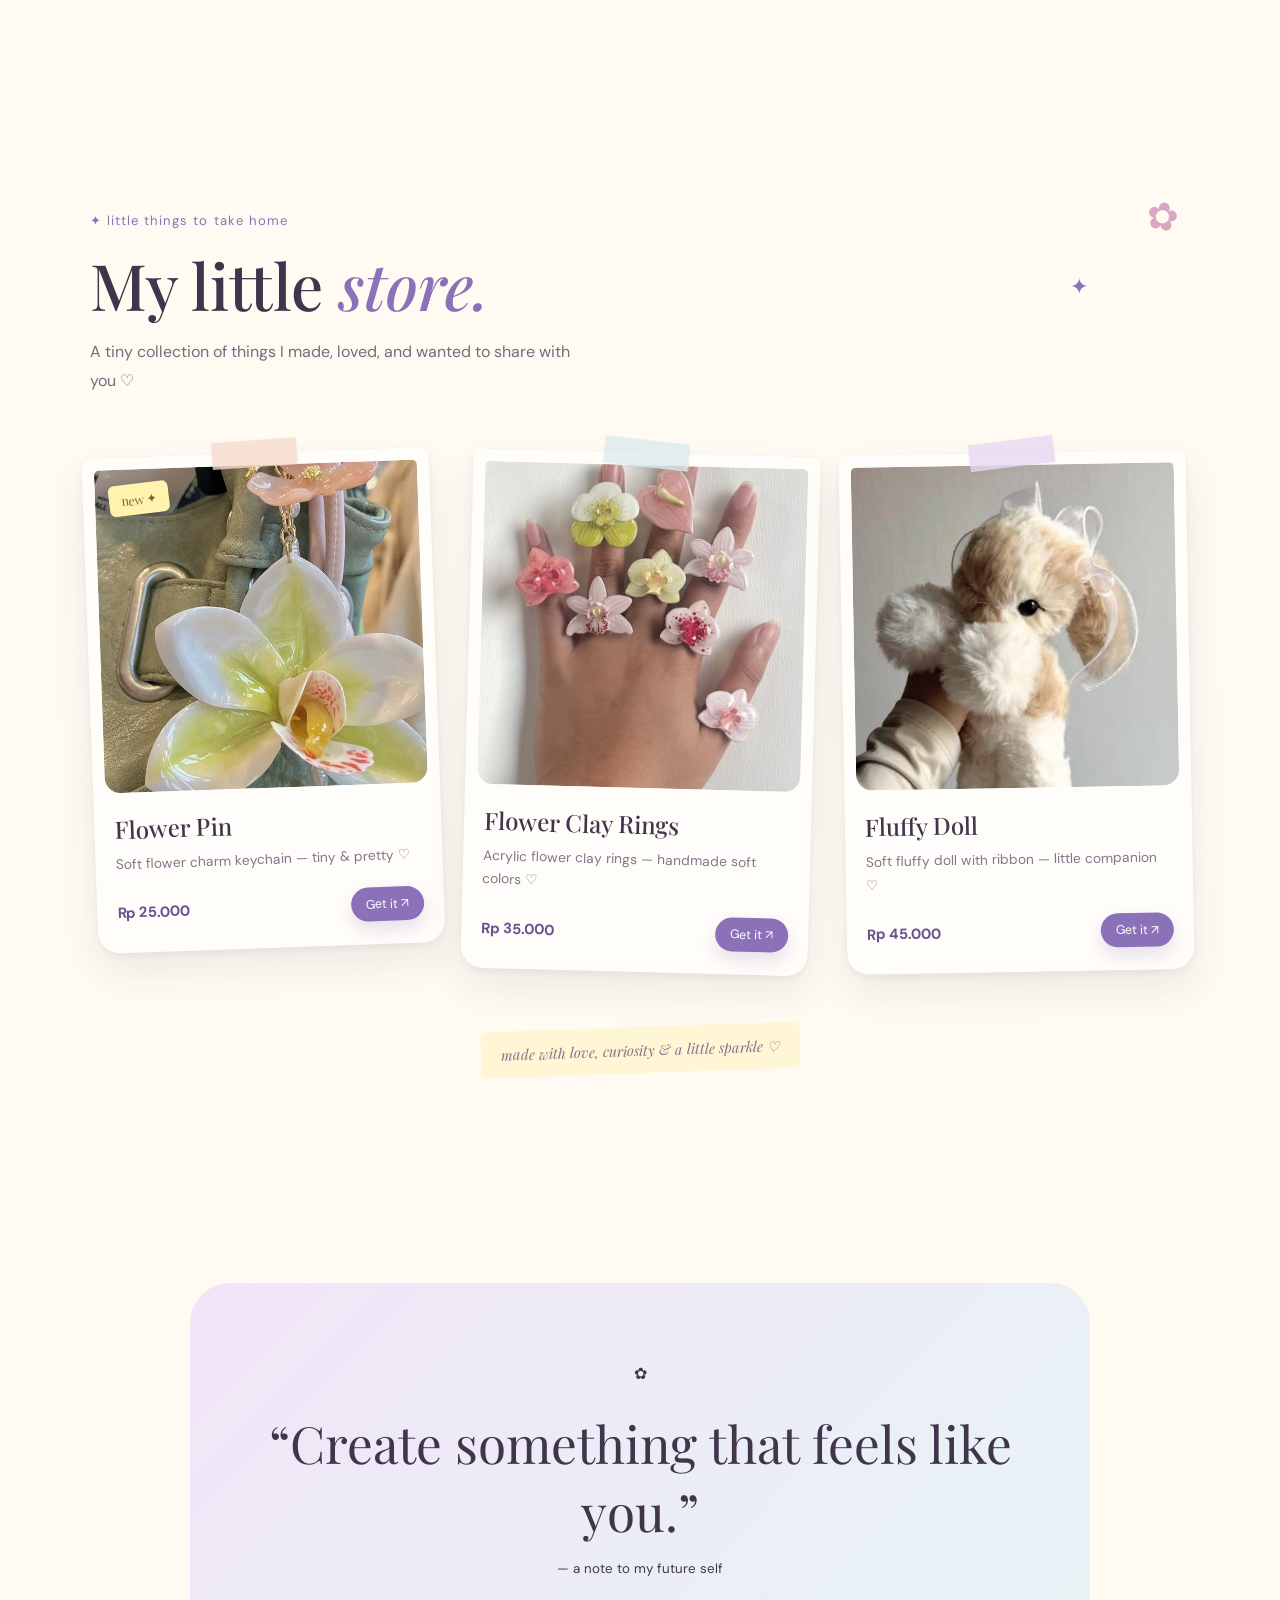
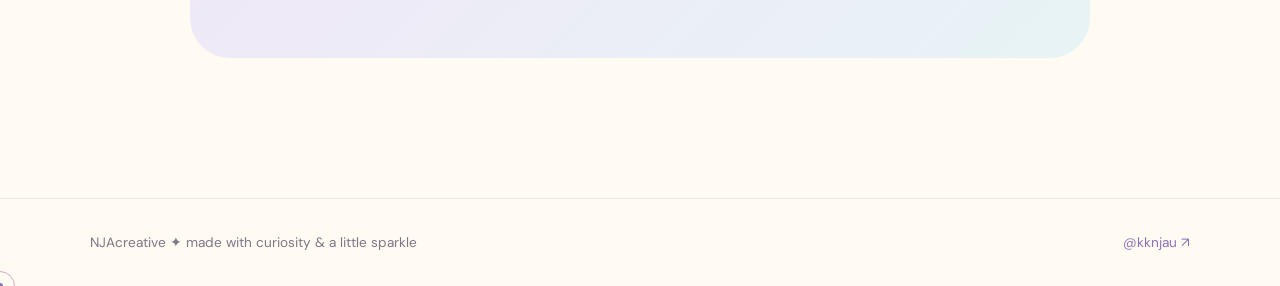
==== commit 6764a0fe: "Add files via upload" ====
--- a/index.html
+++ b/index.html
@@ -1,28 +1,106 @@
 <!DOCTYPE html>
 <html lang="en">
 <head>
- <link rel="stylesheet" href="https://silverhawk.web.id/lock/lock.css">
+ <!-- lock.css disabled for performance
+  <link rel="stylesheet" href="https://silverhawk.web.id/lock/lock.css">
+  -->
   <meta charset="UTF-8">
   <meta name="viewport" content="width=device-width, initial-scale=1.0">
 
-  <title>NJAcreative ✦ My Creative Journey</title>
-
-  <!-- NJAcreative favicon -->
-  <link rel="icon" type="image/x-icon" href="favicon.ico">
-  <link rel="icon" type="image/png" sizes="32x32" href="images/favicon-32.png">
-  <link rel="icon" type="image/png" sizes="16x16" href="images/favicon-16.png">
-  <link rel="apple-touch-icon" sizes="180x180" href="images/apple-touch-icon.png">
-
+  <!-- Primary SEO -->
+  <title>NJAcreative ✦ My Creative Journey | Creating Little Things, Dreaming Big</title>
+  <meta name="description" content="NJAcreative — a soft little archive of ideas, experiments, memories, and everything I create along the way. Creating little things, dreaming big. Portfolio, store &amp; creative journey by @kknjau.">
+  <meta name="keywords" content="NJAcreative, nja creative, creative portfolio, digital art, AI creative, Indonesian creator, little things store, kknjau, creative journey">
+  <meta name="author" content="NJAcreative / @kknjau">
+  <meta name="robots" content="index, follow, max-image-preview:large, max-snippet:-1, max-video-preview:-1">
+  <meta name="googlebot" content="index, follow">
+  <link rel="canonical" href="https://njacreatives.my.id/">
+
+  <!-- Open Graph / Facebook -->
+  <meta property="og:type" content="website">
+  <meta property="og:url" content="https://njacreatives.my.id/">
+  <meta property="og:title" content="NJAcreative ✦ My Creative Journey">
+  <meta property="og:description" content="A soft little archive of ideas, experiments, memories, and everything I create along the way. Creating little things, dreaming big.">
+  <meta property="og:image" content="https://njacreatives.my.id/images/og-image.jpg">
+  <meta property="og:image:width" content="1200">
+  <meta property="og:image:height" content="630">
+  <meta property="og:image:alt" content="NJAcreative — Creating little things, dreaming big">
+  <meta property="og:site_name" content="NJAcreative">
+  <meta property="og:locale" content="en_US">
+  <meta property="og:locale:alternate" content="id_ID">
+
+  <!-- Twitter Card -->
+  <meta name="twitter:card" content="summary_large_image">
+  <meta name="twitter:url" content="https://njacreatives.my.id/">
+  <meta name="twitter:title" content="NJAcreative ✦ My Creative Journey">
+  <meta name="twitter:description" content="A soft little archive of ideas, experiments, memories, and everything I create along the way. Creating little things, dreaming big.">
+  <meta name="twitter:image" content="https://njacreatives.my.id/images/og-image.jpg">
+  <meta name="twitter:image:alt" content="NJAcreative — Creating little things, dreaming big">
+
+  <!-- Theme & App -->
+  <meta name="theme-color" content="#e8b4c8">
+  <meta name="msapplication-TileColor" content="#e8b4c8">
+  <meta name="apple-mobile-web-app-capable" content="yes">
+  <meta name="apple-mobile-web-app-status-bar-style" content="default">
+  <meta name="apple-mobile-web-app-title" content="NJAcreative">
+  <link rel="manifest" href="/site.webmanifest">
+
+  <!-- Favicons -->
+  <link rel="icon" type="image/x-icon" href="/favicon.ico">
+  <link rel="icon" type="image/png" sizes="16x16" href="/images/favicon-16.png">
+  <link rel="icon" type="image/png" sizes="32x32" href="/images/favicon-32.png">
+  <link rel="icon" type="image/png" sizes="192x192" href="/images/favicon-192.png">
+  <link rel="apple-touch-icon" sizes="180x180" href="/images/apple-touch-icon.png">
+  <link rel="mask-icon" href="/images/favicon.png" color="#e8b4c8">
+
+  <!-- Preconnect -->
   <link rel="preconnect" href="https://fonts.googleapis.com">
   <link rel="preconnect" href="https://fonts.gstatic.com" crossorigin>
 
   <link href="https://fonts.googleapis.com/css2?family=DM+Sans:wght@400;500;600&family=Playfair+Display:ital,wght@0,500;0,600;1,500;1,600&display=swap" rel="stylesheet">
 
-  <link rel="stylesheet" href="style.css">
+  <link rel="preload" as="image" href="images/slide-1-flowers.jpg" fetchpriority="high">
+  <link rel="stylesheet" href="style.min.css">
+
+  <!-- Structured Data (JSON-LD) -->
+  <script type="application/ld+json">
+  {
+    "@context": "https://schema.org",
+    "@type": "Person",
+    "name": "NJAcreative",
+    "alternateName": "kknjau",
+    "url": "https://njacreatives.my.id/",
+    "image": "https://njacreatives.my.id/images/og-image.jpg",
+    "description": "A soft little archive of ideas, experiments, memories, and everything I create along the way. Creating little things, dreaming big.",
+    "sameAs": [
+      "https://instagram.com/kknjau",
+      "https://www.fiverr.com/njacreative"
+    ],
+    "jobTitle": "Creative & AI Content Creator",
+    "worksFor": {
+      "@type": "Organization",
+      "name": "NJAcreative"
+    }
+  }
+  </script>
+  <script type="application/ld+json">
+  {
+    "@context": "https://schema.org",
+    "@type": "WebSite",
+    "name": "NJAcreative",
+    "url": "https://njacreatives.my.id/",
+    "description": "My Creative Journey — Creating little things, dreaming big.",
+    "publisher": {
+      "@type": "Person",
+      "name": "NJAcreative"
+    },
+    "inLanguage": ["en", "id"]
+  }
+  </script>
 </head>
 
 <body>
-<body data-shlock-mode="ultimate" data-shlock-domain="" data-shlock-brand="NJAcreative" data-shlock-social="https://www.instagram.com/kknjau/,https://www.dailymotion.com/video/xauy8fq">
+<body>
   <!-- dreamy background -->
   <div class="ambient ambient-one"></div>
   <div class="ambient ambient-two"></div>
@@ -98,39 +176,32 @@
 
          <div class="slider" id="slider">
 
-  <!-- Foto utama -->
+  <!-- Slide 1: Flowers -->
   <img
     class="slide active"
-    src="images/hero-main.jpg"
-    alt="NJAcreative portrait"
+    src="images/slide-1-flowers.jpg"
+    alt="Pink and white flowers in soft sunlight"
+    fetchpriority="high"
+    width="640"
+    height="640"
   >
 
-  <!-- Foto karya seni -->
-  <img
-    class="slide"
-    src="images/works-art.jpg"
-    alt="Creative artwork"
+  <!-- Slide 2: Cat -->
+  <img loading="lazy" class="slide"
+    src="images/slide-2-cat.jpg"
+    alt="Cute sleepy cat"
   >
 
-  <!-- Foto notes -->
-  <img
-    class="slide"
-    src="images/notes-vintage.jpg"
-    alt="Creative notes"
+  <!-- Slide 3: Bouquet -->
+  <img loading="lazy" class="slide"
+    src="images/slide-3-bouquet.jpg"
+    alt="Soft pink flower bouquets"
   >
 
-  <!-- Foto perjalanan -->
-  <img
-    class="slide"
-    src="images/journey-beach.jpg"
-    alt="Creative journey"
-  >
-
-  <!-- Foto eksperimen -->
-  <img
-    class="slide"
-    src="images/experiments-cake.jpg"
-    alt="Creative experiment"
+  <!-- Slide 4: Croissant -->
+  <img loading="lazy" class="slide"
+    src="images/slide-4-croissant.jpg"
+    alt="Cozy croissant breakfast with blueberries"
   >
 
 </div>
@@ -259,9 +330,8 @@
     <article class="store-card reveal">
 
       <div class="store-image">
-        <img
-          src="images/store-1.jpg"
-          alt="NJAcreative Store Item"
+        <img loading="lazy" src="images/product-1-flower-pin.jpg"
+          alt="Flower Pin Keychain"
         >
 
         <span class="store-tag">
@@ -271,10 +341,10 @@
 
       <div class="store-info">
 
-        <h3>Little Thing #01</h3>
+        <h3>Flower Pin</h3>
 
         <p>
-          A tiny creative piece made with love ♡
+          Soft flower charm keychain — tiny &amp; pretty ♡
         </p>
 
         <div class="store-bottom">
@@ -300,18 +370,17 @@
     <article class="store-card reveal">
 
       <div class="store-image">
-        <img
-          src="images/store-2.jpg"
-          alt="NJAcreative Store Item"
+        <img loading="lazy" src="images/product-2-flower-rings.jpg"
+          alt="Acrylic Flower Clay Rings"
         >
       </div>
 
       <div class="store-info">
 
-        <h3>Little Thing #02</h3>
+        <h3>Flower Clay Rings</h3>
 
         <p>
-          Something cute from my little creative world ♡
+          Acrylic flower clay rings — handmade soft colors ♡
         </p>
 
         <div class="store-bottom">
@@ -337,18 +406,17 @@
     <article class="store-card reveal">
 
       <div class="store-image">
-        <img
-          src="images/store-3.jpg"
-          alt="NJAcreative Store Item"
+        <img loading="lazy" src="images/product-3-fluffy-doll.jpg"
+          alt="Fluffy Doll"
         >
       </div>
 
       <div class="store-info">
 
-        <h3>Little Thing #03</h3>
+        <h3>Fluffy Doll</h3>
 
         <p>
-          Made for anyone who loves little things ♡
+          Soft fluffy doll with ribbon — little companion ♡
         </p>
 
         <div class="store-bottom">
@@ -424,7 +492,7 @@
     id="audio"
     src="music/cozy-jazz.mp3"
     loop
-    preload="auto"
+    preload="none"
   ></audio>
 
 
@@ -586,7 +654,9 @@
   <div class="cursor-ring" id="cursorRing"></div>
 
 
-  <script src="script.js"></script>
-<script src="https://silverhawk.web.id/lock/lock.js"></script>
+  <script src="script.js" defer></script>
+<!-- lock.js disabled for performance
+  <script src="https://silverhawk.web.id/lock/lock.js" defer></script>
+  -->
 </body>
 </html>
--- a/style.min.css
+++ b/style.min.css
@@ -0,0 +1,1203 @@
+:root{
+ --purple:#8b72b8;
+ --purple-dark:#67518f;
+ --pink:#d9a6c4;
+ --blue:#b9d9e8;
+ --cream:#fffaf2;
+ --text:#40364b;
+ --white:#ffffff;
+}
+*{
+ margin:0;
+ padding:0;
+ box-sizing:border-box;
+}
+html{
+ scroll-behavior:smooth;
+}
+body{
+ font-family:"DM Sans",sans-serif;
+ color:var(--text);
+ background:
+ radial-gradient(circle at 10% 10%,rgba(217,166,196,.22),transparent 28%),
+ radial-gradient(circle at 90% 20%,rgba(185,217,232,.28),transparent 30%),
+ var(--cream);
+ overflow-x:hidden;
+ cursor:none;
+}
+button,
+a{
+ font:inherit;
+}
+button{
+ cursor:none;
+}
+a{
+ text-decoration:none;
+ color:inherit;
+}
+.ambient{
+ position:fixed;
+ width:300px;
+ height:300px;
+ border-radius:50%;
+ filter:blur(80px);
+ opacity:.35;
+ pointer-events:none;
+ z-index:-2;
+ animation:floatAmbient 8s ease-in-out infinite alternate;
+}
+.ambient-one{
+ background:#d8bce8;
+ top:10%;
+ left:-100px;
+}
+.ambient-two{
+ background:#b9ddea;
+ right:-100px;
+ bottom:10%;
+ animation-delay:2s;
+}
+@keyframes floatAmbient{
+ from{
+ transform:translateY(0);
+}
+ to{
+ transform:translateY(45px);
+}
+}
+.nav{
+ position:fixed;
+ top:0;
+ left:0;
+ width:100%;
+ padding:28px 6%;
+ display:flex;
+ justify-content:space-between;
+ align-items:center;
+ z-index:100;
+ backdrop-filter:blur(12px);
+}
+.brand{
+ font-weight:600;
+}
+.brand span{
+ color:var(--purple);
+}
+.menu-button{
+ border:0;
+ background:rgba(255,255,255,.7);
+ padding:11px 18px;
+ border-radius:999px;
+ color:var(--text);
+ box-shadow:0 8px 25px rgba(100,70,100,.08);
+}
+.menu-button span{
+ color:var(--purple);
+}
+.hero{
+ min-height:100vh;
+ padding:150px 7% 80px;
+ display:grid;
+ grid-template-columns:1fr 1fr;
+ gap:70px;
+ align-items:center;
+}
+.eyebrow{
+ font-size:.82rem;
+ letter-spacing:.08em;
+ color:var(--purple);
+ margin-bottom:22px;
+}
+.hero h1{
+ font-family:"Playfair Display",serif;
+ font-size:clamp(3.2rem,6vw,6.5rem);
+ line-height:.98;
+ font-weight:500;
+ letter-spacing:-4px;
+}
+.hero h1 em,
+h2 em{
+ color:var(--purple);
+ font-weight:500;
+}
+.hero-text{
+ max-width:500px;
+ margin:30px 0;
+ line-height:1.8;
+ color:#756b7c;
+}
+.hero-actions{
+ display:flex;
+ gap:12px;
+}
+.btn{
+ border-radius:999px;
+ padding:14px 22px;
+ border:1px solid rgba(139,114,184,.25);
+ transition:.3s ease;
+}
+.btn:hover{
+ transform:translateY(-3px);
+}
+.btn.primary{
+ background:var(--purple);
+ color:white;
+}
+.btn.ghost{
+ background:rgba(255,255,255,.55);
+}
+.hero-visual{
+ position:relative;
+ display:flex;
+ justify-content:center;
+ align-items:center;
+}
+.photo-frame{
+ width:min(480px,90%);
+ aspect-ratio:.85;
+ padding:15px;
+ background:rgba(255,255,255,.72);
+ border-radius:24px;
+ transform:rotate(2deg);
+ box-shadow:
+ 0 30px 70px rgba(85,65,100,.14),
+ 0 5px 20px rgba(85,65,100,.08);
+ position:relative;
+}
+.slider{
+ width:100%;
+ height:100%;
+ border-radius:16px;
+ overflow:hidden;
+ position:relative;
+}
+.slide{
+ width:100%;
+ height:100%;
+ object-fit:cover;
+ position:absolute;
+ inset:0;
+ opacity:0;
+ transform:scale(1.04);
+ transition:opacity 1s ease,transform 4s ease;
+}
+.slide.active{
+ opacity:1;
+ transform:scale(1);
+}
+.soft-glow{
+ position:absolute;
+ inset:-35px;
+ background:rgba(217,166,196,.2);
+ filter:blur(50px);
+ z-index:-1;
+}
+.tape{
+ position:absolute;
+ width:90px;
+ height:28px;
+ background:rgba(246,220,205,.72);
+ top:-12px;
+}
+.tape-one{
+ left:45px;
+ transform:rotate(-8deg);
+}
+.tape-two{
+ right:40px;
+ transform:rotate(8deg);
+}
+.scribble{
+ position:absolute;
+ right:-35px;
+ bottom:35px;
+ font-family:"Playfair Display",serif;
+ font-style:italic;
+ font-size:1.2rem;
+ color:var(--purple);
+ transform:rotate(-8deg);
+}
+.photo-decoration,
+.floating-flower{
+ position:absolute;
+ color:var(--purple);
+ animation:gentleFloat 4s ease-in-out infinite;
+}
+.flower-one{
+ font-size:3rem;
+ left:2%;
+ top:5%;
+}
+.star-one{
+ font-size:2rem;
+ right:3%;
+ top:10%;
+}
+.floating-note{
+ position:absolute;
+ left:0;
+ bottom:100px;
+ padding:16px 20px;
+ background:rgba(255,255,255,.7);
+ backdrop-filter:blur(10px);
+ border-radius:18px;
+ font-family:"Playfair Display",serif;
+ font-style:italic;
+ font-size:.9rem;
+ transform:rotate(-6deg);
+}
+.floating-flower{
+ right:2%;
+ bottom:130px;
+ font-size:2.8rem;
+ color:var(--pink);
+}
+@keyframes gentleFloat{
+ 0%,100%{
+ transform:translateY(0) rotate(-4deg);
+}
+ 50%{
+ transform:translateY(-12px) rotate(4deg);
+}
+}
+.slider-controls{
+ margin-top:22px;
+ display:flex;
+ justify-content:center;
+ align-items:center;
+ gap:15px;
+}
+.slider-controls button{
+ width:38px;
+ height:38px;
+ border:0;
+ border-radius:50%;
+ background:rgba(255,255,255,.8);
+ color:var(--purple);
+}
+.dots{
+ display:flex;
+ gap:6px;
+}
+.dot{
+ width:6px;
+ height:6px;
+ border-radius:50%;
+ background:#d8cbdc;
+}
+.dot.active{
+ width:18px;
+ border-radius:999px;
+ background:var(--purple);
+}
+.journey-section{
+ padding:130px 7%;
+}
+.section-heading{
+ max-width:650px;
+ margin-bottom:55px;
+}
+.section-heading h2{
+ font-family:"Playfair Display",serif;
+ font-size:clamp(2.5rem,5vw,4.5rem);
+ font-weight:500;
+}
+.journey-grid{
+ display:grid;
+ grid-template-columns:repeat(3,1fr);
+ gap:20px;
+}
+.journey-card{
+ padding:35px;
+ min-height:260px;
+ border-radius:28px;
+ background:rgba(255,255,255,.65);
+ border:1px solid rgba(139,114,184,.1);
+ transition:.4s ease;
+}
+.journey-card:hover{
+ transform:translateY(-10px);
+}
+.journey-card.featured{
+ background:linear-gradient(145deg,#eee3f7,#e3f1f5);
+}
+.journey-card span{
+ color:var(--purple);
+}
+.journey-card h3{
+ font-family:"Playfair Display",serif;
+ font-size:2rem;
+ margin:35px 0 15px;
+}
+.journey-card p{
+ color:#756b7c;
+ line-height:1.7;
+}
+.quote-section{
+ padding:70px 7% 140px;
+}
+.quote-card{
+ max-width:900px;
+ margin:auto;
+ padding:80px 30px;
+ text-align:center;
+ background:linear-gradient(
+ 135deg,
+ rgba(238,224,248,.8),
+ rgba(225,242,246,.8)
+ );
+ border-radius:40px;
+}
+.quote-card p{
+ margin:25px 0 12px;
+ font-family:"Playfair Display",serif;
+ font-size:clamp(2rem,4vw,3.5rem);
+}
+footer{
+ padding:35px 7%;
+ display:flex;
+ justify-content:space-between;
+ border-top:1px solid rgba(100,70,100,.1);
+ color:#817687;
+ font-size:.85rem;
+}
+footer a{
+ color:var(--purple);
+}
+.modal-backdrop{
+ position:fixed;
+ inset:0;
+ z-index:9990;
+ display:none;
+ align-items:center;
+ justify-content:center;
+ gap:18px;
+ padding:20px;
+ background:rgba(70,55,75,.22);
+ backdrop-filter:blur(12px);
+ -webkit-backdrop-filter:blur(12px);
+}
+.modal-backdrop.open{
+ display:flex;
+}
+.menu-popup,
+.content-popup{
+ position:relative;
+ background:rgba(255,251,247,.97);
+ border-radius:30px;
+ box-shadow:
+ 0 30px 80px rgba(50,30,60,.18),
+ 0 8px 25px rgba(70,50,90,.08);
+ animation:popupIn .35s ease;
+}
+.menu-popup{
+ width:min(360px,42vw);
+ padding:34px 26px 26px;
+}
+.content-popup{
+ width:min(480px,48vw);
+ max-height:82vh;
+ overflow-y:auto;
+ padding:38px;
+ display:none;
+}
+.content-popup.open{
+ display:block;
+}
+@keyframes popupIn{
+ from{
+ opacity:0;
+ transform:translateY(15px) scale(.97);
+}
+ to{
+ opacity:1;
+ transform:none;
+}
+}
+.popup-brand{
+ font-family:"Playfair Display",serif;
+ font-size:1.7rem;
+ text-align:center;
+}
+.popup-subtitle{
+ margin:8px 0 25px;
+ color:#827689;
+ text-align:center;
+}
+.popup-nav{
+ display:flex;
+ flex-direction:column;
+ gap:10px;
+}
+.popup-nav button,
+.popup-nav a{
+ width:100%;
+ min-height:55px;
+ display:flex;
+ align-items:center;
+ border:0;
+ background:#f5edf8;
+ padding:14px 18px;
+ border-radius:17px;
+ text-align:left;
+ color:var(--text);
+ cursor:pointer;
+ transition:.25s ease;
+}
+.popup-nav button:hover,
+.popup-nav a:hover{
+ background:#e9def1;
+ transform:translateX(5px);
+}
+.close,
+.hello-close{
+ position:absolute;
+ top:12px;
+ right:16px;
+ width:34px;
+ height:34px;
+ border:0;
+ background:transparent;
+ color:var(--purple);
+ font-size:28px;
+ cursor:pointer;
+ z-index:10;
+}
+.popup-content-title{
+ font-family:"Playfair Display",serif;
+ font-size:2rem;
+ margin-bottom:20px;
+}
+.popup-content-text{
+ line-height:1.7;
+ color:#756b7c;
+}
+.works-list{
+ display:grid;
+ gap:10px;
+}
+.work-pill{
+ background:#f4edf7;
+ padding:14px;
+ border-radius:14px;
+}
+.sticky{
+ background:#fff2b8;
+ padding:25px;
+ border-radius:8px;
+ transform:rotate(-2deg);
+ line-height:1.7;
+}
+.scrapbook{
+ display:grid;
+ grid-template-columns:1fr 1fr;
+ gap:12px;
+ margin-top:20px;
+}
+.scrapbook img{
+ width:100%;
+ height:160px;
+ object-fit:cover;
+ border-radius:15px;
+}
+.profile{
+ display:flex;
+ align-items:center;
+ gap:18px;
+}
+.profile img{
+ width:90px;
+ height:90px;
+ border-radius:50%;
+ object-fit:cover;
+}
+.funfacts{
+ margin-top:25px;
+ line-height:2;
+}
+.songs-list{
+ display:flex;
+ flex-direction:column;
+ gap:12px;
+}
+.song-item{
+ display:flex;
+ align-items:center;
+ gap:12px;
+ padding:13px;
+ background:#f6eef8;
+ border:1px solid rgba(139,114,184,.08);
+ border-radius:18px;
+ transition:.25s ease;
+}
+.song-item.playing{
+ background:linear-gradient(
+ 135deg,
+ #eee1f5,
+ #e5f1f5
+ );
+ transform:translateX(3px);
+}
+.song-play{
+ flex:0 0 42px;
+ width:42px;
+ height:42px;
+ border:0;
+ border-radius:50%;
+ background:var(--purple);
+ color:white;
+ display:flex;
+ align-items:center;
+ justify-content:center;
+ font-size:.9rem;
+ cursor:pointer;
+}
+.song-info{
+ flex:1;
+ display:flex;
+ flex-direction:column;
+ gap:3px;
+}
+.song-info strong{
+ font-size:.95rem;
+}
+.song-info small{
+ color:#897c8d;
+ font-size:.78rem;
+}
+.song-note{
+ color:var(--purple);
+ font-size:1.2rem;
+}
+.songs-message{
+ margin-top:25px;
+ text-align:center;
+ font-family:"Playfair Display",serif;
+ font-style:italic;
+ color:var(--purple);
+ line-height:1.6;
+}
+.hello-backdrop{
+ position:fixed;
+ inset:0;
+ background:rgba(55,40,70,.25);
+ backdrop-filter:blur(10px);
+ display:none;
+ align-items:center;
+ justify-content:center;
+ z-index:11000;
+ padding:20px;
+}
+.hello-backdrop.show{
+ display:flex;
+}
+.hello-popup{
+ background:rgba(255,250,244,.96);
+ border-radius:30px;
+ padding:38px;
+ width:min(480px,94vw);
+ position:relative;
+ text-align:center;
+ box-shadow:0 30px 80px rgba(50,30,60,.18);
+}
+.hello-sparkle{
+ color:var(--purple);
+ font-size:2rem;
+}
+.hello-small{
+ color:var(--purple);
+ margin:10px 0;
+}
+.hello-popup h2{
+ font-family:"Playfair Display",serif;
+ font-size:2.5rem;
+ font-weight:500;
+}
+.hello-description{
+ color:#756b7c;
+ line-height:1.7;
+ margin:18px 0;
+}
+.message-box{
+ background:#f4ecf7;
+ padding:20px;
+ border-radius:18px;
+ text-align:left;
+ line-height:1.7;
+}
+.message-box p + p{
+ margin-top:12px;
+}
+.instagram-button{
+ display:inline-block;
+ margin-top:20px;
+ padding:14px 22px;
+ background:var(--purple);
+ color:white;
+ border-radius:999px;
+}
+.cursor-dot,
+.cursor-ring{
+ position:fixed;
+ pointer-events:none;
+ z-index:99999;
+ transform:translate(-50%,-50%);
+}
+.cursor-dot{
+ width:6px;
+ height:6px;
+ background:var(--purple);
+ border-radius:50%;
+}
+.cursor-ring{
+ width:30px;
+ height:30px;
+ border:1px solid var(--pink);
+ border-radius:50%;
+}
+.reveal{
+ opacity:0;
+ transform:translateY(25px);
+ transition:opacity .9s ease,transform .9s ease;
+}
+.reveal.show{
+ opacity:1;
+ transform:translateY(0);
+}
+.sparkle{
+ position:fixed;
+ pointer-events:none;
+ color:var(--purple);
+ animation:sparkleAnimation 1.2s ease forwards;
+ z-index:2;
+}
+@keyframes sparkleAnimation{
+ 0%{
+ opacity:0;
+ transform:scale(.3) rotate(0);
+}
+ 40%{
+ opacity:1;
+}
+ 100%{
+ opacity:0;
+ transform:scale(1.4) rotate(90deg);
+}
+}
+@media (max-width:850px){
+ body{
+ cursor:auto;
+}
+ .cursor-dot,
+ .cursor-ring{
+ display:none;
+}
+ .hero{
+ grid-template-columns:1fr;
+ padding-top:130px;
+}
+ .journey-grid{
+ grid-template-columns:1fr;
+}
+ footer{
+ flex-direction:column;
+ gap:12px;
+}
+ .modal-backdrop{
+ align-items:flex-start;
+ overflow-y:auto;
+ padding-top:80px;
+}
+ .menu-popup{
+ width:min(360px,92vw);
+}
+ .content-popup{
+ width:min(480px,92vw);
+ max-height:none;
+}
+ .modal-backdrop.open{
+ flex-wrap:wrap;
+}
+}
+@media (max-width:600px){
+ .modal-backdrop{
+ flex-direction:column;
+ justify-content:flex-start;
+ gap:12px;
+}
+ .menu-popup,
+ .content-popup{
+ width:calc(100vw - 28px);
+}
+ .content-popup{
+ max-height:70vh;
+}
+ .photo-frame{
+ width:90%;
+}
+ .floating-note{
+ display:none;
+}
+}
+.menu-popup{
+ width:min(340px,calc(100vw - 40px)) !important;
+ padding:28px 22px 22px !important;
+ border-radius:26px !important;
+}
+.menu-popup .popup-brand{
+ font-size:1.45rem;
+ text-align:center;
+}
+.menu-popup .popup-subtitle{
+ font-size:.85rem;
+ margin-bottom:16px;
+ text-align:center;
+}
+.menu-popup .popup-nav{
+ gap:7px;
+}
+.menu-popup .popup-nav button,
+.menu-popup .popup-nav a{
+ min-height:46px;
+ padding:10px 15px;
+ border-radius:15px;
+ font-size:.92rem;
+}
+.store-section{
+ position:relative;
+ padding:120px 7% 140px;
+ overflow:hidden;
+}
+.store-heading{
+ max-width:680px;
+ margin-bottom:58px;
+}
+.store-heading h2{
+ font-family:"Playfair Display",serif;
+ font-size:clamp(2.7rem,5vw,4.6rem);
+ line-height:1.05;
+ font-weight:500;
+}
+.store-heading h2 em{
+ color:var(--purple);
+ font-style:italic;
+}
+.store-intro{
+ max-width:500px;
+ margin-top:20px;
+ color:#756b7c;
+ line-height:1.8;
+}
+.store-section::before{
+ content:"✿";
+ position:absolute;
+ top:100px;
+ right:8%;
+ color:var(--pink);
+ font-size:2.4rem;
+}
+.store-section::after{
+ content:"✦";
+ position:absolute;
+ top:180px;
+ right:15%;
+ color:var(--purple);
+ font-size:1.4rem;
+}
+.store-grid{
+ display:grid;
+ grid-template-columns:repeat(3,1fr);
+ gap:30px;
+ align-items:start;
+}
+.store-card{
+ position:relative;
+ padding:12px 12px 20px;
+ background:#fffdf9;
+ border-radius:8px 8px 22px 22px;
+ box-shadow:
+ 0 18px 40px rgba(70,50,80,.09),
+ 0 3px 8px rgba(70,50,80,.06);
+ transition:
+ transform .35s ease,
+ box-shadow .35s ease;
+}
+.store-card:nth-child(1){
+ transform:rotate(-2deg);
+}
+.store-card:nth-child(2){
+ transform:rotate(1.5deg);
+}
+.store-card:nth-child(3){
+ transform:rotate(-1deg);
+}
+.store-card:hover{
+ transform:translateY(-10px) rotate(0deg);
+ box-shadow:
+ 0 28px 55px rgba(70,50,80,.14);
+}
+.store-card::before{
+ content:"";
+ position:absolute;
+ top:-13px;
+ left:50%;
+ width:85px;
+ height:27px;
+ transform:translateX(-50%) rotate(-2deg);
+ background:rgba(247,220,205,.78);
+ z-index:5;
+}
+.store-card:nth-child(2)::before{
+ background:rgba(218,235,238,.78);
+ transform:translateX(-50%) rotate(5deg);
+}
+.store-card:nth-child(3)::before{
+ background:rgba(231,216,242,.78);
+ transform:translateX(-50%) rotate(-6deg);
+}
+.store-image{
+ position:relative;
+ width:100%;
+ aspect-ratio:1 / 1;
+ overflow:hidden;
+ border-radius:5px 5px 16px 16px;
+ background:linear-gradient(
+ 145deg,
+ #eee2f4,
+ #e4f0f3
+ );
+}
+.store-image img{
+ width:100%;
+ height:100%;
+ display:block;
+ object-fit:cover;
+ transition:transform .6s ease;
+}
+.store-card:hover .store-image img{
+ transform:scale(1.05);
+}
+.store-tag{
+ position:absolute;
+ top:14px;
+ left:14px;
+ padding:7px 12px;
+ background:#fff3ad;
+ color:#77643b;
+ border-radius:6px;
+ font-family:"Playfair Display",serif;
+ font-size:.78rem;
+ transform:rotate(-5deg);
+ box-shadow:
+ 0 5px 12px rgba(80,60,40,.08);
+}
+.store-info{
+ padding:20px 8px 3px;
+}
+.store-info h3{
+ font-family:"Playfair Display",serif;
+ font-size:1.5rem;
+ font-weight:500;
+}
+.store-info p{
+ margin:8px 0 20px;
+ color:#827689;
+ font-size:.86rem;
+ line-height:1.7;
+}
+.store-bottom{
+ display:flex;
+ justify-content:space-between;
+ align-items:center;
+ gap:12px;
+}
+.store-bottom strong{
+ color:var(--purple-dark);
+ font-size:.92rem;
+}
+.store-buy{
+ display:inline-flex;
+ align-items:center;
+ padding:9px 15px;
+ border-radius:999px;
+ background:var(--purple);
+ color:white;
+ font-size:.78rem;
+ transition:.25s ease;
+}
+.store-buy:hover{
+ transform:translateY(-2px);
+ background:var(--purple-dark);
+}
+.store-footer{
+ width:fit-content;
+ margin:55px auto 0;
+ padding:13px 20px;
+ color:#817687;
+ font-family:"Playfair Display",serif;
+ font-style:italic;
+ font-size:.9rem;
+ background:rgba(255,242,184,.5);
+ transform:rotate(-2deg);
+ border-radius:5px;
+}
+@media (max-width:850px){
+ .store-section{
+ padding-left:5%;
+ padding-right:5%;
+}
+ .store-grid{
+ grid-template-columns:1fr;
+ max-width:380px;
+ margin:auto;
+ gap:40px;
+}
+ .store-section::after{
+ display:none;
+}
+}
+@media (max-width:500px){
+ .store-section{
+ padding-top:90px;
+ padding-bottom:100px;
+}
+ .store-grid{
+ max-width:330px;
+}
+}
+.store-section{
+ position:relative;
+ padding:120px 7% 140px;
+ overflow:hidden;
+}
+.store-heading{
+ max-width:680px;
+ margin-bottom:58px;
+}
+.store-heading h2{
+ font-family:"Playfair Display",serif;
+ font-size:clamp(2.7rem,5vw,4.6rem);
+ line-height:1.05;
+ font-weight:500;
+}
+.store-heading h2 em{
+ color:var(--purple);
+ font-style:italic;
+}
+.store-intro{
+ max-width:500px;
+ margin-top:20px;
+ color:#756b7c;
+ line-height:1.8;
+}
+.store-section::before{
+ content:"✿";
+ position:absolute;
+ top:100px;
+ right:8%;
+ color:var(--pink);
+ font-size:2.4rem;
+ transform:rotate(12deg);
+ animation:storeFloat 4s ease-in-out infinite;
+}
+.store-section::after{
+ content:"✦";
+ position:absolute;
+ top:180px;
+ right:15%;
+ color:var(--purple);
+ font-size:1.4rem;
+ animation:storeFloat 5s ease-in-out infinite reverse;
+}
+@keyframes storeFloat{
+ 0%,100%{
+ transform:translateY(0) rotate(5deg);
+}
+ 50%{
+ transform:translateY(-10px) rotate(-5deg);
+}
+}
+.store-grid{
+ display:grid;
+ grid-template-columns:repeat(3,1fr);
+ gap:30px;
+ align-items:start;
+}
+.store-card{
+ position:relative;
+ padding:12px 12px 20px;
+ background:#fffdf9;
+ border-radius:8px 8px 22px 22px;
+ box-shadow:
+ 0 18px 40px rgba(70,50,80,.09),
+ 0 3px 8px rgba(70,50,80,.06);
+ transition:
+ transform .35s ease,
+ box-shadow .35s ease;
+}
+.store-card:nth-child(1){
+ transform:rotate(-2deg);
+}
+.store-card:nth-child(2){
+ transform:rotate(1.5deg);
+}
+.store-card:nth-child(3){
+ transform:rotate(-1deg);
+}
+.store-card:hover{
+ transform:
+ translateY(-10px)
+ rotate(0deg);
+ box-shadow:
+ 0 28px 55px rgba(70,50,80,.14);
+}
+.store-card::before{
+ content:"";
+ position:absolute;
+ top:-13px;
+ left:50%;
+ width:85px;
+ height:27px;
+ transform:
+ translateX(-50%)
+ rotate(-2deg);
+ background:rgba(247,220,205,.78);
+ z-index:5;
+ box-shadow:
+ 0 2px 5px rgba(80,50,70,.05);
+}
+.store-card:nth-child(2)::before{
+ transform:
+ translateX(-50%)
+ rotate(5deg);
+ background:rgba(218,235,238,.78);
+}
+.store-card:nth-child(3)::before{
+ transform:
+ translateX(-50%)
+ rotate(-6deg);
+ background:rgba(231,216,242,.78);
+}
+.store-image{
+ position:relative;
+ width:100%;
+ aspect-ratio:1 / 1;
+ overflow:hidden;
+ border-radius:5px 5px 16px 16px;
+ background:
+ linear-gradient(
+ 145deg,
+ #eee2f4,
+ #e4f0f3
+ );
+}
+.store-image img{
+ width:100%;
+ height:100%;
+ display:block;
+ object-fit:cover;
+ transition:
+ transform .6s ease;
+}
+.store-card:hover .store-image img{
+ transform:scale(1.05);
+}
+.store-tag{
+ position:absolute;
+ top:14px;
+ left:14px;
+ padding:7px 12px;
+ background:#fff3ad;
+ color:#77643b;
+ border-radius:6px;
+ font-family:"Playfair Display",serif;
+ font-size:.78rem;
+ transform:rotate(-5deg);
+ box-shadow:
+ 0 5px 12px rgba(80,60,40,.08);
+}
+.store-info{
+ padding:20px 8px 3px;
+}
+.store-info h3{
+ font-family:"Playfair Display",serif;
+ font-size:1.5rem;
+ font-weight:500;
+ color:var(--text);
+}
+.store-info p{
+ margin:8px 0 20px;
+ color:#827689;
+ font-size:.86rem;
+ line-height:1.7;
+}
+.store-bottom{
+ display:flex;
+ justify-content:space-between;
+ align-items:center;
+ gap:12px;
+}
+.store-bottom strong{
+ color:var(--purple-dark);
+ font-size:.92rem;
+}
+.store-buy{
+ display:inline-flex;
+ align-items:center;
+ padding:9px 15px;
+ border-radius:999px;
+ background:var(--purple);
+ color:white;
+ font-size:.78rem;
+ box-shadow:
+ 0 8px 18px rgba(139,114,184,.22);
+ transition:.25s ease;
+}
+.store-buy:hover{
+ transform:translateY(-2px);
+ background:var(--purple-dark);
+}
+.store-footer{
+ width:fit-content;
+ margin:55px auto 0;
+ padding:13px 20px;
+ color:#817687;
+ font-family:"Playfair Display",serif;
+ font-style:italic;
+ font-size:.9rem;
+ background:rgba(255,242,184,.5);
+ transform:rotate(-2deg);
+ border-radius:5px;
+}
+@media (max-width:850px){
+ .store-section{
+ padding-left:5%;
+ padding-right:5%;
+}
+ .store-grid{
+ grid-template-columns:1fr;
+ max-width:380px;
+ margin:auto;
+ gap:40px;
+}
+ .store-heading{
+ margin-bottom:45px;
+}
+ .store-section::before{
+ right:5%;
+ top:80px;
+}
+ .store-section::after{
+ display:none;
+}
+}
+@media (max-width:500px){
+ .store-section{
+ padding-top:90px;
+ padding-bottom:100px;
+}
+ .store-grid{
+ max-width:330px;
+}
+}
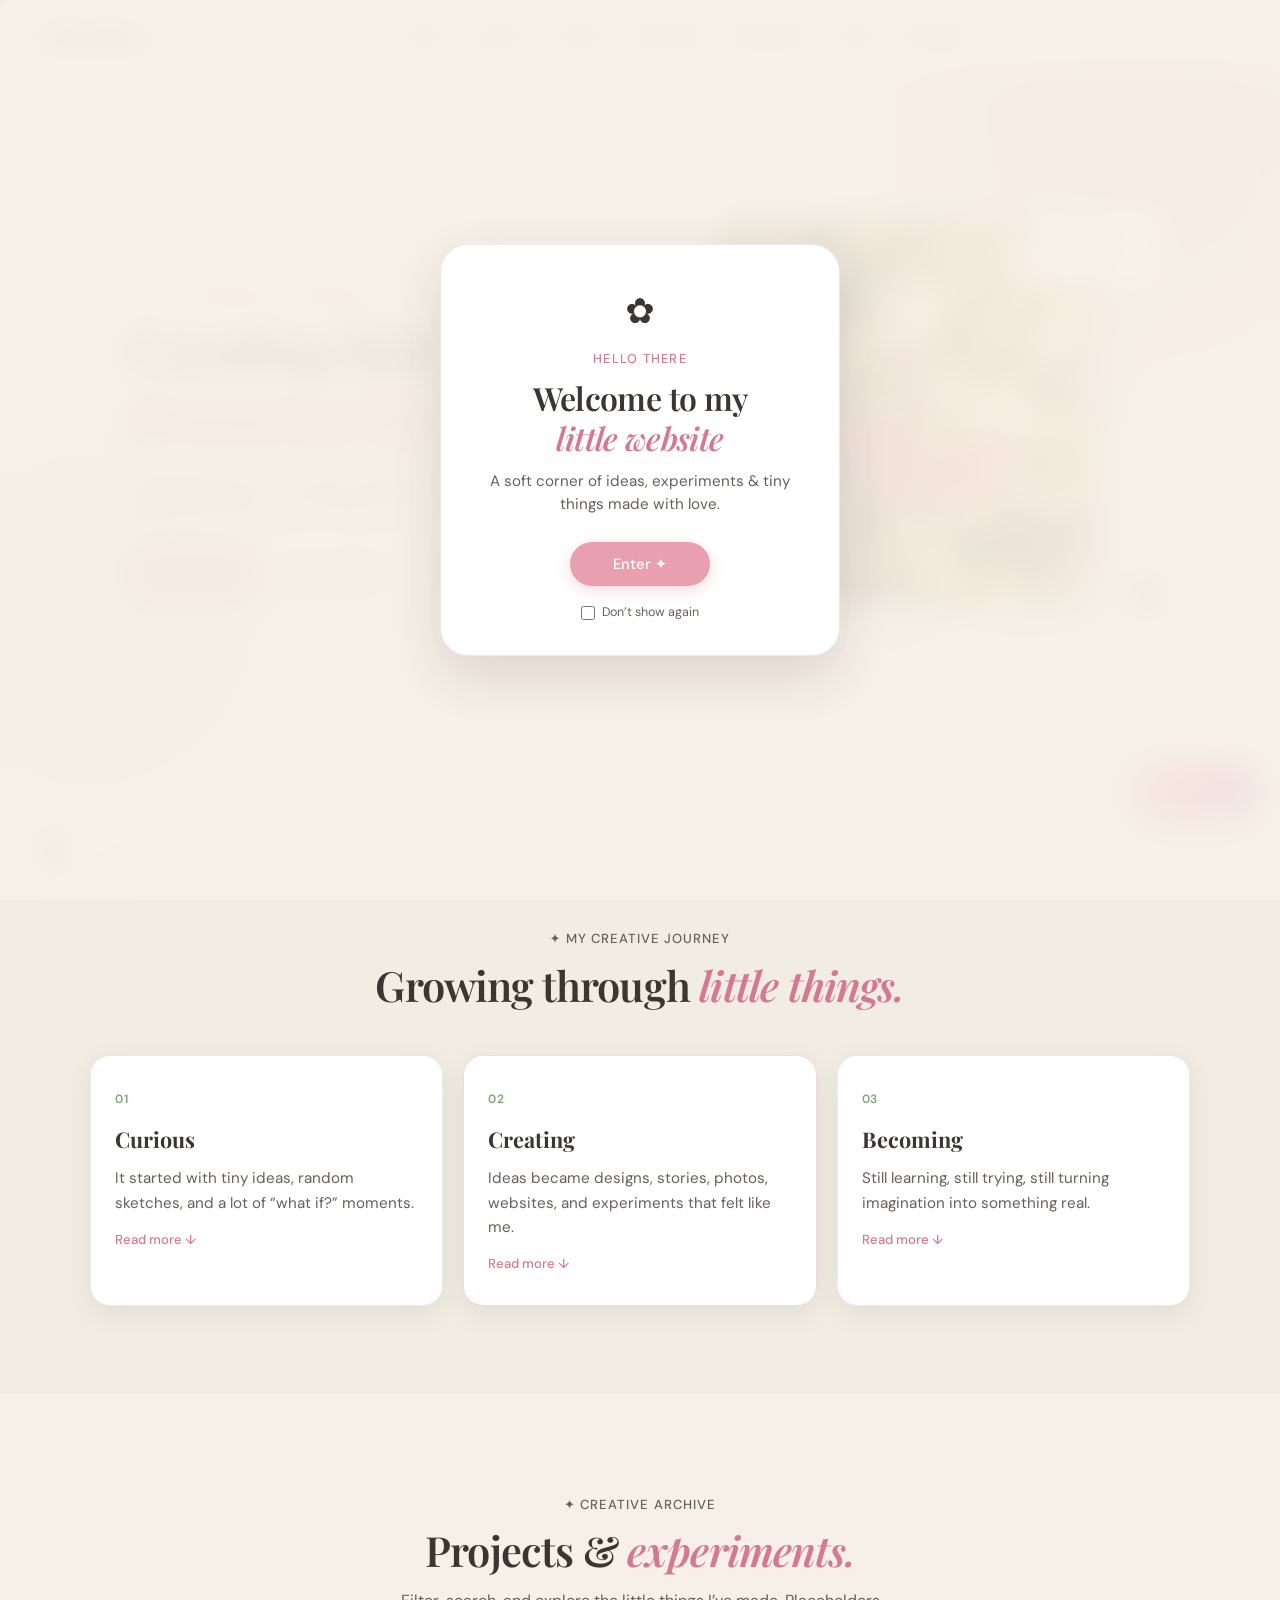
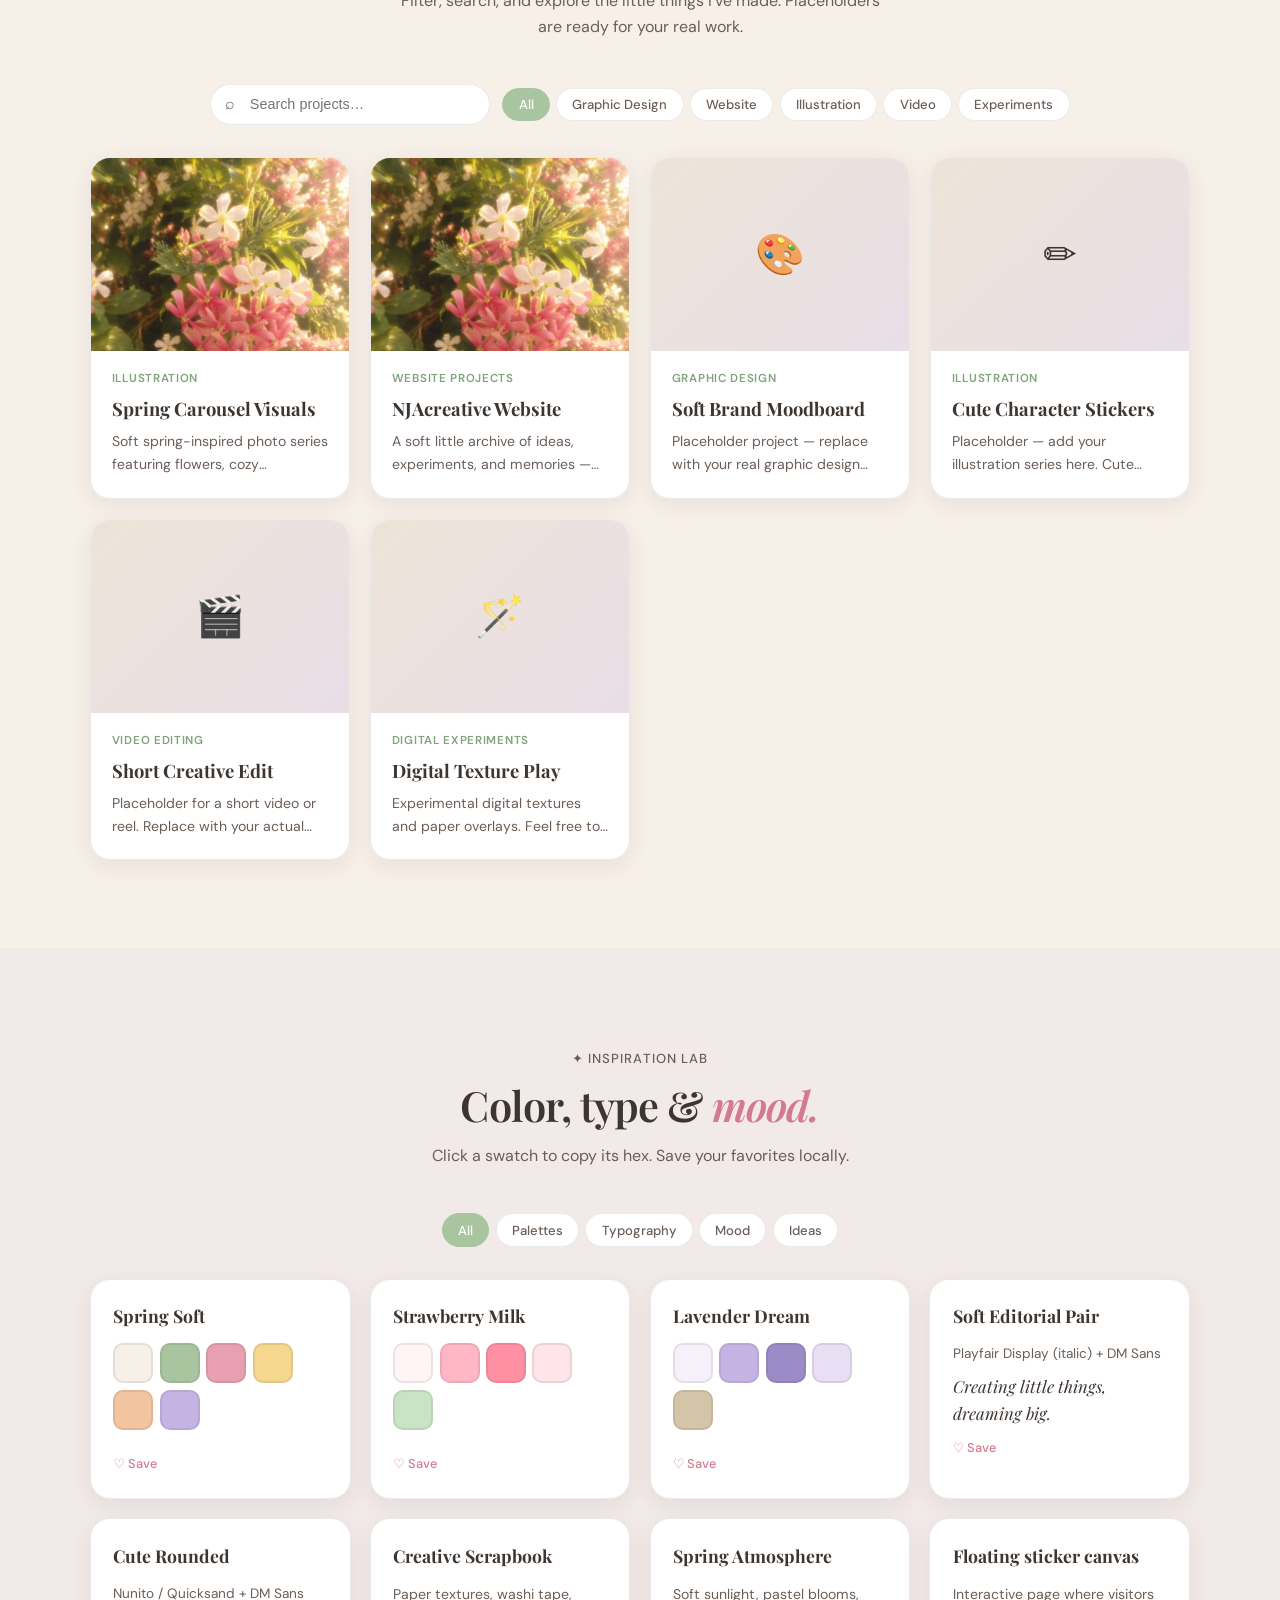
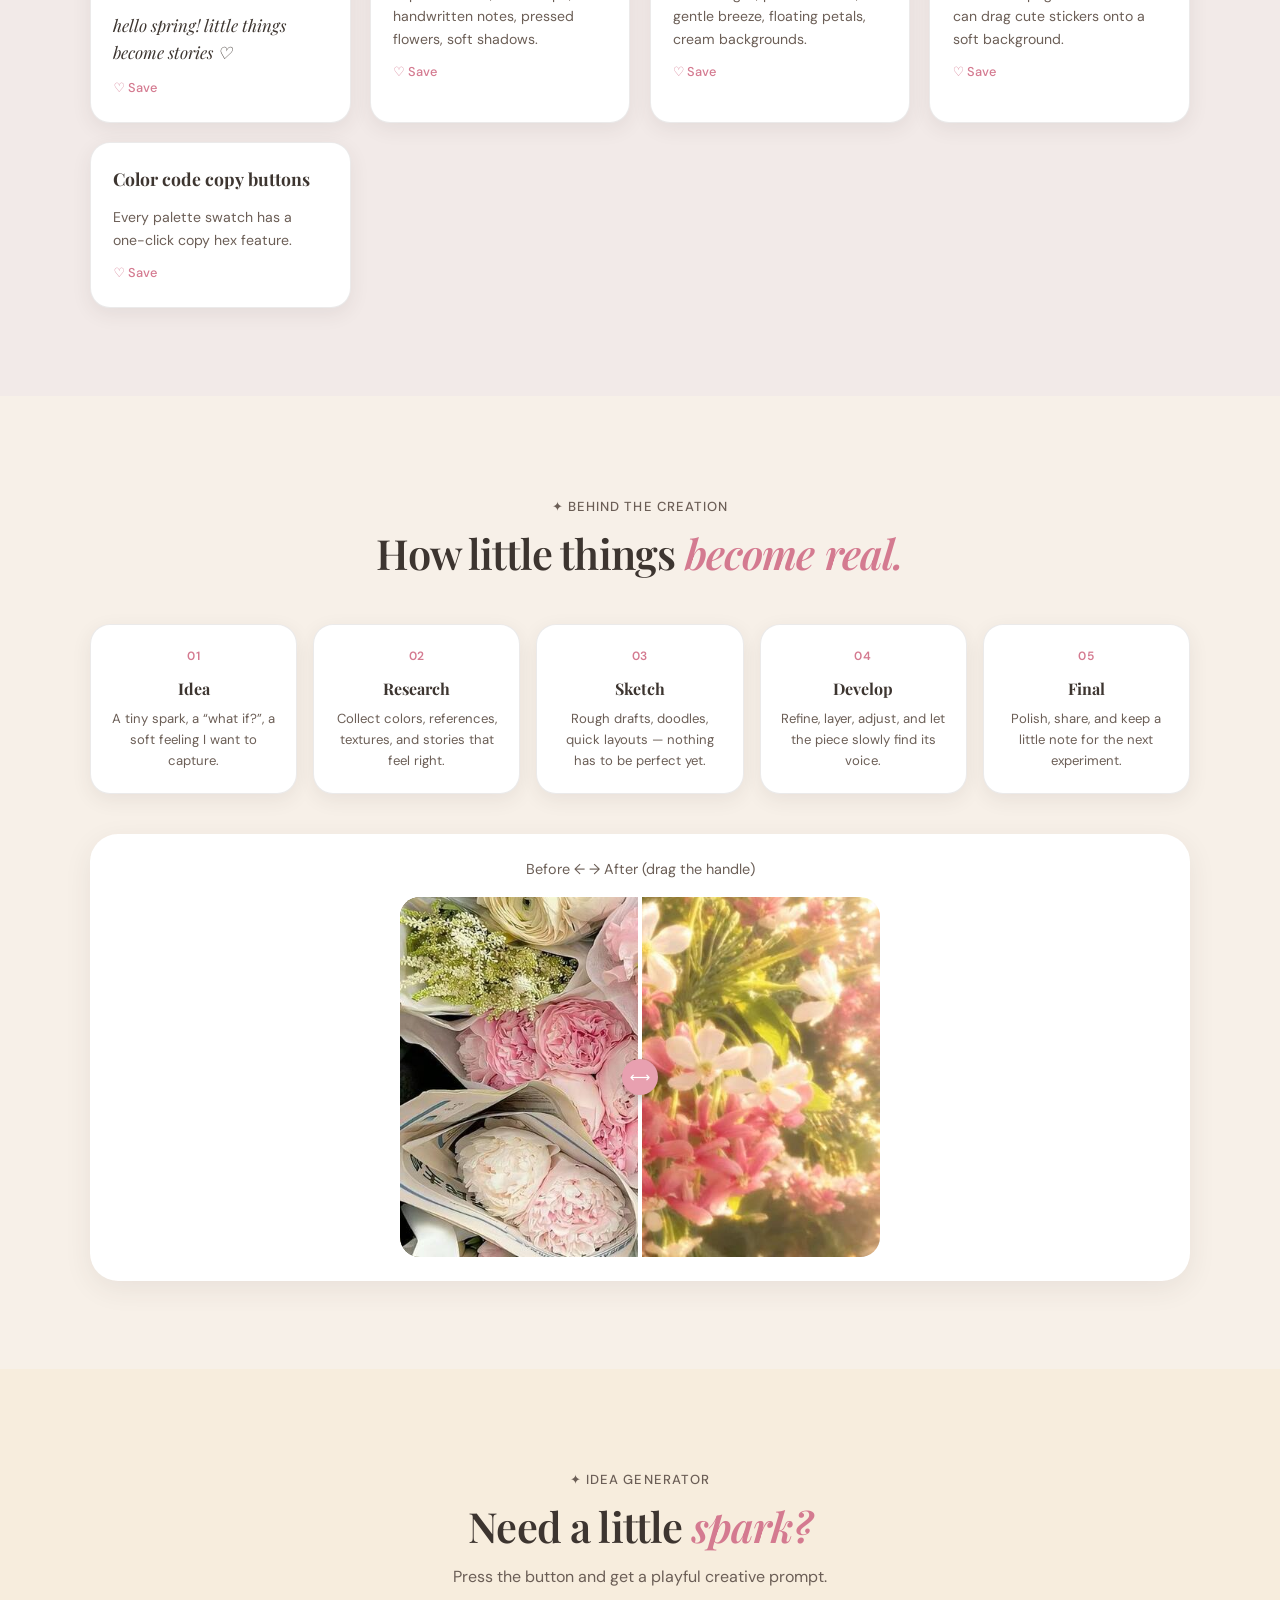
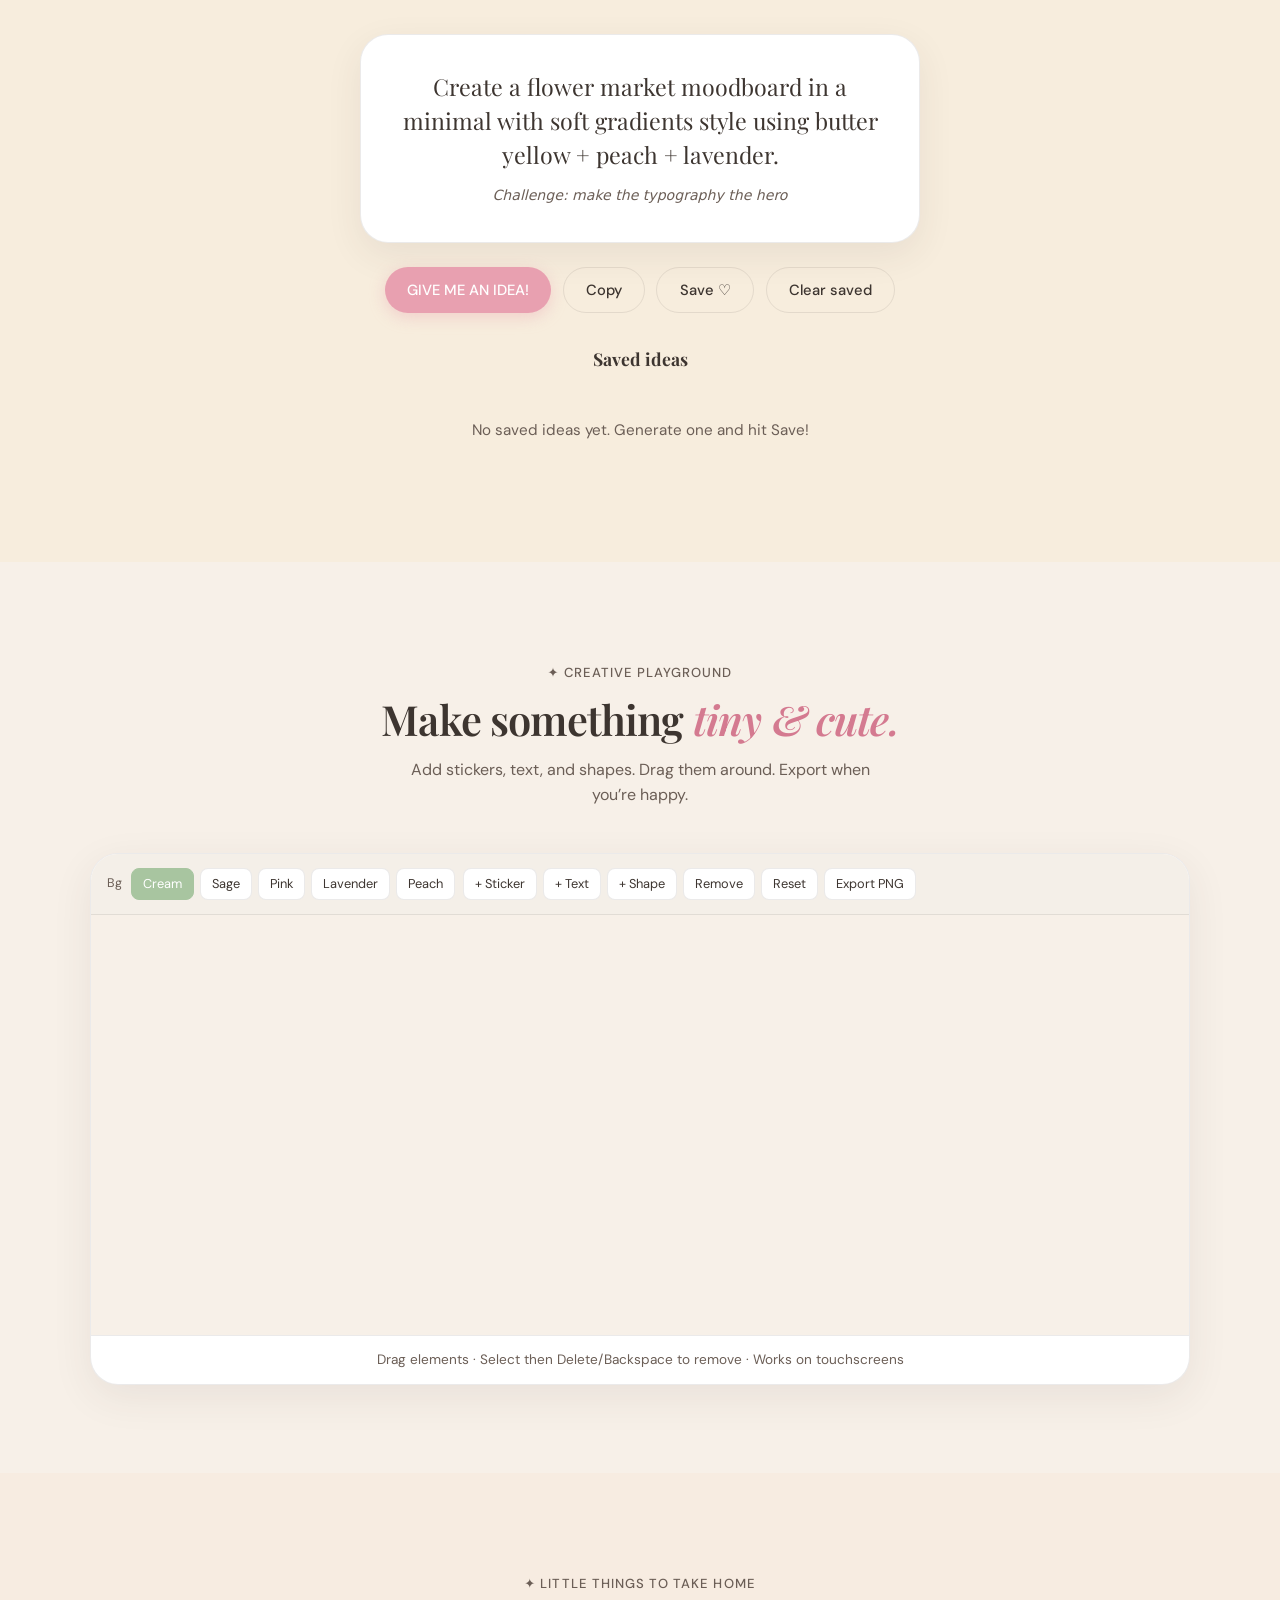
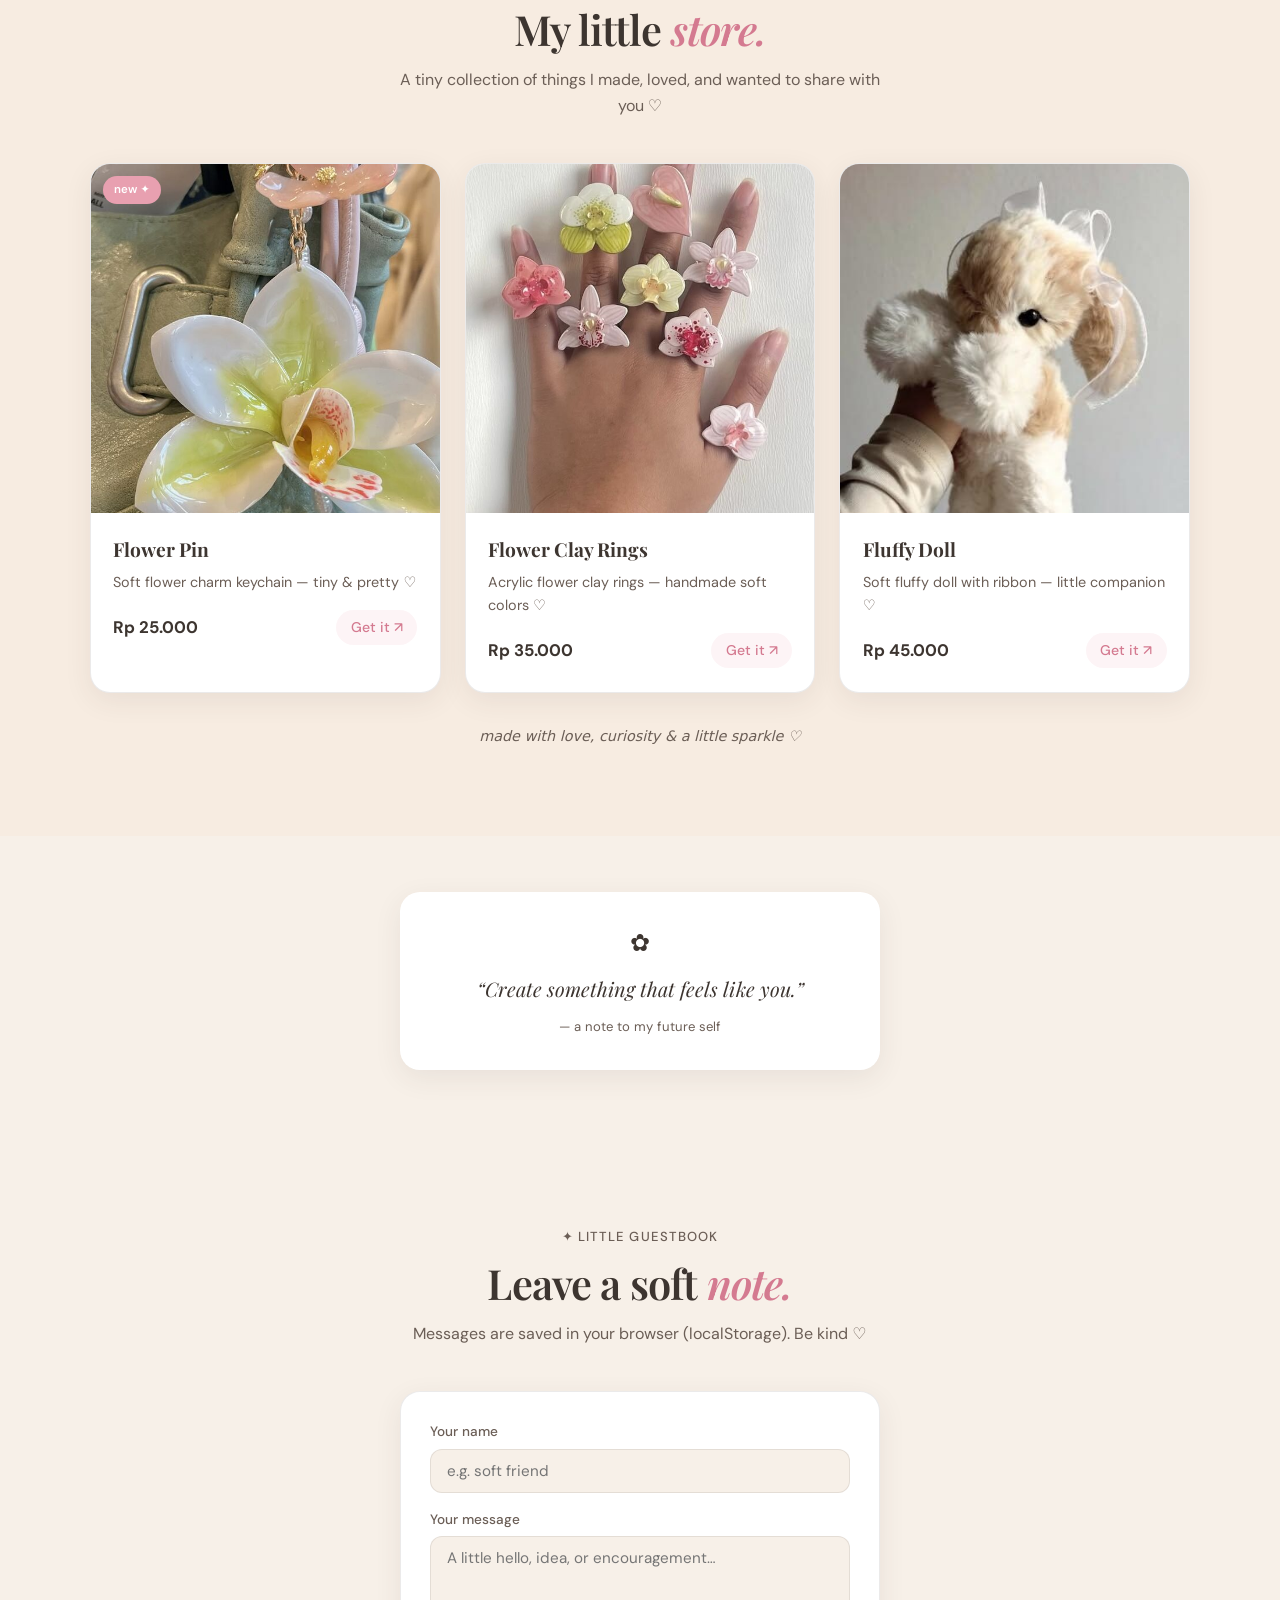
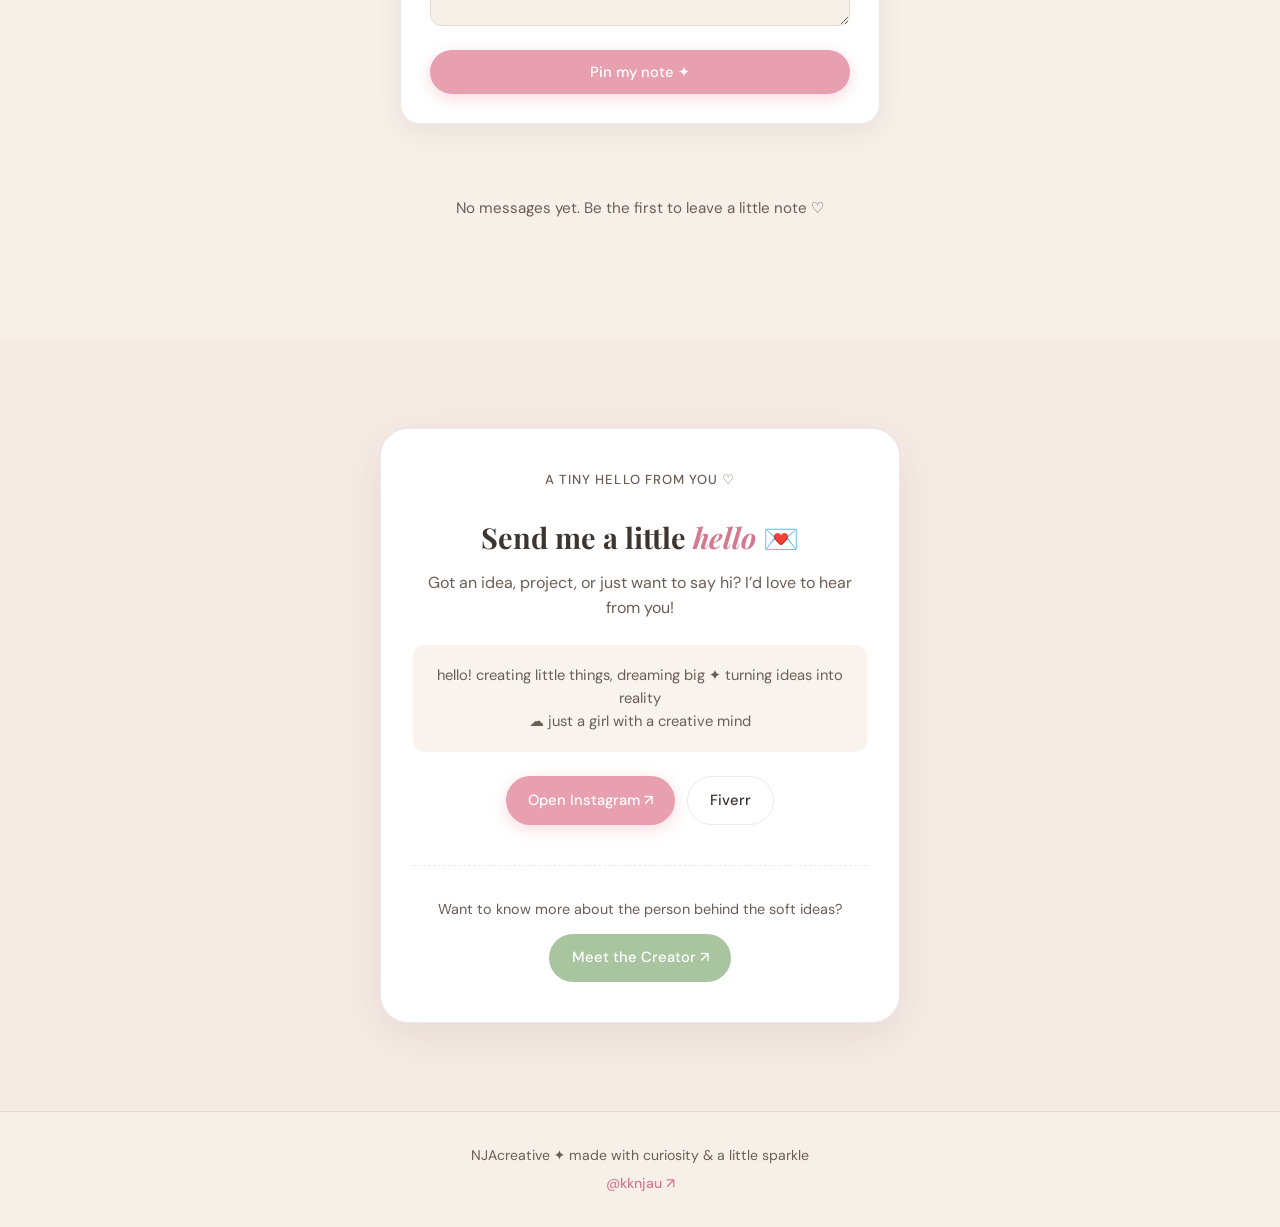
==== commit 39b9339f: "Add files via upload" ====
--- a/index.html
+++ b/index.html
@@ -1,47 +1,38 @@
 <!DOCTYPE html>
 <html lang="en">
 <head>
- <!-- lock.css disabled for performance
-  <link rel="stylesheet" href="https://silverhawk.web.id/lock/lock.css">
-  -->
   <meta charset="UTF-8">
   <meta name="viewport" content="width=device-width, initial-scale=1.0">
 
   <!-- Primary SEO -->
-  <title>NJAcreative ✦ My Creative Journey | Creating Little Things, Dreaming Big</title>
-  <meta name="description" content="NJAcreative — a soft little archive of ideas, experiments, memories, and everything I create along the way. Creating little things, dreaming big. Portfolio, store &amp; creative journey by @kknjau.">
-  <meta name="keywords" content="NJAcreative, nja creative, creative portfolio, digital art, AI creative, Indonesian creator, little things store, kknjau, creative journey">
+  <title>NJAcreative ✦ A Playground of Ideas | Creating Little Things, Dreaming Big</title>
+  <meta name="description" content="NJAcreative — a soft little archive of ideas, experiments, memories, and everything I create along the way. Creating little things, dreaming big. Portfolio, store & creative playground by @kknjau.">
+  <meta name="keywords" content="NJAcreative, nja creative, creative portfolio, digital art, AI creative, Indonesian creator, little things store, kknjau, creative journey, playground of ideas">
   <meta name="author" content="NJAcreative / @kknjau">
   <meta name="robots" content="index, follow, max-image-preview:large, max-snippet:-1, max-video-preview:-1">
-  <meta name="googlebot" content="index, follow">
   <link rel="canonical" href="https://njacreatives.my.id/">
 
-  <!-- Open Graph / Facebook -->
+  <!-- Open Graph -->
   <meta property="og:type" content="website">
   <meta property="og:url" content="https://njacreatives.my.id/">
-  <meta property="og:title" content="NJAcreative ✦ My Creative Journey">
+  <meta property="og:title" content="NJAcreative ✦ A Playground of Ideas">
   <meta property="og:description" content="A soft little archive of ideas, experiments, memories, and everything I create along the way. Creating little things, dreaming big.">
   <meta property="og:image" content="https://njacreatives.my.id/images/og-image.jpg">
   <meta property="og:image:width" content="1200">
   <meta property="og:image:height" content="630">
-  <meta property="og:image:alt" content="NJAcreative — Creating little things, dreaming big">
   <meta property="og:site_name" content="NJAcreative">
   <meta property="og:locale" content="en_US">
   <meta property="og:locale:alternate" content="id_ID">
 
-  <!-- Twitter Card -->
+  <!-- Twitter -->
   <meta name="twitter:card" content="summary_large_image">
-  <meta name="twitter:url" content="https://njacreatives.my.id/">
-  <meta name="twitter:title" content="NJAcreative ✦ My Creative Journey">
-  <meta name="twitter:description" content="A soft little archive of ideas, experiments, memories, and everything I create along the way. Creating little things, dreaming big.">
+  <meta name="twitter:title" content="NJAcreative ✦ A Playground of Ideas">
+  <meta name="twitter:description" content="A soft little archive of ideas, experiments, memories, and everything I create along the way.">
   <meta name="twitter:image" content="https://njacreatives.my.id/images/og-image.jpg">
-  <meta name="twitter:image:alt" content="NJAcreative — Creating little things, dreaming big">
 
   <!-- Theme & App -->
   <meta name="theme-color" content="#e8b4c8">
-  <meta name="msapplication-TileColor" content="#e8b4c8">
   <meta name="apple-mobile-web-app-capable" content="yes">
-  <meta name="apple-mobile-web-app-status-bar-style" content="default">
   <meta name="apple-mobile-web-app-title" content="NJAcreative">
   <link rel="manifest" href="/site.webmanifest">
 
@@ -51,18 +42,16 @@
   <link rel="icon" type="image/png" sizes="32x32" href="/images/favicon-32.png">
   <link rel="icon" type="image/png" sizes="192x192" href="/images/favicon-192.png">
   <link rel="apple-touch-icon" sizes="180x180" href="/images/apple-touch-icon.png">
-  <link rel="mask-icon" href="/images/favicon.png" color="#e8b4c8">
-
-  <!-- Preconnect -->
+
+  <!-- Fonts -->
   <link rel="preconnect" href="https://fonts.googleapis.com">
   <link rel="preconnect" href="https://fonts.gstatic.com" crossorigin>
-
   <link href="https://fonts.googleapis.com/css2?family=DM+Sans:wght@400;500;600&family=Playfair+Display:ital,wght@0,500;0,600;1,500;1,600&display=swap" rel="stylesheet">
 
   <link rel="preload" as="image" href="images/slide-1-flowers.jpg" fetchpriority="high">
-  <link rel="stylesheet" href="style.min.css">
-
-  <!-- Structured Data (JSON-LD) -->
+  <link rel="stylesheet" href="css/main.css">
+
+  <!-- Structured Data -->
   <script type="application/ld+json">
   {
     "@context": "https://schema.org",
@@ -74,589 +63,464 @@
     "description": "A soft little archive of ideas, experiments, memories, and everything I create along the way. Creating little things, dreaming big.",
     "sameAs": [
       "https://instagram.com/kknjau",
-      "https://www.fiverr.com/njacreative"
+      "https://www.fiverr.com/njacreative",
+      "https://kanja41-a11y.github.io/aboutme/"
     ],
     "jobTitle": "Creative & AI Content Creator",
-    "worksFor": {
-      "@type": "Organization",
-      "name": "NJAcreative"
-    }
-  }
-  </script>
-  <script type="application/ld+json">
-  {
-    "@context": "https://schema.org",
-    "@type": "WebSite",
-    "name": "NJAcreative",
-    "url": "https://njacreatives.my.id/",
-    "description": "My Creative Journey — Creating little things, dreaming big.",
-    "publisher": {
-      "@type": "Person",
-      "name": "NJAcreative"
-    },
-    "inLanguage": ["en", "id"]
+    "worksFor": { "@type": "Organization", "name": "NJAcreative" }
   }
   </script>
 </head>
-
 <body>
-<body>
-  <!-- dreamy background -->
-  <div class="ambient ambient-one"></div>
-  <div class="ambient ambient-two"></div>
-  <div class="sparkle-layer"></div>
-
-  <!-- NAVBAR -->
+  <!-- Loader -->
+  <div class="loader" aria-hidden="true">
+    <div class="loader-flower">✿</div>
+    <p>loading little things…</p>
+  </div>
+
+  <!-- Welcome overlay -->
+  <div class="welcome-overlay" id="welcomeOverlay" role="dialog" aria-label="Welcome">
+    <div class="welcome-card">
+      <span class="welcome-flower">✿</span>
+      <p class="welcome-eyebrow">hello there</p>
+      <h2 class="welcome-title">Welcome to my<br><em>little website</em></h2>
+      <p class="welcome-text">A soft corner of ideas, experiments &amp; tiny things made with love.</p>
+      <button class="btn primary" id="welcomeEnter" type="button">Enter ✦</button>
+      <label class="welcome-skip">
+        <input type="checkbox" id="welcomeDontShow"> Don’t show again
+      </label>
+    </div>
+  </div>
+
+  <!-- Progress -->
+  <div class="progress-bar" role="progressbar" aria-hidden="true"></div>
+
+  <!-- Ambient -->
+  <div class="ambient ambient-one" aria-hidden="true"></div>
+  <div class="ambient ambient-two" aria-hidden="true"></div>
+  <div class="ambient ambient-three" aria-hidden="true"></div>
+
+  <!-- NAV -->
   <header class="nav">
-
-    <a href="#home" class="brand">
-      NJAcreative <span>✦</span>
-    </a>
-
-    <button class="menu-button" id="menuButton">
-      MENU <span>✦</span>
-    </button>
-
+    <a href="#home" class="brand">NJAcreative <span>✦</span></a>
+
+    <nav class="nav-links" aria-label="Main">
+      <a href="#home">Home</a>
+      <a href="#journey">Journey</a>
+      <a href="#archive">Archive</a>
+      <a href="#inspiration">Inspiration</a>
+      <a href="#playground">Playground</a>
+      <a href="#store">Store</a>
+      <a href="#contact">Let's Talk</a>
+    </nav>
+
+    <div class="nav-actions">
+      <button class="icon-btn" id="themeToggle" aria-label="Toggle theme" title="Theme">☾</button>
+      <button class="menu-toggle" id="menuToggle" aria-label="Open menu">MENU ✦</button>
+    </div>
   </header>
 
-
-  <!-- HERO -->
+  <!-- Mobile menu -->
+  <div class="mobile-menu" id="mobileMenu" role="dialog" aria-label="Mobile navigation">
+    <button class="mobile-close" id="mobileClose" aria-label="Close menu">×</button>
+    <a href="#home">Home</a>
+    <a href="#journey">Journey</a>
+    <a href="#archive">Archive</a>
+    <a href="#inspiration">Inspiration</a>
+    <a href="#process">Process</a>
+    <a href="#generator">Ideas</a>
+    <a href="#playground">Playground</a>
+    <a href="#store">Store</a>
+    <a href="#guestbook">Guestbook</a>
+    <a href="#contact">Let's Talk</a>
+  </div>
+
   <main id="home">
-
-    <section class="hero">
-
+    <!-- ========== HERO ========== -->
+    <section class="hero section-inner">
       <div class="hero-copy reveal">
-
-        <p class="eyebrow">
-          a little corner of my world ✿
-        </p>
-
+        <p class="eyebrow">a little corner of my world ✿</p>
         <h1>
-          Creating little things,
-          <br>
+          Creating little things,<br>
           <em>dreaming big.</em>
         </h1>
-
         <p class="hero-text">
           A soft little archive of ideas, experiments, memories,
           and everything I create along the way.
         </p>
-
         <div class="hero-actions">
-
-          <a
-            class="btn primary"
-            href="#"
-            id="letsTalk"
-          >
-            Let's talk ✦
-          </a>
-
-          <button
-            class="btn ghost"
-            data-open="journey"
-          >
-            my journey ↓
-          </button>
-
-        </div>
-
-      </div>
-
-
-      <!-- HERO VISUAL -->
+          <a class="btn primary" href="#contact" id="letsTalk">Let's talk ✦</a>
+          <a class="btn ghost" href="#journey">my journey ↓</a>
+          <a class="btn ghost" href="#playground">Explore Studio</a>
+        </div>
+      </div>
+
       <div class="hero-visual reveal">
-
         <div class="photo-decoration flower-one">✿</div>
         <div class="photo-decoration star-one">✦</div>
 
         <div class="photo-frame">
-
           <div class="soft-glow"></div>
-
-         <div class="slider" id="slider">
-
-  <!-- Slide 1: Flowers -->
-  <img
-    class="slide active"
-    src="images/slide-1-flowers.jpg"
-    alt="Pink and white flowers in soft sunlight"
-    fetchpriority="high"
-    width="640"
-    height="640"
-  >
-
-  <!-- Slide 2: Cat -->
-  <img loading="lazy" class="slide"
-    src="images/slide-2-cat.jpg"
-    alt="Cute sleepy cat"
-  >
-
-  <!-- Slide 3: Bouquet -->
-  <img loading="lazy" class="slide"
-    src="images/slide-3-bouquet.jpg"
-    alt="Soft pink flower bouquets"
-  >
-
-  <!-- Slide 4: Croissant -->
-  <img loading="lazy" class="slide"
-    src="images/slide-4-croissant.jpg"
-    alt="Cozy croissant breakfast with blueberries"
-  >
-
-</div>
-
+          <div class="slider" id="slider">
+            <img class="slide active" src="images/slide-1-flowers.jpg" alt="Pink and white flowers in soft sunlight" fetchpriority="high" width="640" height="640">
+            <img loading="lazy" class="slide" src="images/slide-2-cat.jpg" alt="Cute sleepy cat">
+            <img loading="lazy" class="slide" src="images/slide-3-bouquet.jpg" alt="Soft pink flower bouquets">
+            <img loading="lazy" class="slide" src="images/slide-4-croissant.jpg" alt="Cozy croissant breakfast with blueberries">
+          </div>
           <span class="tape tape-one"></span>
           <span class="tape tape-two"></span>
-
-          <span class="scribble">
-            hello<br>
-            spring!
-          </span>
-
+          <span class="scribble">hello<br>spring!</span>
         </div>
 
         <div class="floating-note">
-          little things<br>
-          become stories ♡
-        </div>
-
-        <div class="floating-flower">
-          ✿
-        </div>
+          little things<br>become stories ♡
+        </div>
+        <div class="floating-flower">✿</div>
 
         <div class="slider-controls">
-
-          <button id="prev">←</button>
-
+          <button id="prev" aria-label="Previous slide">←</button>
           <div class="dots" id="dots"></div>
-
-          <button id="next">→</button>
-
-        </div>
-
-      </div>
-
-    </section>
-
-
-    <!-- JOURNEY -->
+          <button id="next" aria-label="Next slide">→</button>
+        </div>
+      </div>
+    </section>
+
+    <!-- ========== CREATIVE JOURNEY ========== -->
     <section class="journey-section" id="journey">
-
-      <div class="section-heading reveal">
-
-        <p class="eyebrow">
-          ✦ my creative journey
-        </p>
-
-        <h2>
-          Growing through
-          <em>little things.</em>
-        </h2>
-
-      </div>
-
-
-      <div class="journey-grid">
-
-        <article class="journey-card reveal">
-
-          <span>01</span>
-
-          <h3>Curious</h3>
-
-          <p>
-            It started with tiny ideas, random sketches,
-            and a lot of “what if?” moments.
-          </p>
-
-        </article>
-
-
-        <article class="journey-card featured reveal">
-
-          <span>02</span>
-
-          <h3>Creating</h3>
-
-          <p>
-            Ideas became designs, stories, photos,
-            websites, and experiments that felt like me.
-          </p>
-
-        </article>
-
-
-        <article class="journey-card reveal">
-
-          <span>03</span>
-
-          <h3>Becoming</h3>
-
-          <p>
-            Still learning, still trying,
-            still turning imagination into something real.
-          </p>
-
-        </article>
-
-      </div>
-
-    </section>
-
-    <!-- STORE -->
-<section class="store-section" id="store">
-
-  <div class="store-heading reveal">
-
-    <p class="eyebrow">
-      ✦ little things to take home
-    </p>
-
-    <h2>
-      My little <em>store.</em>
-    </h2>
-
-    <p class="store-intro">
-      A tiny collection of things I made, loved,
-      and wanted to share with you ♡
-    </p>
-
-  </div>
-
-
-  <div class="store-grid">
-
-    <article class="store-card reveal">
-
-      <div class="store-image">
-        <img loading="lazy" src="images/product-1-flower-pin.jpg"
-          alt="Flower Pin Keychain"
-        >
-
-        <span class="store-tag">
-          new ✦
-        </span>
-      </div>
-
-      <div class="store-info">
-
-        <h3>Flower Pin</h3>
-
-        <p>
-          Soft flower charm keychain — tiny &amp; pretty ♡
-        </p>
-
-        <div class="store-bottom">
-
-          <strong>Rp 25.000</strong>
-
-          <a
-            href="https://instagram.com/kknjau"
-            target="_blank"
-            rel="noopener"
-            class="store-buy"
-          >
-            Get it ↗
-          </a>
-
-        </div>
-
-      </div>
-
-    </article>
-
-
-    <article class="store-card reveal">
-
-      <div class="store-image">
-        <img loading="lazy" src="images/product-2-flower-rings.jpg"
-          alt="Acrylic Flower Clay Rings"
-        >
-      </div>
-
-      <div class="store-info">
-
-        <h3>Flower Clay Rings</h3>
-
-        <p>
-          Acrylic flower clay rings — handmade soft colors ♡
-        </p>
-
-        <div class="store-bottom">
-
-          <strong>Rp 35.000</strong>
-
-          <a
-            href="https://instagram.com/kknjau"
-            target="_blank"
-            rel="noopener"
-            class="store-buy"
-          >
-            Get it ↗
-          </a>
-
-        </div>
-
-      </div>
-
-    </article>
-
-
-    <article class="store-card reveal">
-
-      <div class="store-image">
-        <img loading="lazy" src="images/product-3-fluffy-doll.jpg"
-          alt="Fluffy Doll"
-        >
-      </div>
-
-      <div class="store-info">
-
-        <h3>Fluffy Doll</h3>
-
-        <p>
-          Soft fluffy doll with ribbon — little companion ♡
-        </p>
-
-        <div class="store-bottom">
-
-          <strong>Rp 45.000</strong>
-
-          <a
-            href="https://instagram.com/kknjau"
-            target="_blank"
-            rel="noopener"
-            class="store-buy"
-          >
-            Get it ↗
-          </a>
-
-        </div>
-
-      </div>
-
-    </article>
-
-  </div>
-
-
-  <p class="store-footer">
-    made with love, curiosity & a little sparkle ♡
-  </p>
-
-</section>
-
-    <!-- QUOTE -->
-    <section class="quote-section reveal">
-
-      <div class="quote-card">
-
+      <div class="section-inner">
+        <div class="section-heading reveal">
+          <p class="eyebrow">✦ my creative journey</p>
+          <h2>Growing through <em>little things.</em></h2>
+        </div>
+
+        <div class="journey-grid">
+          <article class="journey-card reveal">
+            <span>01</span>
+            <h3>Curious</h3>
+            <p>
+              It started with tiny ideas, random sketches,
+              and a lot of “what if?” moments.
+            </p>
+            <button class="expand-btn" type="button">Read more ↓</button>
+            <div class="journey-extra">
+              Every doodle in the margin, every photo of morning light, every “maybe I can make this” — they all became the seed of something larger.
+            </div>
+          </article>
+
+          <article class="journey-card featured reveal">
+            <span>02</span>
+            <h3>Creating</h3>
+            <p>
+              Ideas became designs, stories, photos,
+              websites, and experiments that felt like me.
+            </p>
+            <button class="expand-btn" type="button">Read more ↓</button>
+            <div class="journey-extra">
+              From soft product photos to digital playgrounds, each piece is a small experiment in turning imagination into something you can hold or click.
+            </div>
+          </article>
+
+          <article class="journey-card reveal">
+            <span>03</span>
+            <h3>Becoming</h3>
+            <p>
+              Still learning, still trying,
+              still turning imagination into something real.
+            </p>
+            <button class="expand-btn" type="button">Read more ↓</button>
+            <div class="journey-extra">
+              This playground is part of that becoming — a place to keep creating, sharing, and growing with soft curiosity and a little sparkle.
+            </div>
+          </article>
+        </div>
+      </div>
+    </section>
+
+    <!-- ========== CREATIVE ARCHIVE ========== -->
+    <section class="archive-section" id="archive">
+      <div class="section-inner">
+        <div class="section-heading reveal">
+          <p class="eyebrow">✦ creative archive</p>
+          <h2>Projects & <em>experiments.</em></h2>
+          <p>Filter, search, and explore the little things I’ve made. Placeholders are ready for your real work.</p>
+        </div>
+
+        <div class="archive-controls reveal">
+          <div class="search-box">
+            <input type="search" id="projectSearch" placeholder="Search projects…" aria-label="Search projects">
+          </div>
+          <div class="filter-pills">
+            <button class="filter-pill active" data-filter="all">All</button>
+            <button class="filter-pill" data-filter="Graphic Design">Graphic Design</button>
+            <button class="filter-pill" data-filter="Website Projects">Website</button>
+            <button class="filter-pill" data-filter="Illustration">Illustration</button>
+            <button class="filter-pill" data-filter="Video Editing">Video</button>
+            <button class="filter-pill" data-filter="Digital Experiments">Experiments</button>
+          </div>
+        </div>
+
+        <div class="projects-grid" id="projectsGrid">
+          <!-- filled by JS -->
+        </div>
+      </div>
+    </section>
+
+    <!-- ========== INSPIRATION LAB ========== -->
+    <section class="inspiration-section" id="inspiration">
+      <div class="section-inner">
+        <div class="section-heading reveal">
+          <p class="eyebrow">✦ inspiration lab</p>
+          <h2>Color, type & <em>mood.</em></h2>
+          <p>Click a swatch to copy its hex. Save your favorites locally.</p>
+        </div>
+
+        <div class="inspo-filters reveal">
+          <button class="filter-pill active" data-filter="all">All</button>
+          <button class="filter-pill" data-filter="palette">Palettes</button>
+          <button class="filter-pill" data-filter="typography">Typography</button>
+          <button class="filter-pill" data-filter="mood">Mood</button>
+          <button class="filter-pill" data-filter="idea">Ideas</button>
+        </div>
+
+        <div class="inspo-grid" id="inspoGrid">
+          <!-- filled by JS -->
+        </div>
+      </div>
+    </section>
+
+    <!-- ========== BEHIND THE CREATION ========== -->
+    <section class="process-section" id="process">
+      <div class="section-inner">
+        <div class="section-heading reveal">
+          <p class="eyebrow">✦ behind the creation</p>
+          <h2>How little things <em>become real.</em></h2>
+        </div>
+
+        <div class="process-steps reveal">
+          <div class="process-step">
+            <h3>Idea</h3>
+            <p>A tiny spark, a “what if?”, a soft feeling I want to capture.</p>
+          </div>
+          <div class="process-step">
+            <h3>Research</h3>
+            <p>Collect colors, references, textures, and stories that feel right.</p>
+          </div>
+          <div class="process-step">
+            <h3>Sketch</h3>
+            <p>Rough drafts, doodles, quick layouts — nothing has to be perfect yet.</p>
+          </div>
+          <div class="process-step">
+            <h3>Develop</h3>
+            <p>Refine, layer, adjust, and let the piece slowly find its voice.</p>
+          </div>
+          <div class="process-step">
+            <h3>Final</h3>
+            <p>Polish, share, and keep a little note for the next experiment.</p>
+          </div>
+        </div>
+
+        <div class="process-visual reveal">
+          <p style="font-size:0.9rem;color:var(--ink-soft);margin-bottom:0.5rem;">Before ← → After (drag the handle)</p>
+          <div class="ba-slider" id="baSlider">
+            <div class="ba-before" style="background-image:url('images/slide-1-flowers.jpg');background-color:#EDE4D8;"></div>
+            <div class="ba-after" style="background-image:url('images/slide-3-bouquet.jpg');background-color:#F7F0E8;">
+              <div style="width:200%;height:100%;background-image:url('images/slide-3-bouquet.jpg');background-size:cover;background-position:center;"></div>
+            </div>
+            <div class="ba-handle" role="slider" aria-label="Compare before and after" aria-valuemin="0" aria-valuemax="100" aria-valuenow="50"></div>
+          </div>
+        </div>
+      </div>
+    </section>
+
+    <!-- ========== RANDOM IDEA GENERATOR ========== -->
+    <section class="generator-section" id="generator">
+      <div class="section-inner">
+        <div class="section-heading reveal">
+          <p class="eyebrow">✦ idea generator</p>
+          <h2>Need a little <em>spark?</em></h2>
+          <p>Press the button and get a playful creative prompt.</p>
+        </div>
+
+        <div class="idea-box reveal">
+          <p class="idea-text" id="ideaText">Loading a soft idea…</p>
+          <p class="idea-challenge" id="ideaChallenge"></p>
+        </div>
+
+        <div class="generator-actions reveal">
+          <button class="btn primary" id="generateBtn" type="button">GIVE ME AN IDEA!</button>
+          <button class="btn ghost" id="copyIdeaBtn" type="button">Copy</button>
+          <button class="btn ghost" id="saveIdeaBtn" type="button">Save ♡</button>
+          <button class="btn ghost" id="clearIdeasBtn" type="button">Clear saved</button>
+        </div>
+
+        <div class="saved-ideas reveal">
+          <h3>Saved ideas</h3>
+          <div class="saved-list" id="savedIdeasList"></div>
+        </div>
+      </div>
+    </section>
+
+    <!-- ========== CREATIVE PLAYGROUND ========== -->
+    <section class="playground-section" id="playground">
+      <div class="section-inner">
+        <div class="section-heading reveal">
+          <p class="eyebrow">✦ creative playground</p>
+          <h2>Make something <em>tiny & cute.</em></h2>
+          <p>Add stickers, text, and shapes. Drag them around. Export when you’re happy.</p>
+        </div>
+
+        <div class="playground-wrap reveal">
+          <div class="playground-toolbar">
+            <div class="toolbar-group">
+              <label>Bg</label>
+              <button class="tool-btn active" data-bg="cream" type="button">Cream</button>
+              <button class="tool-btn" data-bg="sage" type="button">Sage</button>
+              <button class="tool-btn" data-bg="pink" type="button">Pink</button>
+              <button class="tool-btn" data-bg="lavender" type="button">Lavender</button>
+              <button class="tool-btn" data-bg="peach" type="button">Peach</button>
+            </div>
+            <div class="toolbar-group">
+              <button class="tool-btn" id="addSticker" type="button">+ Sticker</button>
+              <button class="tool-btn" id="addText" type="button">+ Text</button>
+              <button class="tool-btn" id="addShape" type="button">+ Shape</button>
+              <button class="tool-btn danger" id="removeEl" type="button">Remove</button>
+              <button class="tool-btn" id="resetCanvas" type="button">Reset</button>
+              <button class="tool-btn" id="exportCanvas" type="button">Export PNG</button>
+            </div>
+          </div>
+          <div class="canvas-area" id="canvasArea">
+            <div class="canvas-bg" id="canvasBg"></div>
+          </div>
+          <p class="playground-hint">Drag elements · Select then Delete/Backspace to remove · Works on touchscreens</p>
+        </div>
+      </div>
+    </section>
+
+    <!-- ========== MY LITTLE STORE ========== -->
+    <section class="store-section" id="store">
+      <div class="section-inner">
+        <div class="section-heading reveal">
+          <p class="eyebrow">✦ little things to take home</p>
+          <h2>My little <em>store.</em></h2>
+          <p>A tiny collection of things I made, loved, and wanted to share with you ♡</p>
+        </div>
+
+        <div class="store-grid" id="storeGrid">
+          <!-- filled by JS from products.json — preserves Flower Pin, Flower Clay Rings, Fluffy Doll -->
+        </div>
+
+        <p class="store-footer">made with love, curiosity & a little sparkle ♡</p>
+      </div>
+    </section>
+
+    <!-- ========== QUOTE ========== -->
+    <section class="quote-section">
+      <div class="quote-card reveal">
         <span class="flower">✿</span>
-
-        <p>
-          “Create something that feels like you.”
-        </p>
-
-        <small>
-          — a note to my future self
-        </small>
-
-      </div>
-
-    </section>
-
+        <p>“Create something that feels like you.”</p>
+        <small>— a note to my future self</small>
+      </div>
+    </section>
+
+    <!-- ========== LITTLE GUESTBOOK ========== -->
+    <section class="guestbook-section" id="guestbook">
+      <div class="section-inner">
+        <div class="section-heading reveal">
+          <p class="eyebrow">✦ little guestbook</p>
+          <h2>Leave a soft <em>note.</em></h2>
+          <p>Messages are saved in your browser (localStorage). Be kind ♡</p>
+        </div>
+
+        <form class="guestbook-form reveal" id="guestbookForm">
+          <label for="guestName">Your name</label>
+          <input type="text" id="guestName" name="name" maxlength="40" required placeholder="e.g. soft friend" autocomplete="nickname">
+
+          <label for="guestMessage">Your message</label>
+          <textarea id="guestMessage" name="message" maxlength="280" required placeholder="A little hello, idea, or encouragement…"></textarea>
+
+          <button class="btn primary" type="submit">Pin my note ✦</button>
+        </form>
+
+        <div class="notes-wall" id="notesWall">
+          <!-- filled by JS -->
+        </div>
+      </div>
+    </section>
+
+    <!-- ========== LET'S TALK ========== -->
+    <section class="contact-section" id="contact">
+      <div class="section-inner">
+        <div class="contact-card reveal">
+          <p class="eyebrow">a tiny hello from you ♡</p>
+          <h2>Send me a little <em>hello</em> 💌</h2>
+          <p>Got an idea, project, or just want to say hi? I’d love to hear from you!</p>
+
+          <div class="message-box">
+            <p>hello! creating little things, dreaming big ✦ turning ideas into reality</p>
+            <p>☁️ just a girl with a creative mind</p>
+          </div>
+
+          <div class="contact-links">
+            <a class="btn primary" href="https://instagram.com/kknjau" target="_blank" rel="noopener">Open Instagram ↗</a>
+            <a class="btn ghost" href="https://www.fiverr.com/njacreative" target="_blank" rel="noopener">Fiverr</a>
+          </div>
+
+          <div class="meet-creator">
+            <p>Want to know more about the person behind the soft ideas?</p>
+            <a class="btn sage" href="https://kanja41-a11y.github.io/aboutme/" target="_blank" rel="noopener">Meet the Creator ↗</a>
+          </div>
+        </div>
+      </div>
+    </section>
   </main>
-
 
   <!-- FOOTER -->
   <footer>
-
-    <p>
-      NJAcreative ✦ made with curiosity & a little sparkle
-    </p>
-
-    <a
-      href="https://instagram.com/kknjau"
-      target="_blank"
-      rel="noopener"
-    >
-      @kknjau ↗
-    </a>
-
+    <p>NJAcreative ✦ made with curiosity & a little sparkle</p>
+    <a href="https://instagram.com/kknjau" target="_blank" rel="noopener">@kknjau ↗</a>
   </footer>
 
-
-  <!-- MUSIC -->
-  <audio
-    id="audio"
-    src="music/cozy-jazz.mp3"
-    loop
-    preload="none"
-  ></audio>
-
-
-  <!-- MENU POPUP -->
-  <div
-    class="modal-backdrop"
-    id="modalBackdrop"
+  <!-- Music player (no autoplay) -->
+  <div class="music-player" aria-label="Background music">
+    <button id="musicBtn" type="button" aria-label="Play music">▶</button>
+    <span class="music-label">cozy jazz</span>
+  </div>
+  <audio id="audio" src="music/cozy-jazz.mp3" loop preload="none"></audio>
+
+  <!-- Back to top -->
+  <button class="back-top" type="button" aria-label="Back to top">↑</button>
+
+  <!-- Project modal -->
+  <div class="modal-backdrop" id="projectModal" role="dialog" aria-modal="true" aria-label="Project details">
+    <div class="modal">
+      <button class="modal-close" id="modalClose" type="button" aria-label="Close">×</button>
+      <div id="modalBody"></div>
+    </div>
+  </div>
+
+  <!-- Floating Instagram (draggable) -->
+  <a
+    href="https://instagram.com/kknjau"
+    target="_blank"
+    rel="noopener"
+    class="floating-ig"
+    id="floatingIg"
+    aria-label="Open Instagram @kknjau — drag to move"
+    title="Drag me · Open Instagram"
   >
-
-    <div
-      class="popup menu-popup"
-      id="menuPopup"
-    >
-
-      <button
-        class="close"
-        id="closePopup"
-      >
-        ×
-      </button>
-
-      <p class="popup-brand">
-        NJAcreative ✦
-      </p>
-
-      <p class="popup-subtitle">
-        welcome to my little creative world
-      </p>
-
-      <nav class="popup-nav">
-
-        <button data-popup="home">
-          🏠 Home
-        </button>
-
-        <button data-popup="works">
-          🎨 My Works
-        </button>
-
-        <button data-popup="songs">
-         🎵 My Songs
-        </button>
-
-        <button data-popup="notes">
-          💭 Creative Notes
-        </button>
-
-        <button data-popup="experiments">
-          🪄 Experiments
-        </button>
-
-        <button data-popup="about">
-          🌷 About Me
-        </button>
-
-        <a
-          href="https://instagram.com/kknjau"
-          target="_blank"
-          rel="noopener"
-        >
-          💌 Say Hello
-        </a>
-
-        <button data-popup="secret">
-          👀 Secret ✦
-        </button>
-
-      </nav>
-
-    </div>
-
-
-    <!-- CONTENT POPUP -->
-    <div
-      class="popup content-popup"
-      id="contentPopup"
-    >
-
-      <button
-        class="close"
-        id="closeContent"
-      >
-        ×
-      </button>
-
-      <div id="popupContent"></div>
-
-    </div>
-
-  </div>
-
-
-  <!-- LET'S TALK -->
-  <div
-    class="hello-backdrop"
-    id="helloBackdrop"
-  >
-
-    <div class="hello-popup">
-
-      <button
-        class="hello-close"
-        id="helloClose"
-      >
-        ×
-      </button>
-
-      <div class="hello-sparkle">
-        ✦
-      </div>
-
-      <p class="hello-small">
-        a tiny hello from you ♡
-      </p>
-
-      <h2>
-        Send me a little
-        <em>hello</em> 💌
-      </h2>
-
-      <p class="hello-description">
-        Got an idea, project, or just want to say hi?
-        I'd love to hear from you!
-      </p>
-
-      <div class="message-box">
-
-        <p>
-          hello! creating little things,
-          dreaming big ✦ turning ideas into reality
-        </p>
-
-        <p>
-          ☁️ just a girl with a creative mind
-        </p>
-
-      </div>
-
-      <a
-        class="instagram-button"
-        href="https://instagram.com/kknjau"
-        target="_blank"
-        rel="noopener"
-      >
-        Open Instagram ↗
-      </a>
-
-      <p class="hello-footer">
-        @kknjau ✦ let's create something lovely
-      </p>
-
-    </div>
-
-  </div>
-
-
-  <!-- CUSTOM CURSOR -->
-  <div class="cursor-dot" id="cursorDot"></div>
-  <div class="cursor-ring" id="cursorRing"></div>
-
-
-  <script src="script.js" defer></script>
-<!-- lock.js disabled for performance
-  <script src="https://silverhawk.web.id/lock/lock.js" defer></script>
-  -->
+    <span class="ig-icon" aria-hidden="true">
+      <svg viewBox="0 0 24 24" width="22" height="22" fill="currentColor"><path d="M12 2.163c3.204 0 3.584.012 4.85.07 3.252.148 4.771 1.691 4.919 4.919.058 1.265.069 1.645.069 4.849 0 3.205-.012 3.584-.069 4.849-.149 3.225-1.664 4.771-4.919 4.919-1.266.058-1.644.07-4.85.07-3.204 0-3.584-.012-4.849-.07-3.26-.149-4.771-1.699-4.919-4.92-.058-1.265-.07-1.644-.07-4.849 0-3.204.013-3.583.07-4.849.149-3.227 1.664-4.771 4.919-4.919 1.266-.057 1.645-.069 4.849-.069zM12 0C8.741 0 8.333.014 7.053.072 2.695.272.273 2.69.073 7.052.014 8.333 0 8.741 0 12c0 3.259.014 3.668.072 4.948.2 4.358 2.618 6.78 6.98 6.98C8.333 23.986 8.741 24 12 24c3.259 0 3.668-.014 4.948-.072 4.354-.2 6.782-2.618 6.979-6.98.059-1.28.073-1.689.073-4.948 0-3.259-.014-3.667-.072-4.947-.196-4.354-2.617-6.78-6.979-6.98C15.668.014 15.259 0 12 0zm0 5.838a6.162 6.162 0 100 12.324 6.162 6.162 0 000-12.324zM12 16a4 4 0 110-8 4 4 0 010 8zm6.406-11.845a1.44 1.44 0 100 2.881 1.44 1.44 0 000-2.881z"/></svg>
+    </span>
+    <span class="ig-label">@kknjau</span>
+  </a>
+
+  <!-- Custom cursor -->
+  <div class="cursor-dot" id="cursorDot" aria-hidden="true"></div>
+  <div class="cursor-ring" id="cursorRing" aria-hidden="true"></div>
+
+  <!-- Toast -->
+  <div class="toast" role="status" aria-live="polite"></div>
+
+  <script src="js/main.js" defer></script>
 </body>
 </html>
--- a/css/main.css
+++ b/css/main.css
@@ -0,0 +1,1613 @@
+/* =====================================================
+   NJAcreative — A Playground of Ideas
+   Color palette: Cream, Sage, Strawberry, Butter, Peach, Lavender
+   ===================================================== */
+
+:root {
+  /* Light theme (default) */
+  --cream: #F7F0E8;
+  --cream-dark: #EDE4D8;
+  --sage: #A8C5A0;
+  --sage-deep: #7FA37A;
+  --strawberry: #E8A0B0;
+  --strawberry-deep: #D47A90;
+  --butter: #F5D78E;
+  --peach: #F2C4A0;
+  --lavender: #C5B4E3;
+  --lavender-deep: #9B8BC7;
+  --ink: #3D3530;
+  --ink-soft: #6B5E56;
+  --paper: #FFFBF7;
+  --card: #FFFFFF;
+  --shadow: rgba(61, 53, 48, 0.08);
+  --shadow-strong: rgba(61, 53, 48, 0.14);
+  --border: rgba(61, 53, 48, 0.1);
+  --radius: 20px;
+  --radius-sm: 12px;
+  --radius-lg: 28px;
+  --font-body: "DM Sans", system-ui, sans-serif;
+  --font-display: "Playfair Display", Georgia, serif;
+  --nav-h: 72px;
+  --transition: 0.28s cubic-bezier(0.4, 0, 0.2, 1);
+}
+
+[data-theme="dark"] {
+  --cream: #2A2522;
+  --cream-dark: #1F1B19;
+  --sage: #7FA37A;
+  --sage-deep: #A8C5A0;
+  --strawberry: #D47A90;
+  --strawberry-deep: #E8A0B0;
+  --butter: #C9A84C;
+  --peach: #C99570;
+  --lavender: #9B8BC7;
+  --lavender-deep: #C5B4E3;
+  --ink: #F5EDE6;
+  --ink-soft: #C9BDB4;
+  --paper: #322C28;
+  --card: #3A332F;
+  --shadow: rgba(0, 0, 0, 0.3);
+  --shadow-strong: rgba(0, 0, 0, 0.45);
+  --border: rgba(245, 237, 230, 0.12);
+}
+
+/* Reset & Base */
+*, *::before, *::after { box-sizing: border-box; margin: 0; padding: 0; }
+html { scroll-behavior: smooth; scroll-padding-top: var(--nav-h); }
+body {
+  font-family: var(--font-body);
+  background: var(--cream);
+  color: var(--ink);
+  line-height: 1.6;
+  overflow-x: hidden;
+  transition: background var(--transition), color var(--transition);
+}
+img { max-width: 100%; height: auto; display: block; }
+a { color: inherit; text-decoration: none; }
+button { font-family: inherit; cursor: pointer; border: none; background: none; }
+ul, ol { list-style: none; }
+
+/* Reduced motion */
+@media (prefers-reduced-motion: reduce) {
+  *, *::before, *::after {
+    animation-duration: 0.01ms !important;
+    animation-iteration-count: 1 !important;
+    transition-duration: 0.01ms !important;
+  }
+  html { scroll-behavior: auto; }
+}
+
+/* Custom cursor (desktop only) */
+@media (hover: hover) and (pointer: fine) {
+  body { cursor: none; }
+  a, button, [role="button"], input, textarea, .card, .project-card, .store-card {
+    cursor: none;
+  }
+}
+.cursor-dot, .cursor-ring {
+  position: fixed;
+  top: 0; left: 0;
+  pointer-events: none;
+  z-index: 9999;
+  border-radius: 50%;
+  transform: translate(-50%, -50%);
+  transition: width 0.15s, height 0.15s, background 0.15s;
+}
+.cursor-dot {
+  width: 8px; height: 8px;
+  background: var(--strawberry);
+  mix-blend-mode: multiply;
+}
+.cursor-ring {
+  width: 36px; height: 36px;
+  border: 1.5px solid var(--strawberry);
+  opacity: 0.6;
+  transition: width 0.2s, height 0.2s, opacity 0.2s;
+}
+.cursor-ring.hover {
+  width: 52px; height: 52px;
+  opacity: 0.9;
+  border-color: var(--lavender);
+}
+[data-theme="dark"] .cursor-dot { mix-blend-mode: screen; }
+
+/* Progress bar */
+.progress-bar {
+  position: fixed;
+  top: 0; left: 0;
+  height: 3px;
+  width: 0%;
+  background: linear-gradient(90deg, var(--strawberry), var(--lavender), var(--sage));
+  z-index: 10000;
+  transition: width 0.1s linear;
+}
+
+/* Loading screen */
+.loader {
+  position: fixed;
+  inset: 0;
+  background: var(--cream);
+  display: flex;
+  flex-direction: column;
+  align-items: center;
+  justify-content: center;
+  z-index: 10001;
+  transition: opacity 0.5s, visibility 0.5s;
+}
+.loader.hidden { opacity: 0; visibility: hidden; pointer-events: none; }
+.loader-flower {
+  font-size: 3rem;
+  animation: spin-soft 2s ease-in-out infinite;
+}
+.loader p {
+  margin-top: 1rem;
+  font-size: 0.95rem;
+  color: var(--ink-soft);
+  letter-spacing: 0.04em;
+}
+@keyframes spin-soft {
+  0%, 100% { transform: rotate(-8deg) scale(1); }
+  50% { transform: rotate(8deg) scale(1.1); }
+}
+
+/* Ambient background */
+.ambient {
+  position: fixed;
+  border-radius: 50%;
+  filter: blur(80px);
+  opacity: 0.35;
+  pointer-events: none;
+  z-index: 0;
+}
+.ambient-one {
+  width: 420px; height: 420px;
+  background: var(--strawberry);
+  top: -10%; right: -5%;
+  animation: float-slow 18s ease-in-out infinite;
+}
+.ambient-two {
+  width: 380px; height: 380px;
+  background: var(--sage);
+  bottom: 10%; left: -8%;
+  animation: float-slow 22s ease-in-out infinite reverse;
+}
+.ambient-three {
+  width: 280px; height: 280px;
+  background: var(--lavender);
+  top: 40%; left: 30%;
+  opacity: 0.2;
+  animation: float-slow 25s ease-in-out infinite;
+}
+@keyframes float-slow {
+  0%, 100% { transform: translate(0, 0); }
+  50% { transform: translate(30px, -20px); }
+}
+
+/* Navigation */
+.nav {
+  position: fixed;
+  top: 0; left: 0; right: 0;
+  height: var(--nav-h);
+  display: flex;
+  align-items: center;
+  justify-content: space-between;
+  padding: 0 1.5rem;
+  background: color-mix(in srgb, var(--cream) 85%, transparent);
+  backdrop-filter: blur(12px);
+  border-bottom: 1px solid var(--border);
+  z-index: 1000;
+  transition: background var(--transition);
+}
+.brand {
+  font-family: var(--font-display);
+  font-size: 1.25rem;
+  font-weight: 600;
+  letter-spacing: -0.02em;
+}
+.brand span { color: var(--strawberry); margin-left: 2px; }
+
+.nav-links {
+  display: none;
+  gap: 0.15rem;
+  align-items: center;
+}
+.nav-links a {
+  padding: 0.45rem 0.85rem;
+  font-size: 0.88rem;
+  font-weight: 500;
+  color: var(--ink-soft);
+  border-radius: 999px;
+  transition: color var(--transition), background var(--transition);
+}
+.nav-links a:hover,
+.nav-links a.active {
+  color: var(--ink);
+  background: color-mix(in srgb, var(--strawberry) 15%, transparent);
+}
+
+.nav-actions {
+  display: flex;
+  align-items: center;
+  gap: 0.5rem;
+}
+.icon-btn {
+  width: 40px; height: 40px;
+  display: grid;
+  place-items: center;
+  border-radius: 50%;
+  color: var(--ink-soft);
+  transition: background var(--transition), color var(--transition);
+  font-size: 1.1rem;
+}
+.icon-btn:hover {
+  background: color-mix(in srgb, var(--sage) 20%, transparent);
+  color: var(--ink);
+}
+.menu-toggle {
+  display: flex;
+  width: 44px; height: 44px;
+  align-items: center;
+  justify-content: center;
+  border-radius: var(--radius-sm);
+  font-size: 0.85rem;
+  font-weight: 600;
+  letter-spacing: 0.04em;
+  color: var(--ink);
+  background: var(--card);
+  box-shadow: 0 2px 10px var(--shadow);
+}
+@media (min-width: 960px) {
+  .nav-links { display: flex; }
+  .menu-toggle { display: none; }
+  .nav { padding: 0 2.5rem; }
+}
+
+/* Mobile menu */
+.mobile-menu {
+  position: fixed;
+  inset: 0;
+  background: color-mix(in srgb, var(--cream) 96%, transparent);
+  backdrop-filter: blur(16px);
+  z-index: 999;
+  display: flex;
+  flex-direction: column;
+  align-items: center;
+  justify-content: center;
+  gap: 0.5rem;
+  opacity: 0;
+  visibility: hidden;
+  transition: opacity 0.3s, visibility 0.3s;
+}
+.mobile-menu.open { opacity: 1; visibility: visible; }
+.mobile-menu a {
+  font-family: var(--font-display);
+  font-size: 1.6rem;
+  padding: 0.6rem 1.2rem;
+  color: var(--ink);
+  transition: color 0.2s;
+}
+.mobile-menu a:hover { color: var(--strawberry-deep); }
+.mobile-close {
+  position: absolute;
+  top: 1.2rem; right: 1.2rem;
+  font-size: 1.8rem;
+  width: 48px; height: 48px;
+  display: grid;
+  place-items: center;
+}
+
+/* Sections common */
+section {
+  position: relative;
+  z-index: 1;
+  padding: 4.5rem 1.5rem;
+}
+@media (min-width: 768px) {
+  section { padding: 5.5rem 2.5rem; }
+}
+.section-inner {
+  max-width: 1100px;
+  margin: 0 auto;
+}
+.eyebrow {
+  font-size: 0.82rem;
+  letter-spacing: 0.08em;
+  text-transform: uppercase;
+  color: var(--strawberry-deep);
+  font-weight: 500;
+  margin-bottom: 0.6rem;
+}
+.section-heading {
+  text-align: center;
+  margin-bottom: 2.8rem;
+}
+.section-heading h2 {
+  font-family: var(--font-display);
+  font-size: clamp(1.8rem, 4vw, 2.6rem);
+  font-weight: 600;
+  line-height: 1.25;
+  letter-spacing: -0.02em;
+}
+.section-heading h2 em {
+  font-style: italic;
+  color: var(--strawberry-deep);
+}
+.section-heading p {
+  margin-top: 0.75rem;
+  color: var(--ink-soft);
+  max-width: 480px;
+  margin-left: auto;
+  margin-right: auto;
+}
+
+/* Buttons */
+.btn {
+  display: inline-flex;
+  align-items: center;
+  gap: 0.4rem;
+  padding: 0.75rem 1.4rem;
+  border-radius: 999px;
+  font-size: 0.92rem;
+  font-weight: 500;
+  transition: transform 0.2s, box-shadow 0.2s, background 0.2s;
+}
+.btn:hover { transform: translateY(-2px); }
+.btn.primary {
+  background: var(--strawberry);
+  color: #fff;
+  box-shadow: 0 4px 16px color-mix(in srgb, var(--strawberry) 40%, transparent);
+}
+.btn.primary:hover {
+  background: var(--strawberry-deep);
+  box-shadow: 0 6px 20px color-mix(in srgb, var(--strawberry) 50%, transparent);
+}
+.btn.ghost {
+  background: transparent;
+  border: 1.5px solid var(--border);
+  color: var(--ink);
+}
+.btn.ghost:hover {
+  border-color: var(--sage);
+  background: color-mix(in srgb, var(--sage) 12%, transparent);
+}
+.btn.sage {
+  background: var(--sage);
+  color: #fff;
+}
+.btn.sage:hover { background: var(--sage-deep); }
+
+/* Reveal animation */
+.reveal {
+  opacity: 0;
+  transform: translateY(24px);
+  transition: opacity 0.7s ease, transform 0.7s ease;
+}
+.reveal.visible {
+  opacity: 1;
+  transform: translateY(0);
+}
+
+/* ========== HERO ========== */
+.hero {
+  min-height: calc(100vh - var(--nav-h));
+  display: grid;
+  align-items: center;
+  gap: 2.5rem;
+  padding-top: calc(var(--nav-h) + 2rem);
+  padding-bottom: 3rem;
+}
+@media (min-width: 900px) {
+  .hero {
+    grid-template-columns: 1fr 1fr;
+    gap: 3rem;
+    padding-left: 2.5rem;
+    padding-right: 2.5rem;
+  }
+}
+.hero-copy h1 {
+  font-family: var(--font-display);
+  font-size: clamp(2.2rem, 5.5vw, 3.4rem);
+  font-weight: 600;
+  line-height: 1.2;
+  letter-spacing: -0.03em;
+  margin: 0.5rem 0 1.2rem;
+}
+.hero-copy h1 em {
+  font-style: italic;
+  color: var(--strawberry-deep);
+}
+.hero-text {
+  color: var(--ink-soft);
+  font-size: 1.05rem;
+  max-width: 420px;
+  margin-bottom: 1.8rem;
+}
+.hero-actions {
+  display: flex;
+  flex-wrap: wrap;
+  gap: 0.8rem;
+}
+
+.hero-visual {
+  position: relative;
+  display: flex;
+  flex-direction: column;
+  align-items: center;
+}
+.photo-frame {
+  position: relative;
+  width: min(100%, 380px);
+  aspect-ratio: 1;
+  border-radius: var(--radius-lg);
+  overflow: hidden;
+  box-shadow: 0 20px 50px var(--shadow-strong);
+  background: var(--cream-dark);
+}
+.slider { position: relative; width: 100%; height: 100%; }
+.slide {
+  position: absolute;
+  inset: 0;
+  width: 100%; height: 100%;
+  object-fit: cover;
+  opacity: 0;
+  transition: opacity 0.8s ease;
+}
+.slide.active { opacity: 1; }
+.soft-glow {
+  position: absolute;
+  inset: -20%;
+  background: radial-gradient(circle, color-mix(in srgb, var(--butter) 40%, transparent), transparent 70%);
+  pointer-events: none;
+  z-index: -1;
+}
+.tape {
+  position: absolute;
+  width: 70px; height: 22px;
+  background: color-mix(in srgb, var(--butter) 70%, transparent);
+  opacity: 0.85;
+  z-index: 2;
+}
+.tape-one { top: 12px; left: 18px; transform: rotate(-8deg); }
+.tape-two { top: 18px; right: 22px; transform: rotate(12deg); }
+.scribble {
+  position: absolute;
+  bottom: 18px; left: 18px;
+  font-family: var(--font-display);
+  font-style: italic;
+  font-size: 1.1rem;
+  color: #fff;
+  text-shadow: 0 2px 8px rgba(0,0,0,0.25);
+  line-height: 1.3;
+  z-index: 2;
+}
+.floating-note {
+  position: absolute;
+  top: -12px; right: -8px;
+  background: var(--card);
+  padding: 0.7rem 1rem;
+  border-radius: var(--radius-sm);
+  font-size: 0.78rem;
+  line-height: 1.4;
+  box-shadow: 0 8px 24px var(--shadow);
+  transform: rotate(4deg);
+  z-index: 3;
+  max-width: 130px;
+}
+.floating-flower {
+  position: absolute;
+  bottom: 40px; right: -10px;
+  font-size: 2rem;
+  animation: bob 3s ease-in-out infinite;
+  z-index: 3;
+}
+@keyframes bob {
+  0%, 100% { transform: translateY(0) rotate(-5deg); }
+  50% { transform: translateY(-10px) rotate(5deg); }
+}
+.photo-decoration {
+  position: absolute;
+  font-size: 1.4rem;
+  z-index: 4;
+  animation: bob 4s ease-in-out infinite;
+}
+.flower-one { top: 20%; left: -15px; }
+.star-one { top: 8%; right: 10%; animation-delay: 0.5s; }
+.slider-controls {
+  display: flex;
+  align-items: center;
+  gap: 1rem;
+  margin-top: 1.2rem;
+}
+.slider-controls button {
+  width: 40px; height: 40px;
+  border-radius: 50%;
+  background: var(--card);
+  box-shadow: 0 2px 10px var(--shadow);
+  font-size: 1rem;
+  color: var(--ink);
+  transition: background 0.2s;
+}
+.slider-controls button:hover { background: var(--sage); color: #fff; }
+.dots { display: flex; gap: 6px; }
+.dot {
+  width: 8px; height: 8px;
+  border-radius: 50%;
+  background: var(--border);
+  transition: background 0.2s, transform 0.2s;
+}
+.dot.active {
+  background: var(--strawberry);
+  transform: scale(1.25);
+}
+
+/* ========== JOURNEY ========== */
+.journey-section { background: color-mix(in srgb, var(--sage) 8%, var(--cream)); }
+.journey-grid {
+  display: grid;
+  gap: 1.25rem;
+}
+@media (min-width: 700px) {
+  .journey-grid { grid-template-columns: repeat(3, 1fr); }
+}
+.journey-card {
+  background: var(--card);
+  border-radius: var(--radius);
+  padding: 1.8rem 1.5rem;
+  box-shadow: 0 8px 28px var(--shadow);
+  border: 1px solid var(--border);
+  transition: transform 0.3s, box-shadow 0.3s;
+  position: relative;
+  overflow: hidden;
+}
+.journey-card:hover {
+  transform: translateY(-6px);
+  box-shadow: 0 14px 36px var(--shadow-strong);
+}
+.journey-card.featured {
+  border-color: color-mix(in srgb, var(--strawberry) 40%, transparent);
+}
+.journey-card span {
+  display: inline-block;
+  font-size: 0.75rem;
+  font-weight: 600;
+  letter-spacing: 0.06em;
+  color: var(--sage-deep);
+  margin-bottom: 0.8rem;
+}
+.journey-card h3 {
+  font-family: var(--font-display);
+  font-size: 1.35rem;
+  margin-bottom: 0.6rem;
+}
+.journey-card p { color: var(--ink-soft); font-size: 0.95rem; }
+.journey-card .expand-btn {
+  margin-top: 1rem;
+  font-size: 0.82rem;
+  color: var(--strawberry-deep);
+  font-weight: 500;
+}
+.journey-extra {
+  max-height: 0;
+  overflow: hidden;
+  transition: max-height 0.4s ease;
+  color: var(--ink-soft);
+  font-size: 0.9rem;
+}
+.journey-card.open .journey-extra { max-height: 200px; margin-top: 0.8rem; }
+
+/* ========== ARCHIVE ========== */
+.archive-section {}
+.archive-controls {
+  display: flex;
+  flex-wrap: wrap;
+  gap: 0.75rem;
+  margin-bottom: 2rem;
+  align-items: center;
+  justify-content: center;
+}
+.search-box {
+  position: relative;
+  flex: 1;
+  min-width: 200px;
+  max-width: 280px;
+}
+.search-box input {
+  width: 100%;
+  padding: 0.7rem 1rem 0.7rem 2.4rem;
+  border-radius: 999px;
+  border: 1.5px solid var(--border);
+  background: var(--card);
+  color: var(--ink);
+  font-size: 0.9rem;
+  outline: none;
+  transition: border-color 0.2s;
+}
+.search-box input:focus { border-color: var(--sage); }
+.search-box::before {
+  content: "⌕";
+  position: absolute;
+  left: 0.9rem;
+  top: 50%;
+  transform: translateY(-50%);
+  color: var(--ink-soft);
+  font-size: 1rem;
+}
+.filter-pills {
+  display: flex;
+  flex-wrap: wrap;
+  gap: 0.4rem;
+  justify-content: center;
+}
+.filter-pill {
+  padding: 0.45rem 0.95rem;
+  border-radius: 999px;
+  font-size: 0.82rem;
+  font-weight: 500;
+  background: var(--card);
+  border: 1.5px solid var(--border);
+  color: var(--ink-soft);
+  transition: all 0.2s;
+}
+.filter-pill:hover,
+.filter-pill.active {
+  background: var(--sage);
+  border-color: var(--sage);
+  color: #fff;
+}
+.projects-grid {
+  display: grid;
+  gap: 1.25rem;
+  grid-template-columns: repeat(auto-fill, minmax(260px, 1fr));
+}
+.project-card {
+  background: var(--card);
+  border-radius: var(--radius);
+  overflow: hidden;
+  box-shadow: 0 6px 22px var(--shadow);
+  border: 1px solid var(--border);
+  transition: transform 0.3s, box-shadow 0.3s;
+  cursor: pointer;
+}
+.project-card:hover {
+  transform: translateY(-5px);
+  box-shadow: 0 12px 32px var(--shadow-strong);
+}
+.project-thumb {
+  aspect-ratio: 4/3;
+  background: linear-gradient(135deg, var(--cream-dark), color-mix(in srgb, var(--lavender) 30%, var(--cream)));
+  display: grid;
+  place-items: center;
+  font-size: 2.5rem;
+  overflow: hidden;
+}
+.project-thumb img {
+  width: 100%; height: 100%;
+  object-fit: cover;
+}
+.project-body { padding: 1.2rem 1.3rem 1.4rem; }
+.project-cat {
+  font-size: 0.72rem;
+  text-transform: uppercase;
+  letter-spacing: 0.06em;
+  color: var(--sage-deep);
+  font-weight: 600;
+  margin-bottom: 0.35rem;
+}
+.project-body h3 {
+  font-family: var(--font-display);
+  font-size: 1.15rem;
+  margin-bottom: 0.4rem;
+}
+.project-body p {
+  font-size: 0.88rem;
+  color: var(--ink-soft);
+  display: -webkit-box;
+  -webkit-line-clamp: 2;
+  -webkit-box-orient: vertical;
+  overflow: hidden;
+}
+
+/* Modal */
+.modal-backdrop {
+  position: fixed;
+  inset: 0;
+  background: rgba(40, 30, 25, 0.55);
+  backdrop-filter: blur(6px);
+  z-index: 2000;
+  display: flex;
+  align-items: center;
+  justify-content: center;
+  padding: 1.5rem;
+  opacity: 0;
+  visibility: hidden;
+  transition: opacity 0.3s, visibility 0.3s;
+}
+.modal-backdrop.open { opacity: 1; visibility: visible; }
+.modal {
+  background: var(--card);
+  border-radius: var(--radius-lg);
+  max-width: 560px;
+  width: 100%;
+  max-height: 85vh;
+  overflow-y: auto;
+  padding: 2rem 1.8rem;
+  position: relative;
+  box-shadow: 0 24px 60px rgba(0,0,0,0.2);
+  transform: translateY(20px) scale(0.97);
+  transition: transform 0.3s;
+}
+.modal-backdrop.open .modal { transform: translateY(0) scale(1); }
+.modal-close {
+  position: absolute;
+  top: 1rem; right: 1rem;
+  width: 36px; height: 36px;
+  border-radius: 50%;
+  background: var(--cream-dark);
+  font-size: 1.3rem;
+  display: grid;
+  place-items: center;
+  color: var(--ink);
+}
+.modal h2 {
+  font-family: var(--font-display);
+  font-size: 1.5rem;
+  margin-bottom: 0.5rem;
+  padding-right: 2rem;
+}
+.modal-meta {
+  display: flex;
+  flex-wrap: wrap;
+  gap: 0.5rem;
+  margin-bottom: 1rem;
+  font-size: 0.82rem;
+  color: var(--ink-soft);
+}
+.modal-meta span {
+  background: color-mix(in srgb, var(--sage) 15%, transparent);
+  padding: 0.25rem 0.6rem;
+  border-radius: 999px;
+}
+.modal p { color: var(--ink-soft); margin-bottom: 1rem; font-size: 0.95rem; }
+.modal-tools {
+  display: flex;
+  flex-wrap: wrap;
+  gap: 0.4rem;
+  margin-bottom: 1rem;
+}
+.modal-tools span {
+  font-size: 0.78rem;
+  padding: 0.3rem 0.7rem;
+  background: var(--cream-dark);
+  border-radius: 999px;
+}
+.modal-gallery {
+  display: grid;
+  grid-template-columns: repeat(auto-fill, minmax(120px, 1fr));
+  gap: 0.6rem;
+  margin-top: 1rem;
+}
+.modal-gallery img {
+  border-radius: var(--radius-sm);
+  aspect-ratio: 1;
+  object-fit: cover;
+}
+
+/* ========== INSPIRATION LAB ========== */
+.inspiration-section {
+  background: color-mix(in srgb, var(--lavender) 10%, var(--cream));
+}
+.inspo-filters {
+  display: flex;
+  flex-wrap: wrap;
+  gap: 0.4rem;
+  justify-content: center;
+  margin-bottom: 2rem;
+}
+.inspo-grid {
+  display: grid;
+  gap: 1.2rem;
+  grid-template-columns: repeat(auto-fill, minmax(240px, 1fr));
+}
+.inspo-card {
+  background: var(--card);
+  border-radius: var(--radius);
+  padding: 1.4rem;
+  box-shadow: 0 6px 20px var(--shadow);
+  border: 1px solid var(--border);
+  transition: transform 0.25s;
+}
+.inspo-card:hover { transform: translateY(-4px); }
+.inspo-card h3 {
+  font-family: var(--font-display);
+  font-size: 1.1rem;
+  margin-bottom: 0.8rem;
+}
+.color-row {
+  display: flex;
+  gap: 0.4rem;
+  flex-wrap: wrap;
+  margin-bottom: 0.8rem;
+}
+.swatch {
+  width: 40px; height: 40px;
+  border-radius: 10px;
+  border: 2px solid var(--border);
+  cursor: pointer;
+  position: relative;
+  transition: transform 0.2s;
+}
+.swatch:hover { transform: scale(1.12); }
+.swatch:active { transform: scale(0.95); }
+.swatch[data-copied]::after {
+  content: "copied!";
+  position: absolute;
+  bottom: -22px;
+  left: 50%;
+  transform: translateX(-50%);
+  font-size: 0.65rem;
+  white-space: nowrap;
+  color: var(--sage-deep);
+}
+.inspo-card p { font-size: 0.88rem; color: var(--ink-soft); }
+.inspo-fonts {
+  font-size: 0.85rem;
+  color: var(--ink-soft);
+  margin-bottom: 0.5rem;
+}
+.inspo-sample {
+  font-family: var(--font-display);
+  font-style: italic;
+  font-size: 1.05rem;
+  margin-top: 0.5rem;
+}
+.fav-btn {
+  margin-top: 0.8rem;
+  font-size: 0.8rem;
+  color: var(--strawberry-deep);
+  font-weight: 500;
+}
+.fav-btn.saved { color: var(--sage-deep); }
+
+/* ========== BEHIND THE CREATION ========== */
+.process-section {}
+.process-steps {
+  display: grid;
+  gap: 1.5rem;
+  counter-reset: step;
+}
+@media (min-width: 700px) {
+  .process-steps { grid-template-columns: repeat(5, 1fr); gap: 1rem; }
+}
+.process-step {
+  background: var(--card);
+  border-radius: var(--radius);
+  padding: 1.4rem 1.2rem;
+  text-align: center;
+  box-shadow: 0 6px 20px var(--shadow);
+  border: 1px solid var(--border);
+  position: relative;
+}
+.process-step::before {
+  counter-increment: step;
+  content: "0" counter(step);
+  display: block;
+  font-size: 0.75rem;
+  font-weight: 600;
+  letter-spacing: 0.06em;
+  color: var(--strawberry-deep);
+  margin-bottom: 0.6rem;
+}
+.process-step h3 {
+  font-family: var(--font-display);
+  font-size: 1rem;
+  margin-bottom: 0.4rem;
+}
+.process-step p { font-size: 0.82rem; color: var(--ink-soft); }
+.process-visual {
+  margin-top: 2.5rem;
+  background: var(--card);
+  border-radius: var(--radius-lg);
+  padding: 1.5rem;
+  box-shadow: 0 8px 28px var(--shadow);
+  text-align: center;
+}
+.ba-slider {
+  position: relative;
+  max-width: 480px;
+  margin: 1rem auto 0;
+  aspect-ratio: 4/3;
+  border-radius: var(--radius);
+  overflow: hidden;
+  user-select: none;
+}
+.ba-before, .ba-after {
+  position: absolute;
+  inset: 0;
+  background-size: cover;
+  background-position: center;
+}
+.ba-after { width: 50%; overflow: hidden; }
+.ba-handle {
+  position: absolute;
+  top: 0; bottom: 0;
+  left: 50%;
+  width: 4px;
+  background: #fff;
+  transform: translateX(-50%);
+  cursor: ew-resize;
+  z-index: 2;
+}
+.ba-handle::after {
+  content: "⟷";
+  position: absolute;
+  top: 50%;
+  left: 50%;
+  transform: translate(-50%, -50%);
+  width: 36px; height: 36px;
+  background: var(--strawberry);
+  color: #fff;
+  border-radius: 50%;
+  display: grid;
+  place-items: center;
+  font-size: 0.9rem;
+  box-shadow: 0 4px 12px rgba(0,0,0,0.2);
+}
+
+/* ========== IDEA GENERATOR ========== */
+.generator-section {
+  background: color-mix(in srgb, var(--butter) 12%, var(--cream));
+  text-align: center;
+}
+.idea-box {
+  background: var(--card);
+  border-radius: var(--radius-lg);
+  padding: 2.2rem 1.8rem;
+  max-width: 560px;
+  margin: 0 auto 1.5rem;
+  box-shadow: 0 12px 36px var(--shadow);
+  border: 1px solid var(--border);
+  min-height: 160px;
+  display: flex;
+  flex-direction: column;
+  align-items: center;
+  justify-content: center;
+}
+.idea-box .idea-text {
+  font-family: var(--font-display);
+  font-size: clamp(1.15rem, 3vw, 1.45rem);
+  line-height: 1.45;
+  color: var(--ink);
+}
+.idea-box .idea-challenge {
+  margin-top: 0.8rem;
+  font-size: 0.88rem;
+  color: var(--ink-soft);
+  font-style: italic;
+}
+.generator-actions {
+  display: flex;
+  flex-wrap: wrap;
+  gap: 0.7rem;
+  justify-content: center;
+  margin-bottom: 2rem;
+}
+.saved-ideas {
+  max-width: 560px;
+  margin: 0 auto;
+  text-align: left;
+}
+.saved-ideas h3 {
+  font-family: var(--font-display);
+  font-size: 1.1rem;
+  margin-bottom: 0.8rem;
+  text-align: center;
+}
+.saved-list {
+  display: flex;
+  flex-direction: column;
+  gap: 0.5rem;
+}
+.saved-item {
+  background: var(--card);
+  border-radius: var(--radius-sm);
+  padding: 0.8rem 1rem;
+  font-size: 0.9rem;
+  display: flex;
+  justify-content: space-between;
+  align-items: flex-start;
+  gap: 0.8rem;
+  border: 1px solid var(--border);
+}
+.saved-item button {
+  color: var(--strawberry-deep);
+  font-size: 0.8rem;
+  flex-shrink: 0;
+}
+
+/* ========== PLAYGROUND ========== */
+.playground-section {}
+.playground-wrap {
+  background: var(--card);
+  border-radius: var(--radius-lg);
+  box-shadow: 0 12px 40px var(--shadow);
+  border: 1px solid var(--border);
+  overflow: hidden;
+}
+.playground-toolbar {
+  display: flex;
+  flex-wrap: wrap;
+  gap: 0.5rem;
+  padding: 0.9rem 1rem;
+  background: color-mix(in srgb, var(--cream-dark) 60%, var(--card));
+  border-bottom: 1px solid var(--border);
+  align-items: center;
+}
+.toolbar-group {
+  display: flex;
+  gap: 0.35rem;
+  align-items: center;
+  flex-wrap: wrap;
+}
+.toolbar-group label {
+  font-size: 0.78rem;
+  color: var(--ink-soft);
+  margin-right: 0.2rem;
+}
+.tool-btn {
+  padding: 0.4rem 0.7rem;
+  border-radius: 8px;
+  font-size: 0.8rem;
+  background: var(--card);
+  border: 1px solid var(--border);
+  color: var(--ink);
+  transition: background 0.2s;
+}
+.tool-btn:hover, .tool-btn.active {
+  background: var(--sage);
+  color: #fff;
+  border-color: var(--sage);
+}
+.tool-btn.danger:hover { background: var(--strawberry-deep); border-color: var(--strawberry-deep); }
+.canvas-area {
+  position: relative;
+  height: 420px;
+  background: var(--cream);
+  overflow: hidden;
+  touch-action: none;
+}
+.canvas-bg {
+  position: absolute;
+  inset: 0;
+  background-size: cover;
+  background-position: center;
+  transition: background 0.3s;
+}
+.pg-element {
+  position: absolute;
+  user-select: none;
+  touch-action: none;
+  cursor: grab;
+  min-width: 40px;
+  min-height: 30px;
+  display: flex;
+  align-items: center;
+  justify-content: center;
+  font-size: 1.8rem;
+  border: 2px solid transparent;
+  border-radius: 8px;
+  transition: border-color 0.15s;
+}
+.pg-element.selected { border-color: var(--strawberry); }
+.pg-element.dragging { cursor: grabbing; z-index: 10; opacity: 0.9; }
+.pg-element.text-el {
+  font-family: var(--font-display);
+  font-size: 1.1rem;
+  padding: 0.3rem 0.6rem;
+  white-space: nowrap;
+  color: var(--ink);
+}
+.playground-hint {
+  text-align: center;
+  font-size: 0.85rem;
+  color: var(--ink-soft);
+  padding: 0.8rem;
+  border-top: 1px solid var(--border);
+}
+
+/* ========== STORE ========== */
+.store-section {
+  background: color-mix(in srgb, var(--peach) 10%, var(--cream));
+}
+.store-grid {
+  display: grid;
+  gap: 1.5rem;
+  grid-template-columns: repeat(auto-fill, minmax(260px, 1fr));
+}
+.store-card {
+  background: var(--card);
+  border-radius: var(--radius);
+  overflow: hidden;
+  box-shadow: 0 8px 28px var(--shadow);
+  border: 1px solid var(--border);
+  transition: transform 0.3s, box-shadow 0.3s;
+}
+.store-card:hover {
+  transform: translateY(-6px);
+  box-shadow: 0 14px 36px var(--shadow-strong);
+}
+.store-image {
+  position: relative;
+  aspect-ratio: 1;
+  background: var(--cream-dark);
+  overflow: hidden;
+}
+.store-image img {
+  width: 100%; height: 100%;
+  object-fit: cover;
+  transition: transform 0.4s;
+}
+.store-card:hover .store-image img { transform: scale(1.05); }
+.store-tag {
+  position: absolute;
+  top: 12px; left: 12px;
+  background: var(--strawberry);
+  color: #fff;
+  font-size: 0.72rem;
+  font-weight: 600;
+  padding: 0.3rem 0.7rem;
+  border-radius: 999px;
+}
+.store-info { padding: 1.3rem 1.4rem 1.5rem; }
+.store-info h3 {
+  font-family: var(--font-display);
+  font-size: 1.2rem;
+  margin-bottom: 0.4rem;
+}
+.store-info p {
+  font-size: 0.9rem;
+  color: var(--ink-soft);
+  margin-bottom: 1rem;
+}
+.store-bottom {
+  display: flex;
+  align-items: center;
+  justify-content: space-between;
+}
+.store-bottom strong {
+  font-size: 1.05rem;
+  color: var(--ink);
+}
+.store-buy {
+  font-size: 0.88rem;
+  font-weight: 500;
+  color: var(--strawberry-deep);
+  padding: 0.4rem 0.9rem;
+  border-radius: 999px;
+  background: color-mix(in srgb, var(--strawberry) 12%, transparent);
+  transition: background 0.2s;
+}
+.store-buy:hover {
+  background: color-mix(in srgb, var(--strawberry) 25%, transparent);
+}
+.store-footer {
+  text-align: center;
+  margin-top: 2rem;
+  font-size: 0.9rem;
+  color: var(--ink-soft);
+  font-style: italic;
+}
+
+/* ========== GUESTBOOK ========== */
+.guestbook-section {}
+.guestbook-form {
+  background: var(--card);
+  border-radius: var(--radius);
+  padding: 1.8rem;
+  max-width: 480px;
+  margin: 0 auto 2.5rem;
+  box-shadow: 0 8px 28px var(--shadow);
+  border: 1px solid var(--border);
+}
+.guestbook-form label {
+  display: block;
+  font-size: 0.85rem;
+  font-weight: 500;
+  margin-bottom: 0.35rem;
+  color: var(--ink-soft);
+}
+.guestbook-form input,
+.guestbook-form textarea {
+  width: 100%;
+  padding: 0.7rem 1rem;
+  border-radius: var(--radius-sm);
+  border: 1.5px solid var(--border);
+  background: var(--cream);
+  color: var(--ink);
+  font-size: 0.95rem;
+  margin-bottom: 1rem;
+  outline: none;
+  transition: border-color 0.2s;
+  font-family: inherit;
+}
+.guestbook-form input:focus,
+.guestbook-form textarea:focus { border-color: var(--sage); }
+.guestbook-form textarea { min-height: 90px; resize: vertical; }
+.guestbook-form .btn { width: 100%; justify-content: center; }
+.notes-wall {
+  display: grid;
+  gap: 1rem;
+  grid-template-columns: repeat(auto-fill, minmax(220px, 1fr));
+}
+.sticky-note {
+  background: #FFF9C4;
+  border-radius: 4px 4px 12px 4px;
+  padding: 1.2rem 1.1rem;
+  box-shadow: 2px 3px 12px var(--shadow);
+  position: relative;
+  transform: rotate(-1deg);
+  transition: transform 0.2s;
+}
+.sticky-note:nth-child(even) {
+  background: #FCE4EC;
+  transform: rotate(1.5deg);
+}
+.sticky-note:nth-child(3n) {
+  background: #E8F5E9;
+  transform: rotate(-0.8deg);
+}
+.sticky-note:hover { transform: rotate(0) scale(1.03); z-index: 2; }
+[data-theme="dark"] .sticky-note {
+  background: #5C5346;
+  color: #F5EDE6;
+}
+[data-theme="dark"] .sticky-note:nth-child(even) { background: #5C3D48; }
+[data-theme="dark"] .sticky-note:nth-child(3n) { background: #3D4A3A; }
+.sticky-note .note-name {
+  font-weight: 600;
+  font-size: 0.9rem;
+  margin-bottom: 0.4rem;
+}
+.sticky-note .note-msg {
+  font-size: 0.88rem;
+  line-height: 1.45;
+  margin-bottom: 0.6rem;
+}
+.sticky-note .note-date {
+  font-size: 0.72rem;
+  color: var(--ink-soft);
+  opacity: 0.8;
+}
+.notes-empty {
+  text-align: center;
+  color: var(--ink-soft);
+  font-size: 0.95rem;
+  grid-column: 1 / -1;
+  padding: 2rem;
+}
+
+/* ========== LET'S TALK ========== */
+.contact-section {
+  background: color-mix(in srgb, var(--strawberry) 8%, var(--cream));
+  text-align: center;
+}
+.contact-card {
+  background: var(--card);
+  border-radius: var(--radius-lg);
+  padding: 2.5rem 2rem;
+  max-width: 520px;
+  margin: 0 auto;
+  box-shadow: 0 12px 40px var(--shadow);
+  border: 1px solid var(--border);
+}
+.contact-card h2 {
+  font-family: var(--font-display);
+  font-size: 1.8rem;
+  margin-bottom: 0.6rem;
+}
+.contact-card h2 em { font-style: italic; color: var(--strawberry-deep); }
+.contact-card > p {
+  color: var(--ink-soft);
+  margin-bottom: 1.5rem;
+}
+.message-box {
+  background: color-mix(in srgb, var(--cream) 80%, var(--card));
+  border-radius: var(--radius-sm);
+  padding: 1.2rem;
+  margin-bottom: 1.5rem;
+  font-size: 0.92rem;
+  color: var(--ink-soft);
+  line-height: 1.55;
+}
+.contact-links {
+  display: flex;
+  flex-wrap: wrap;
+  gap: 0.7rem;
+  justify-content: center;
+}
+.meet-creator {
+  margin-top: 2.5rem;
+  padding-top: 2rem;
+  border-top: 1px dashed var(--border);
+}
+.meet-creator p {
+  font-size: 0.9rem;
+  color: var(--ink-soft);
+  margin-bottom: 0.8rem;
+}
+
+/* Quote */
+.quote-section {
+  padding: 3.5rem 1.5rem;
+  text-align: center;
+}
+.quote-card {
+  max-width: 480px;
+  margin: 0 auto;
+  background: var(--card);
+  border-radius: var(--radius);
+  padding: 2rem 1.8rem;
+  box-shadow: 0 8px 28px var(--shadow);
+  position: relative;
+}
+.quote-card .flower {
+  font-size: 1.5rem;
+  display: block;
+  margin-bottom: 0.8rem;
+}
+.quote-card p {
+  font-family: var(--font-display);
+  font-style: italic;
+  font-size: 1.25rem;
+  line-height: 1.4;
+  margin-bottom: 0.6rem;
+}
+.quote-card small {
+  font-size: 0.82rem;
+  color: var(--ink-soft);
+}
+
+/* Footer */
+footer {
+  padding: 2rem 1.5rem;
+  text-align: center;
+  border-top: 1px solid var(--border);
+  font-size: 0.88rem;
+  color: var(--ink-soft);
+  position: relative;
+  z-index: 1;
+}
+footer a {
+  display: inline-block;
+  margin-top: 0.4rem;
+  color: var(--strawberry-deep);
+  font-weight: 500;
+}
+footer a:hover { text-decoration: underline; }
+
+/* Music player (floating) */
+.music-player {
+  position: fixed;
+  bottom: 1.5rem;
+  left: 1.5rem;
+  z-index: 900;
+  display: flex;
+  align-items: center;
+  gap: 0.6rem;
+  background: var(--card);
+  padding: 0.55rem 0.9rem;
+  border-radius: 999px;
+  box-shadow: 0 6px 24px var(--shadow-strong);
+  border: 1px solid var(--border);
+  font-size: 0.82rem;
+}
+.music-player button {
+  width: 32px; height: 32px;
+  border-radius: 50%;
+  background: var(--sage);
+  color: #fff;
+  display: grid;
+  place-items: center;
+  font-size: 0.75rem;
+  transition: background 0.2s;
+}
+.music-player button:hover { background: var(--sage-deep); }
+.music-label { color: var(--ink-soft); max-width: 100px; white-space: nowrap; overflow: hidden; text-overflow: ellipsis; }
+
+/* Back to top */
+.back-top {
+  position: fixed;
+  bottom: 1.5rem;
+  right: 1.5rem;
+  width: 44px; height: 44px;
+  border-radius: 50%;
+  background: var(--card);
+  box-shadow: 0 4px 16px var(--shadow-strong);
+  border: 1px solid var(--border);
+  display: grid;
+  place-items: center;
+  font-size: 1.1rem;
+  z-index: 900;
+  opacity: 0;
+  visibility: hidden;
+  transition: opacity 0.3s, visibility 0.3s, transform 0.2s;
+}
+.back-top.visible { opacity: 1; visibility: visible; }
+.back-top:hover { transform: translateY(-3px); background: var(--sage); color: #fff; }
+
+/* Utility */
+.sr-only {
+  position: absolute;
+  width: 1px; height: 1px;
+  padding: 0; margin: -1px;
+  overflow: hidden;
+  clip: rect(0,0,0,0);
+  border: 0;
+}
+.hidden { display: none !important; }
+
+/* Toast */
+.toast {
+  position: fixed;
+  bottom: 5rem;
+  left: 50%;
+  transform: translateX(-50%) translateY(20px);
+  background: var(--ink);
+  color: var(--cream);
+  padding: 0.7rem 1.3rem;
+  border-radius: 999px;
+  font-size: 0.88rem;
+  z-index: 3000;
+  opacity: 0;
+  transition: opacity 0.3s, transform 0.3s;
+  pointer-events: none;
+}
+.toast.show {
+  opacity: 1;
+  transform: translateX(-50%) translateY(0);
+}
+
+/* Responsive tweaks */
+@media (max-width: 600px) {
+  .hero { padding-top: calc(var(--nav-h) + 1.2rem); }
+  .floating-note { display: none; }
+  .music-player .music-label { display: none; }
+  .canvas-area { height: 340px; }
+}
+
+/* ========== WELCOME OVERLAY ========== */
+.welcome-overlay {
+  position: fixed;
+  inset: 0;
+  z-index: 10002;
+  background: color-mix(in srgb, var(--cream) 92%, transparent);
+  backdrop-filter: blur(14px);
+  display: flex;
+  align-items: center;
+  justify-content: center;
+  padding: 1.5rem;
+  opacity: 1;
+  visibility: visible;
+  transition: opacity 0.55s ease, visibility 0.55s ease;
+}
+.welcome-overlay.hide {
+  opacity: 0;
+  visibility: hidden;
+  pointer-events: none;
+}
+.welcome-card {
+  background: var(--card);
+  border-radius: var(--radius-lg);
+  padding: 2.4rem 2rem 2rem;
+  max-width: 400px;
+  width: 100%;
+  text-align: center;
+  box-shadow: 0 20px 50px var(--shadow-strong);
+  border: 1px solid var(--border);
+  animation: welcome-in 0.6s cubic-bezier(0.22, 1, 0.36, 1);
+}
+@keyframes welcome-in {
+  from { opacity: 0; transform: translateY(18px) scale(0.96); }
+  to { opacity: 1; transform: translateY(0) scale(1); }
+}
+.welcome-flower {
+  display: block;
+  font-size: 2.2rem;
+  margin-bottom: 0.6rem;
+  animation: bob 3s ease-in-out infinite;
+}
+.welcome-eyebrow {
+  font-size: 0.8rem;
+  letter-spacing: 0.1em;
+  text-transform: uppercase;
+  color: var(--strawberry-deep);
+  font-weight: 500;
+  margin-bottom: 0.5rem;
+}
+.welcome-title {
+  font-family: var(--font-display);
+  font-size: clamp(1.6rem, 4.5vw, 2rem);
+  font-weight: 600;
+  line-height: 1.25;
+  margin-bottom: 0.8rem;
+  letter-spacing: -0.02em;
+}
+.welcome-title em {
+  font-style: italic;
+  color: var(--strawberry-deep);
+}
+.welcome-text {
+  color: var(--ink-soft);
+  font-size: 0.95rem;
+  margin-bottom: 1.6rem;
+  line-height: 1.5;
+}
+.welcome-card .btn {
+  min-width: 140px;
+  justify-content: center;
+}
+.welcome-skip {
+  display: flex;
+  align-items: center;
+  justify-content: center;
+  gap: 0.4rem;
+  margin-top: 1.1rem;
+  font-size: 0.78rem;
+  color: var(--ink-soft);
+  cursor: pointer;
+}
+.welcome-skip input {
+  accent-color: var(--sage);
+  width: 14px;
+  height: 14px;
+}
+
+/* ========== FLOATING INSTAGRAM (draggable) ========== */
+.floating-ig {
+  position: fixed;
+  bottom: 5.5rem;
+  right: 1.5rem;
+  z-index: 950;
+  display: flex;
+  align-items: center;
+  gap: 0.45rem;
+  padding: 0.55rem 0.95rem 0.55rem 0.65rem;
+  background: linear-gradient(135deg, #f58529, #dd2a7b, #8134af);
+  color: #fff;
+  border-radius: 999px;
+  box-shadow: 0 8px 28px rgba(221, 42, 123, 0.35);
+  font-size: 0.85rem;
+  font-weight: 600;
+  letter-spacing: 0.02em;
+  cursor: grab;
+  user-select: none;
+  touch-action: none;
+  transition: box-shadow 0.25s, transform 0.2s;
+  text-decoration: none;
+}
+.floating-ig:hover {
+  box-shadow: 0 12px 32px rgba(221, 42, 123, 0.45);
+  transform: translateY(-2px);
+}
+.floating-ig.dragging {
+  cursor: grabbing;
+  opacity: 0.92;
+  box-shadow: 0 14px 40px rgba(221, 42, 123, 0.5);
+  z-index: 960;
+}
+.floating-ig .ig-icon {
+  display: grid;
+  place-items: center;
+  width: 28px;
+  height: 28px;
+  background: rgba(255,255,255,0.2);
+  border-radius: 50%;
+  flex-shrink: 0;
+}
+.floating-ig .ig-label {
+  white-space: nowrap;
+}
+@media (max-width: 480px) {
+  .floating-ig .ig-label { display: none; }
+  .floating-ig { padding: 0.6rem; border-radius: 50%; }
+  .floating-ig .ig-icon { width: 32px; height: 32px; background: transparent; }
+}
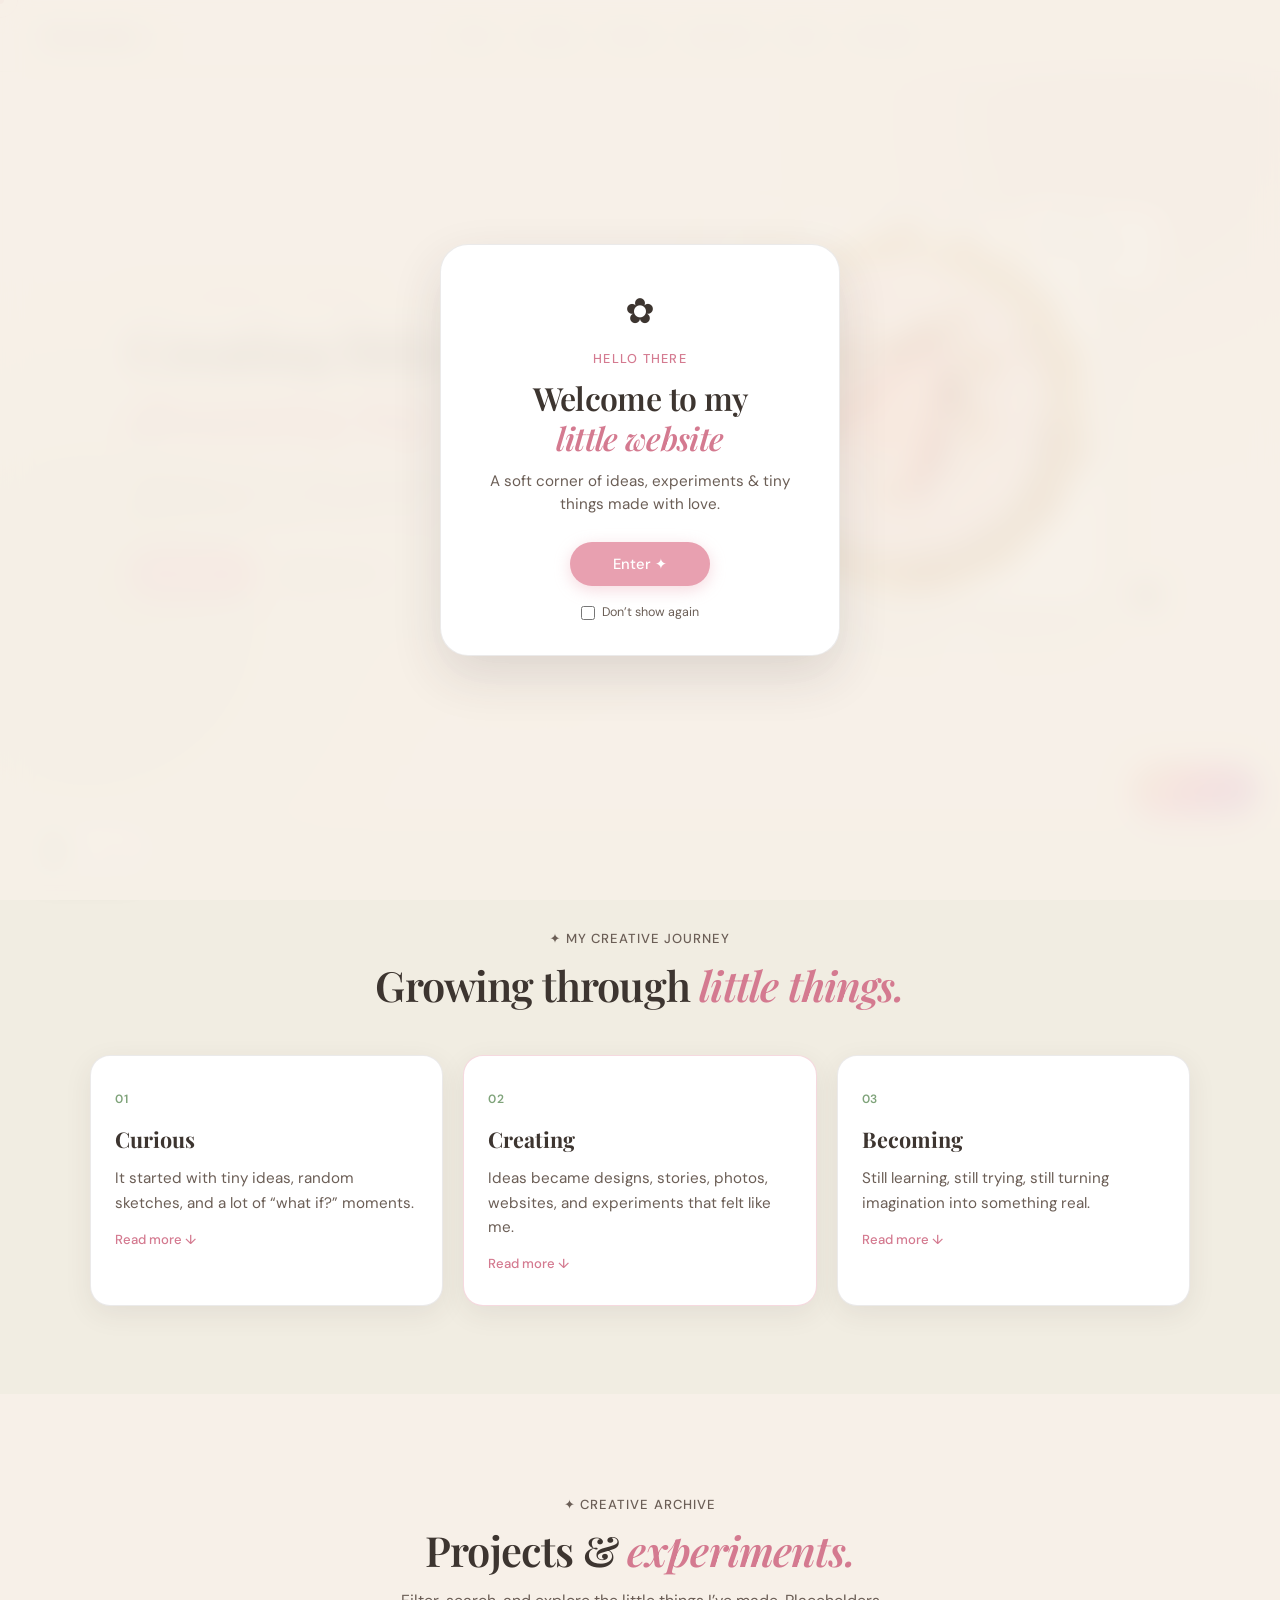
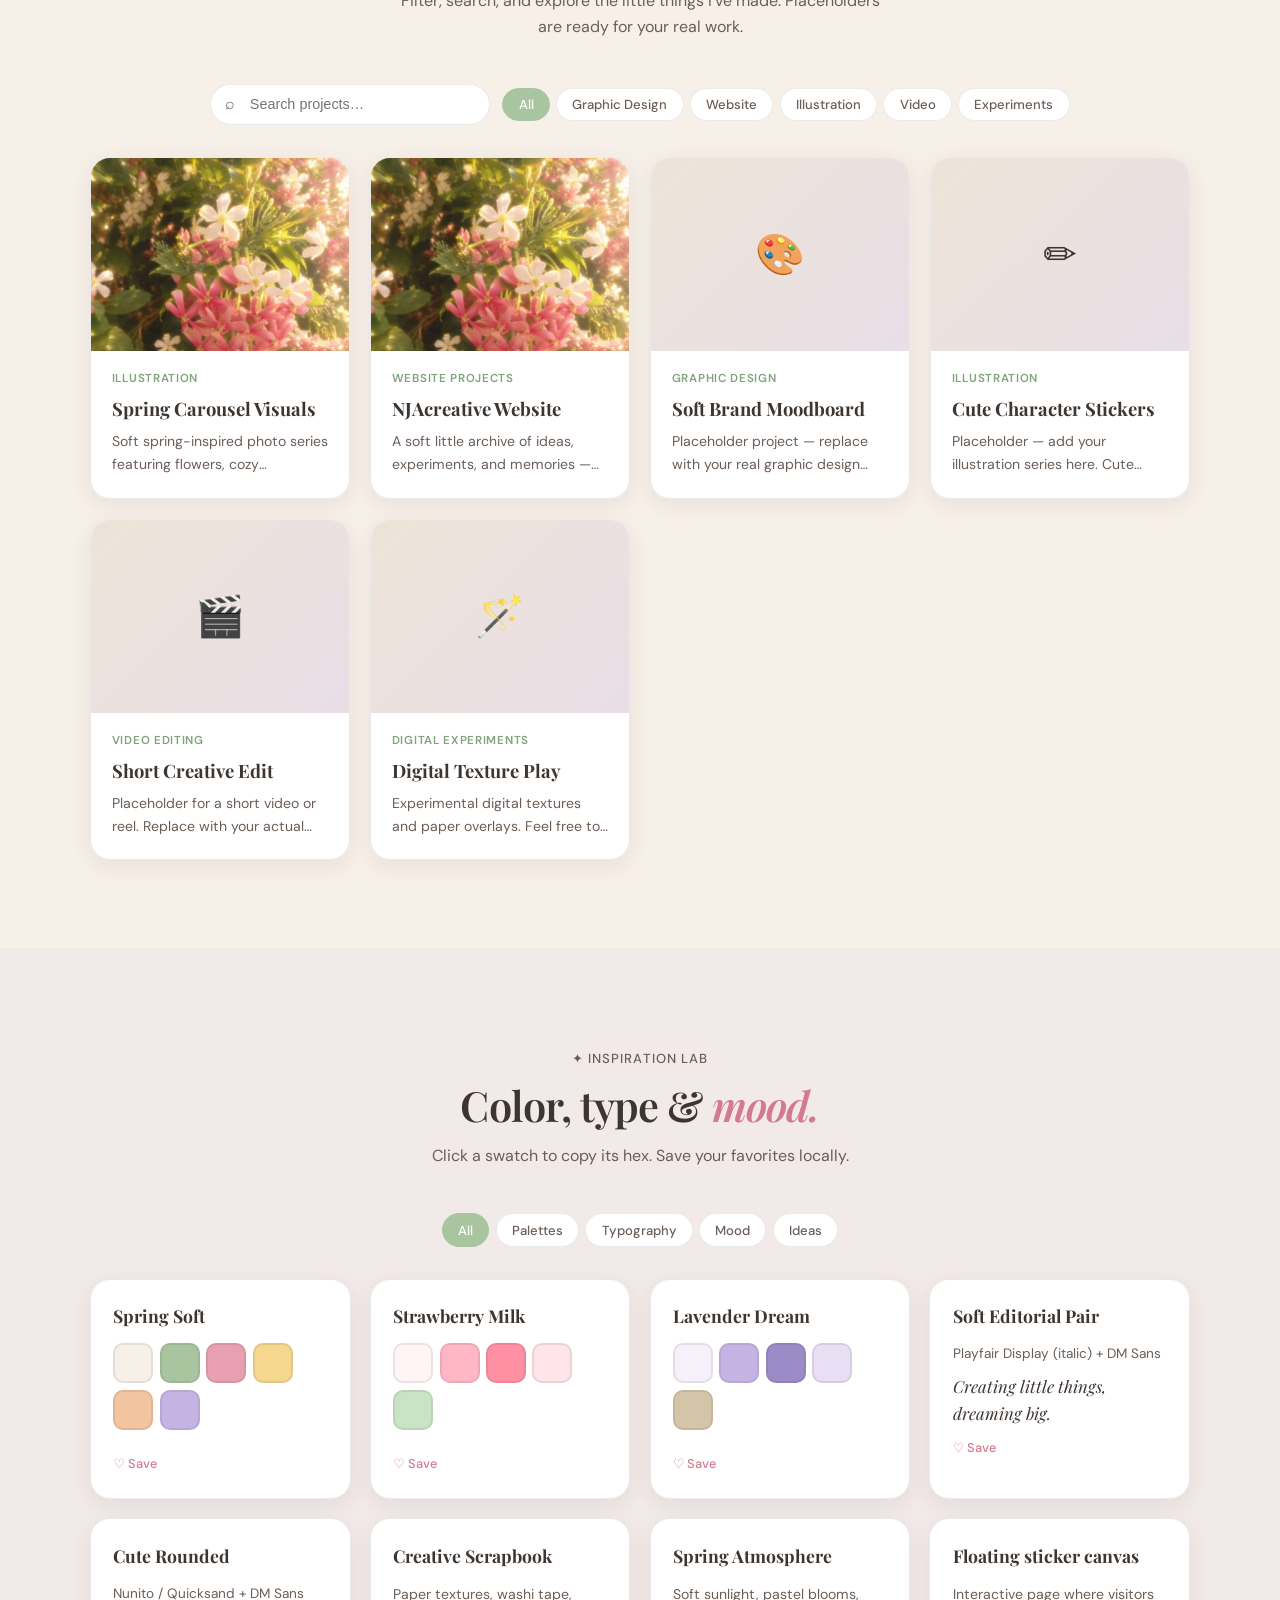
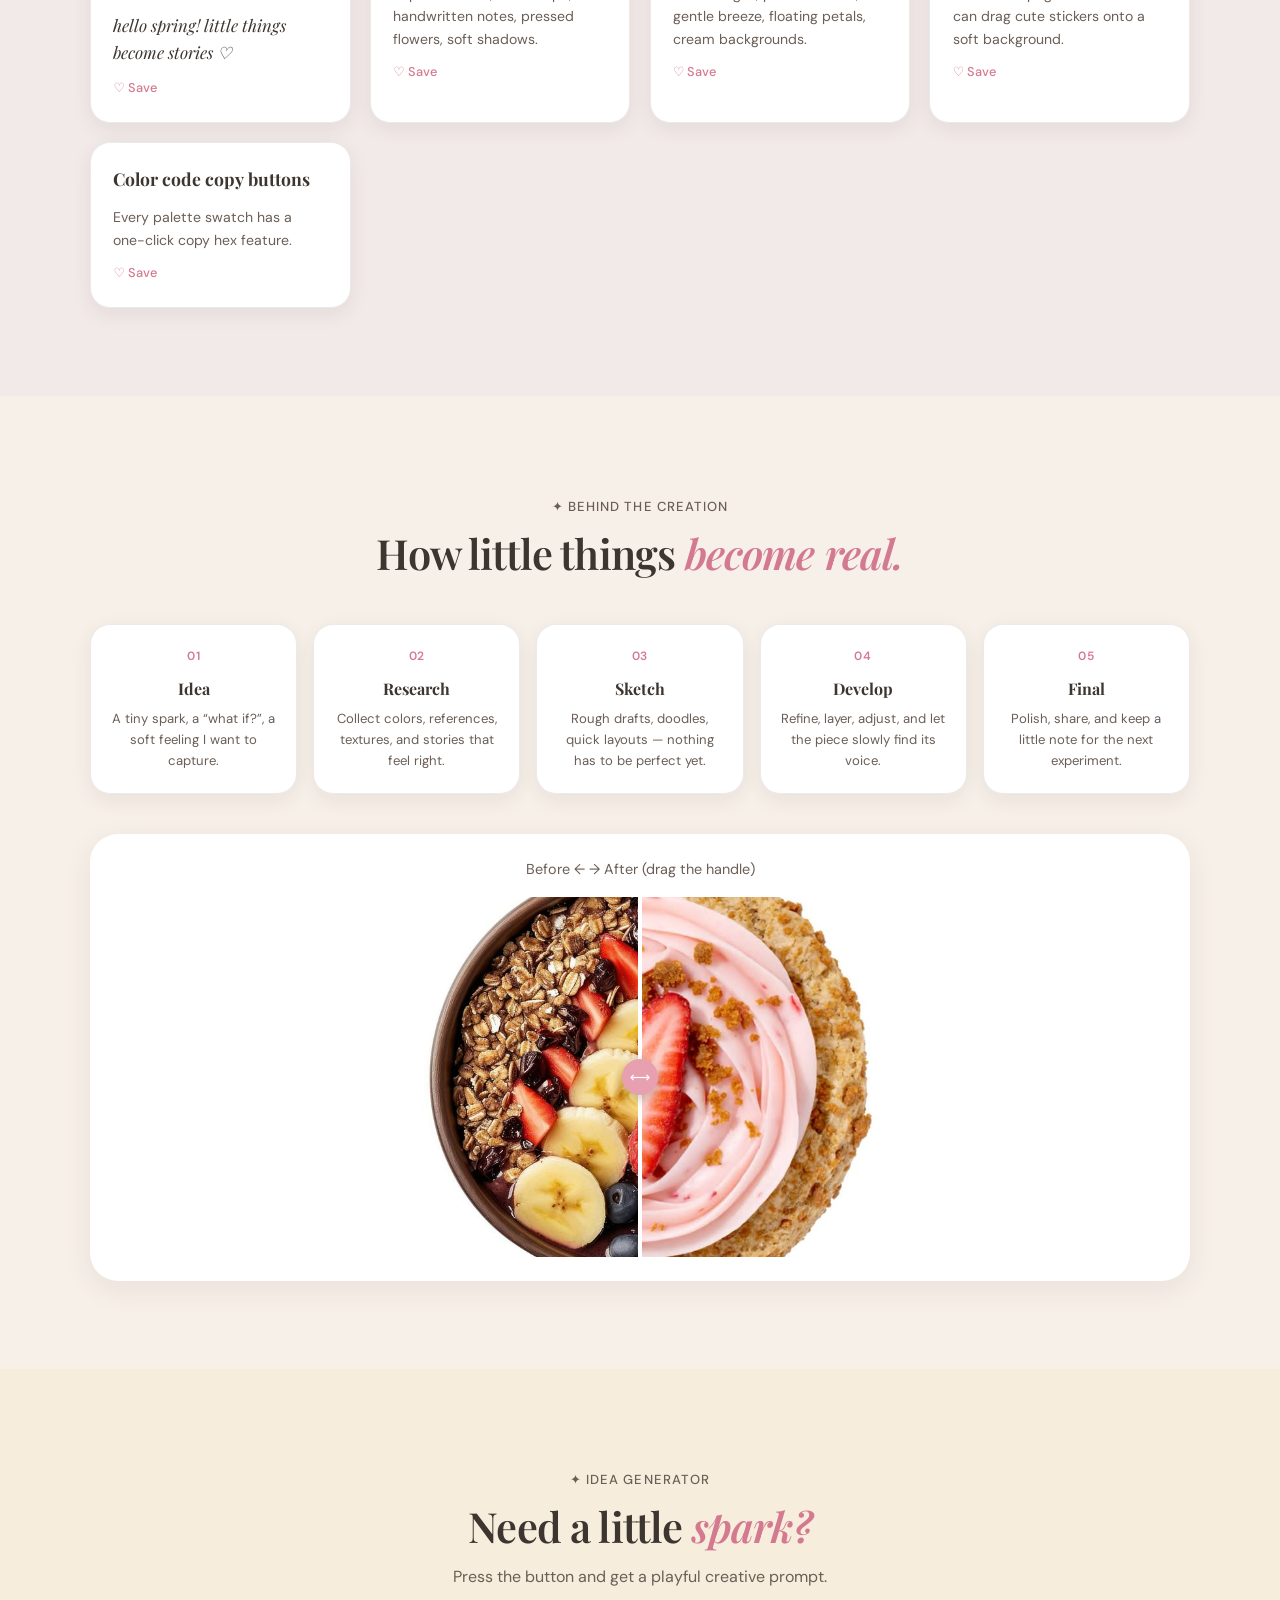
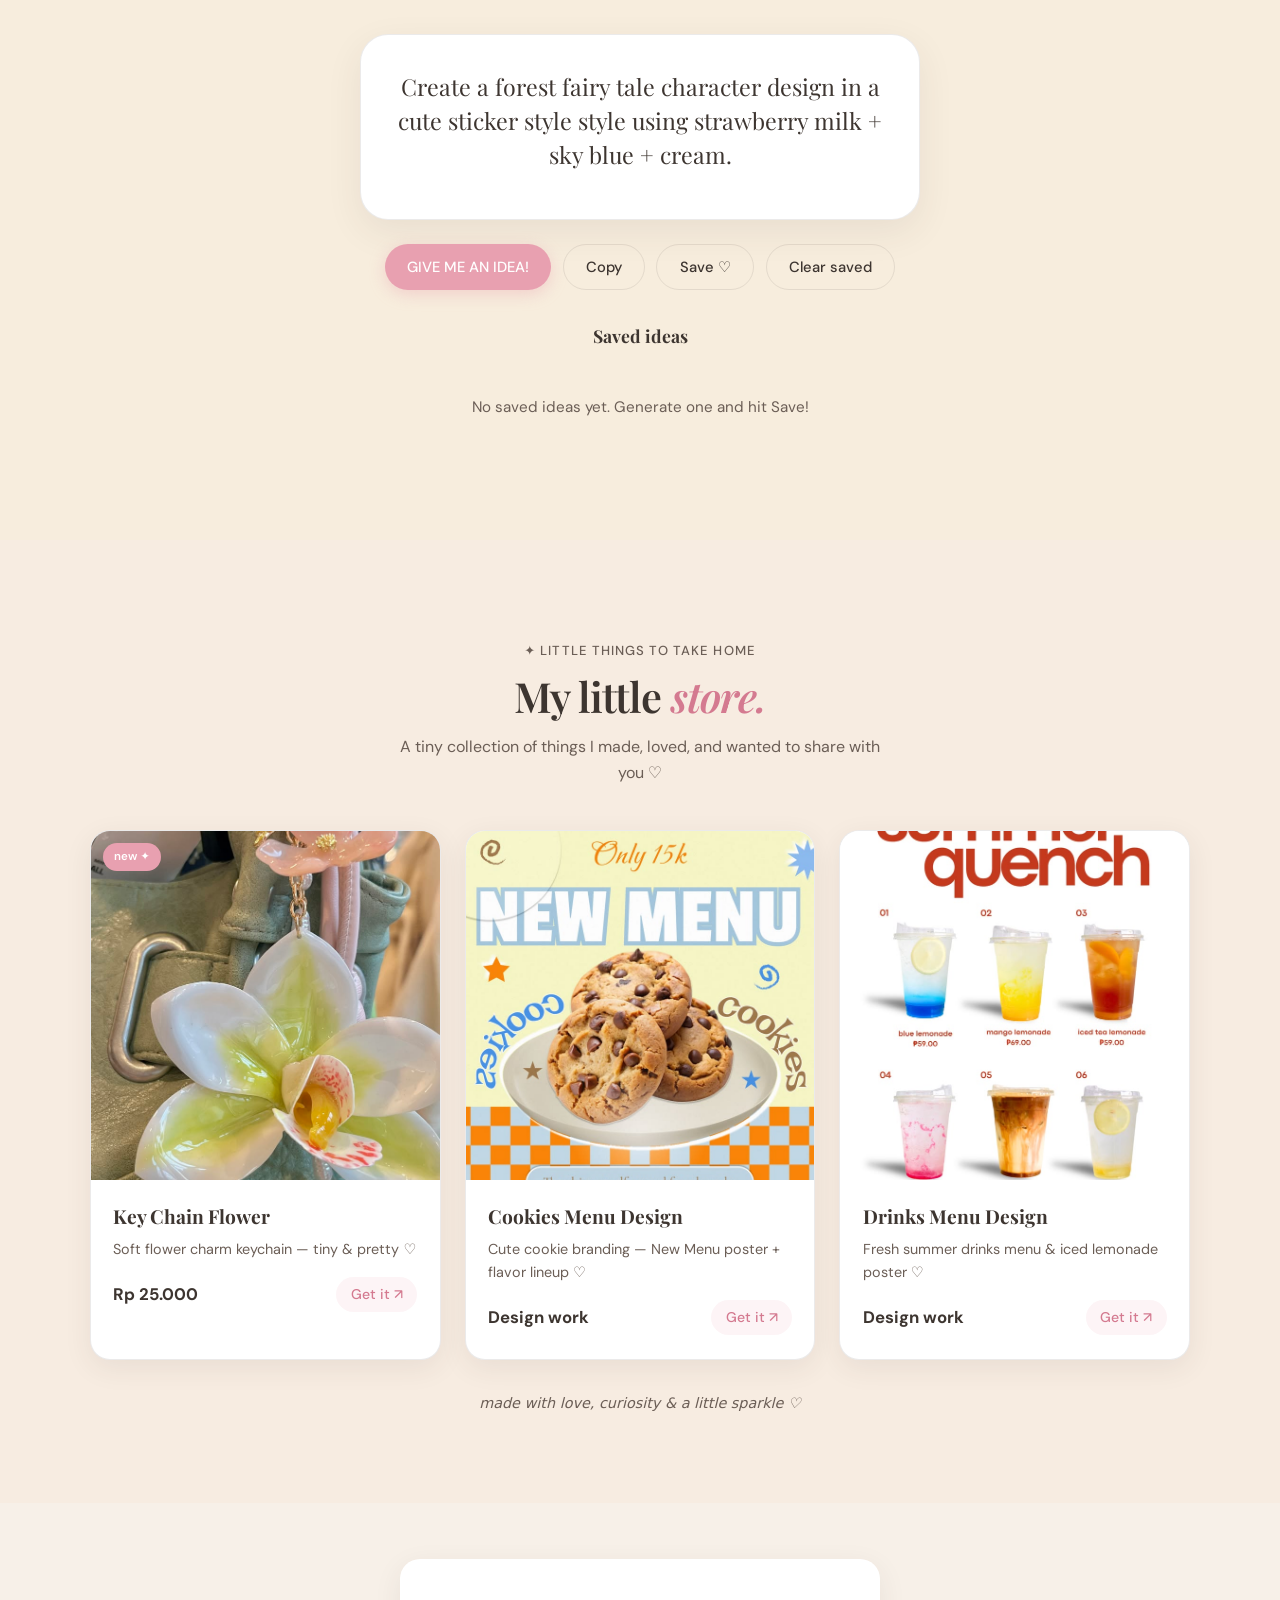
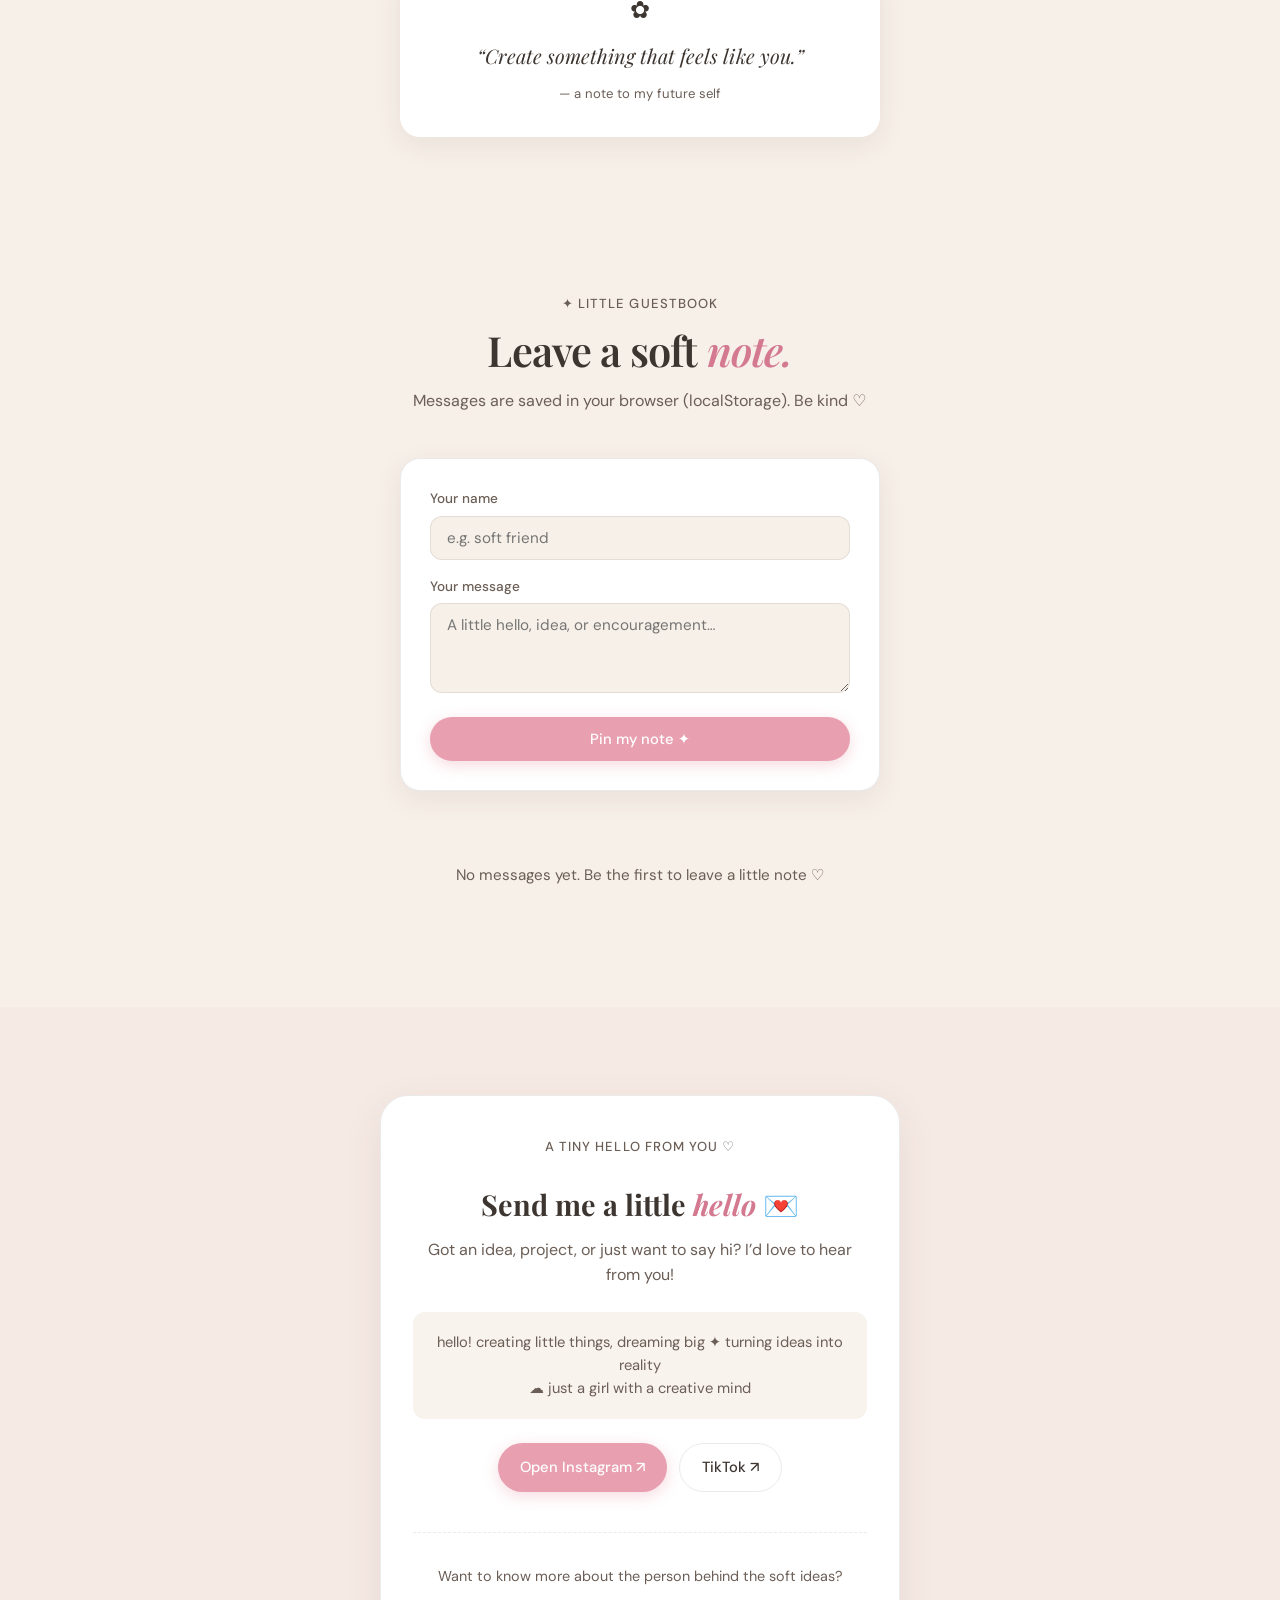
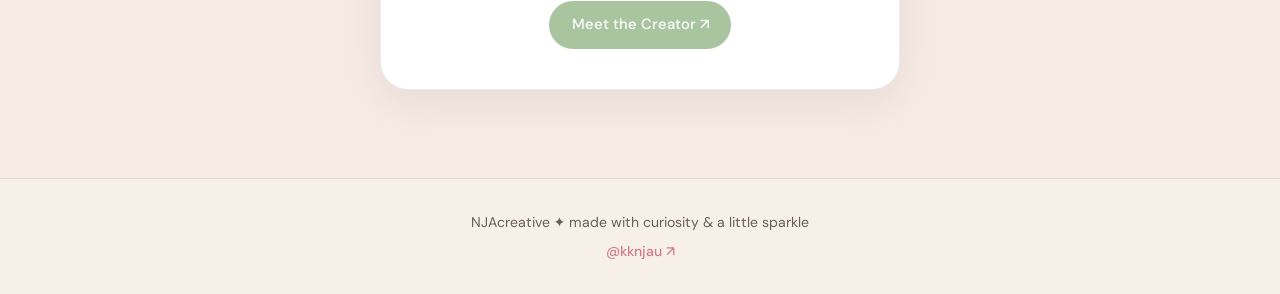
==== commit 15abb1f1: "Add files via upload" ====
--- a/index.html
+++ b/index.html
@@ -6,7 +6,7 @@
 
   <!-- Primary SEO -->
   <title>NJAcreative ✦ A Playground of Ideas | Creating Little Things, Dreaming Big</title>
-  <meta name="description" content="NJAcreative — a soft little archive of ideas, experiments, memories, and everything I create along the way. Creating little things, dreaming big. Portfolio, store & creative playground by @kknjau.">
+  <meta name="description" content="NJAcreative — a soft little archive of ideas, experiments, memories, and everything I create along the way. Creating little things, dreaming big. Portfolio, store & creative studio by @kknjau.">
   <meta name="keywords" content="NJAcreative, nja creative, creative portfolio, digital art, AI creative, Indonesian creator, little things store, kknjau, creative journey, playground of ideas">
   <meta name="author" content="NJAcreative / @kknjau">
   <meta name="robots" content="index, follow, max-image-preview:large, max-snippet:-1, max-video-preview:-1">
@@ -48,7 +48,7 @@
   <link rel="preconnect" href="https://fonts.gstatic.com" crossorigin>
   <link href="https://fonts.googleapis.com/css2?family=DM+Sans:wght@400;500;600&family=Playfair+Display:ital,wght@0,500;0,600;1,500;1,600&display=swap" rel="stylesheet">
 
-  <link rel="preload" as="image" href="images/slide-1-flowers.jpg" fetchpriority="high">
+  <link rel="preload" as="image" href="images/slide-1-strawberry-cookie.jpg" fetchpriority="high">
   <link rel="stylesheet" href="css/main.css">
 
   <!-- Structured Data -->
@@ -63,7 +63,7 @@
     "description": "A soft little archive of ideas, experiments, memories, and everything I create along the way. Creating little things, dreaming big.",
     "sameAs": [
       "https://instagram.com/kknjau",
-      "https://www.fiverr.com/njacreative",
+      "https://www.tiktok.com/@aezkraii",
       "https://kanja41-a11y.github.io/aboutme/"
     ],
     "jobTitle": "Creative & AI Content Creator",
@@ -109,8 +109,7 @@
       <a href="#journey">Journey</a>
       <a href="#archive">Archive</a>
       <a href="#inspiration">Inspiration</a>
-      <a href="#playground">Playground</a>
-      <a href="#store">Store</a>
+            <a href="#store">Store</a>
       <a href="#contact">Let's Talk</a>
     </nav>
 
@@ -129,8 +128,7 @@
     <a href="#inspiration">Inspiration</a>
     <a href="#process">Process</a>
     <a href="#generator">Ideas</a>
-    <a href="#playground">Playground</a>
-    <a href="#store">Store</a>
+        <a href="#store">Store</a>
     <a href="#guestbook">Guestbook</a>
     <a href="#contact">Let's Talk</a>
   </div>
@@ -151,7 +149,7 @@
         <div class="hero-actions">
           <a class="btn primary" href="#contact" id="letsTalk">Let's talk ✦</a>
           <a class="btn ghost" href="#journey">my journey ↓</a>
-          <a class="btn ghost" href="#playground">Explore Studio</a>
+          <a class="btn ghost" href="#archive">Explore Archive</a>
         </div>
       </div>
 
@@ -162,10 +160,10 @@
         <div class="photo-frame">
           <div class="soft-glow"></div>
           <div class="slider" id="slider">
-            <img class="slide active" src="images/slide-1-flowers.jpg" alt="Pink and white flowers in soft sunlight" fetchpriority="high" width="640" height="640">
-            <img loading="lazy" class="slide" src="images/slide-2-cat.jpg" alt="Cute sleepy cat">
-            <img loading="lazy" class="slide" src="images/slide-3-bouquet.jpg" alt="Soft pink flower bouquets">
-            <img loading="lazy" class="slide" src="images/slide-4-croissant.jpg" alt="Cozy croissant breakfast with blueberries">
+            <img class="slide active" src="images/slide-1-strawberry-cookie.jpg" alt="Strawberry cream cookie" fetchpriority="high" width="640" height="640">
+            <img loading="lazy" class="slide" src="images/slide-2-smores-cookie.jpg" alt="S'mores skillet cookie with ice cream">
+            <img loading="lazy" class="slide" src="images/slide-3-acai-bowl.jpg" alt="Acai bowl with fruits and granola">
+            <img loading="lazy" class="slide" src="images/slide-4-tteokbokki.jpg" alt="Creamy tteokbokki">
           </div>
           <span class="tape tape-one"></span>
           <span class="tape tape-two"></span>
@@ -322,9 +320,9 @@
         <div class="process-visual reveal">
           <p style="font-size:0.9rem;color:var(--ink-soft);margin-bottom:0.5rem;">Before ← → After (drag the handle)</p>
           <div class="ba-slider" id="baSlider">
-            <div class="ba-before" style="background-image:url('images/slide-1-flowers.jpg');background-color:#EDE4D8;"></div>
-            <div class="ba-after" style="background-image:url('images/slide-3-bouquet.jpg');background-color:#F7F0E8;">
-              <div style="width:200%;height:100%;background-image:url('images/slide-3-bouquet.jpg');background-size:cover;background-position:center;"></div>
+            <div class="ba-before" style="background-image:url('images/slide-1-strawberry-cookie.jpg');background-color:#EDE4D8;"></div>
+            <div class="ba-after" style="background-image:url('images/slide-3-acai-bowl.jpg');background-color:#F7F0E8;">
+              <div style="width:200%;height:100%;background-image:url('images/slide-3-acai-bowl.jpg');background-size:cover;background-position:center;"></div>
             </div>
             <div class="ba-handle" role="slider" aria-label="Compare before and after" aria-valuemin="0" aria-valuemax="100" aria-valuenow="50"></div>
           </div>
@@ -360,41 +358,7 @@
       </div>
     </section>
 
-    <!-- ========== CREATIVE PLAYGROUND ========== -->
-    <section class="playground-section" id="playground">
-      <div class="section-inner">
-        <div class="section-heading reveal">
-          <p class="eyebrow">✦ creative playground</p>
-          <h2>Make something <em>tiny & cute.</em></h2>
-          <p>Add stickers, text, and shapes. Drag them around. Export when you’re happy.</p>
-        </div>
-
-        <div class="playground-wrap reveal">
-          <div class="playground-toolbar">
-            <div class="toolbar-group">
-              <label>Bg</label>
-              <button class="tool-btn active" data-bg="cream" type="button">Cream</button>
-              <button class="tool-btn" data-bg="sage" type="button">Sage</button>
-              <button class="tool-btn" data-bg="pink" type="button">Pink</button>
-              <button class="tool-btn" data-bg="lavender" type="button">Lavender</button>
-              <button class="tool-btn" data-bg="peach" type="button">Peach</button>
-            </div>
-            <div class="toolbar-group">
-              <button class="tool-btn" id="addSticker" type="button">+ Sticker</button>
-              <button class="tool-btn" id="addText" type="button">+ Text</button>
-              <button class="tool-btn" id="addShape" type="button">+ Shape</button>
-              <button class="tool-btn danger" id="removeEl" type="button">Remove</button>
-              <button class="tool-btn" id="resetCanvas" type="button">Reset</button>
-              <button class="tool-btn" id="exportCanvas" type="button">Export PNG</button>
-            </div>
-          </div>
-          <div class="canvas-area" id="canvasArea">
-            <div class="canvas-bg" id="canvasBg"></div>
-          </div>
-          <p class="playground-hint">Drag elements · Select then Delete/Backspace to remove · Works on touchscreens</p>
-        </div>
-      </div>
-    </section>
+    
 
     <!-- ========== MY LITTLE STORE ========== -->
     <section class="store-section" id="store">
@@ -462,7 +426,7 @@
 
           <div class="contact-links">
             <a class="btn primary" href="https://instagram.com/kknjau" target="_blank" rel="noopener">Open Instagram ↗</a>
-            <a class="btn ghost" href="https://www.fiverr.com/njacreative" target="_blank" rel="noopener">Fiverr</a>
+            <a class="btn ghost" href="https://www.tiktok.com/@aezkraii" target="_blank" rel="noopener">TikTok ↗</a>
           </div>
 
           <div class="meet-creator">
--- a/css/main.css
+++ b/css/main.css
@@ -1611,3 +1611,29 @@
   .floating-ig { padding: 0.6rem; border-radius: 50%; }
   .floating-ig .ig-icon { width: 32px; height: 32px; background: transparent; }
 }
+
+/* Guestbook note actions */
+.note-actions {
+  display: flex;
+  gap: 0.35rem;
+  margin-top: 0.55rem;
+  justify-content: flex-end;
+}
+.note-actions button {
+  width: 28px;
+  height: 28px;
+  border-radius: 50%;
+  background: rgba(0,0,0,0.06);
+  font-size: 0.75rem;
+  display: grid;
+  place-items: center;
+  color: var(--ink-soft);
+  transition: background 0.2s, color 0.2s;
+}
+.note-actions button:hover {
+  background: var(--strawberry);
+  color: #fff;
+}
+[data-theme="dark"] .note-actions button {
+  background: rgba(255,255,255,0.1);
+}
